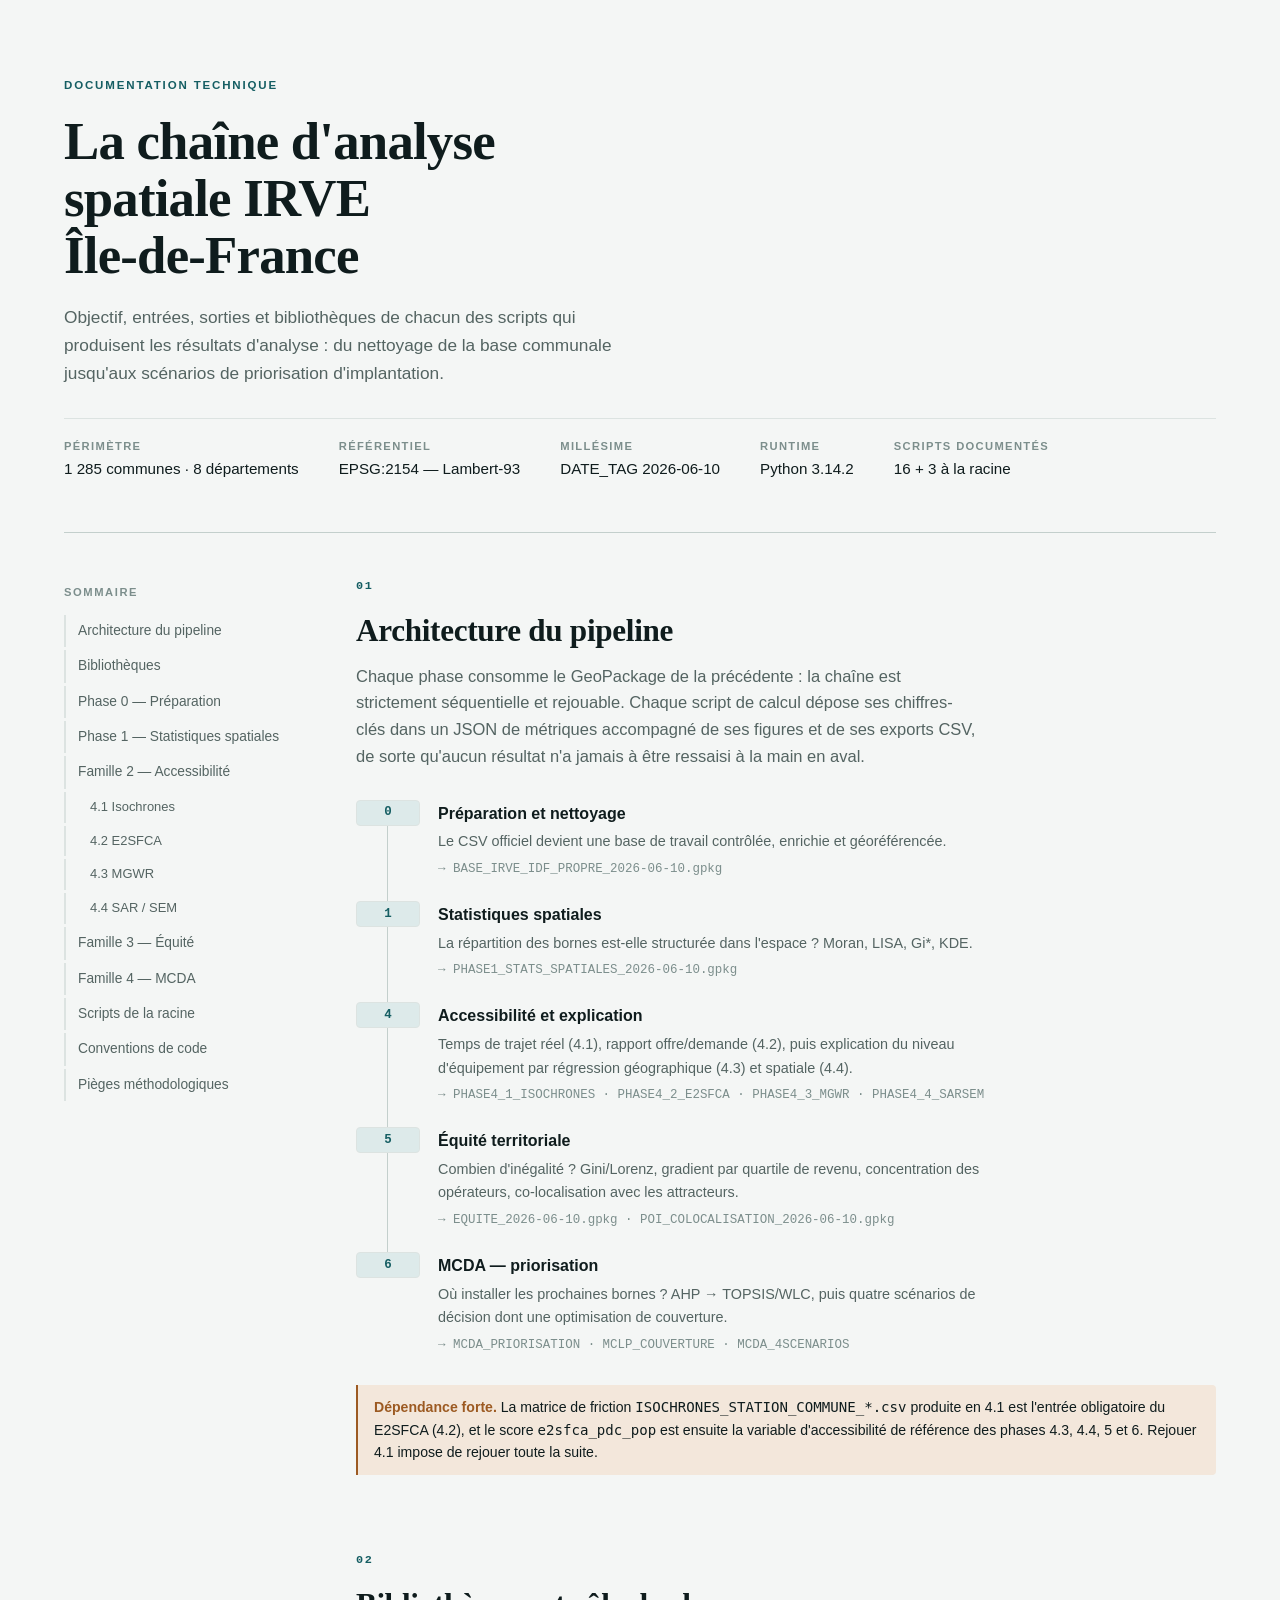
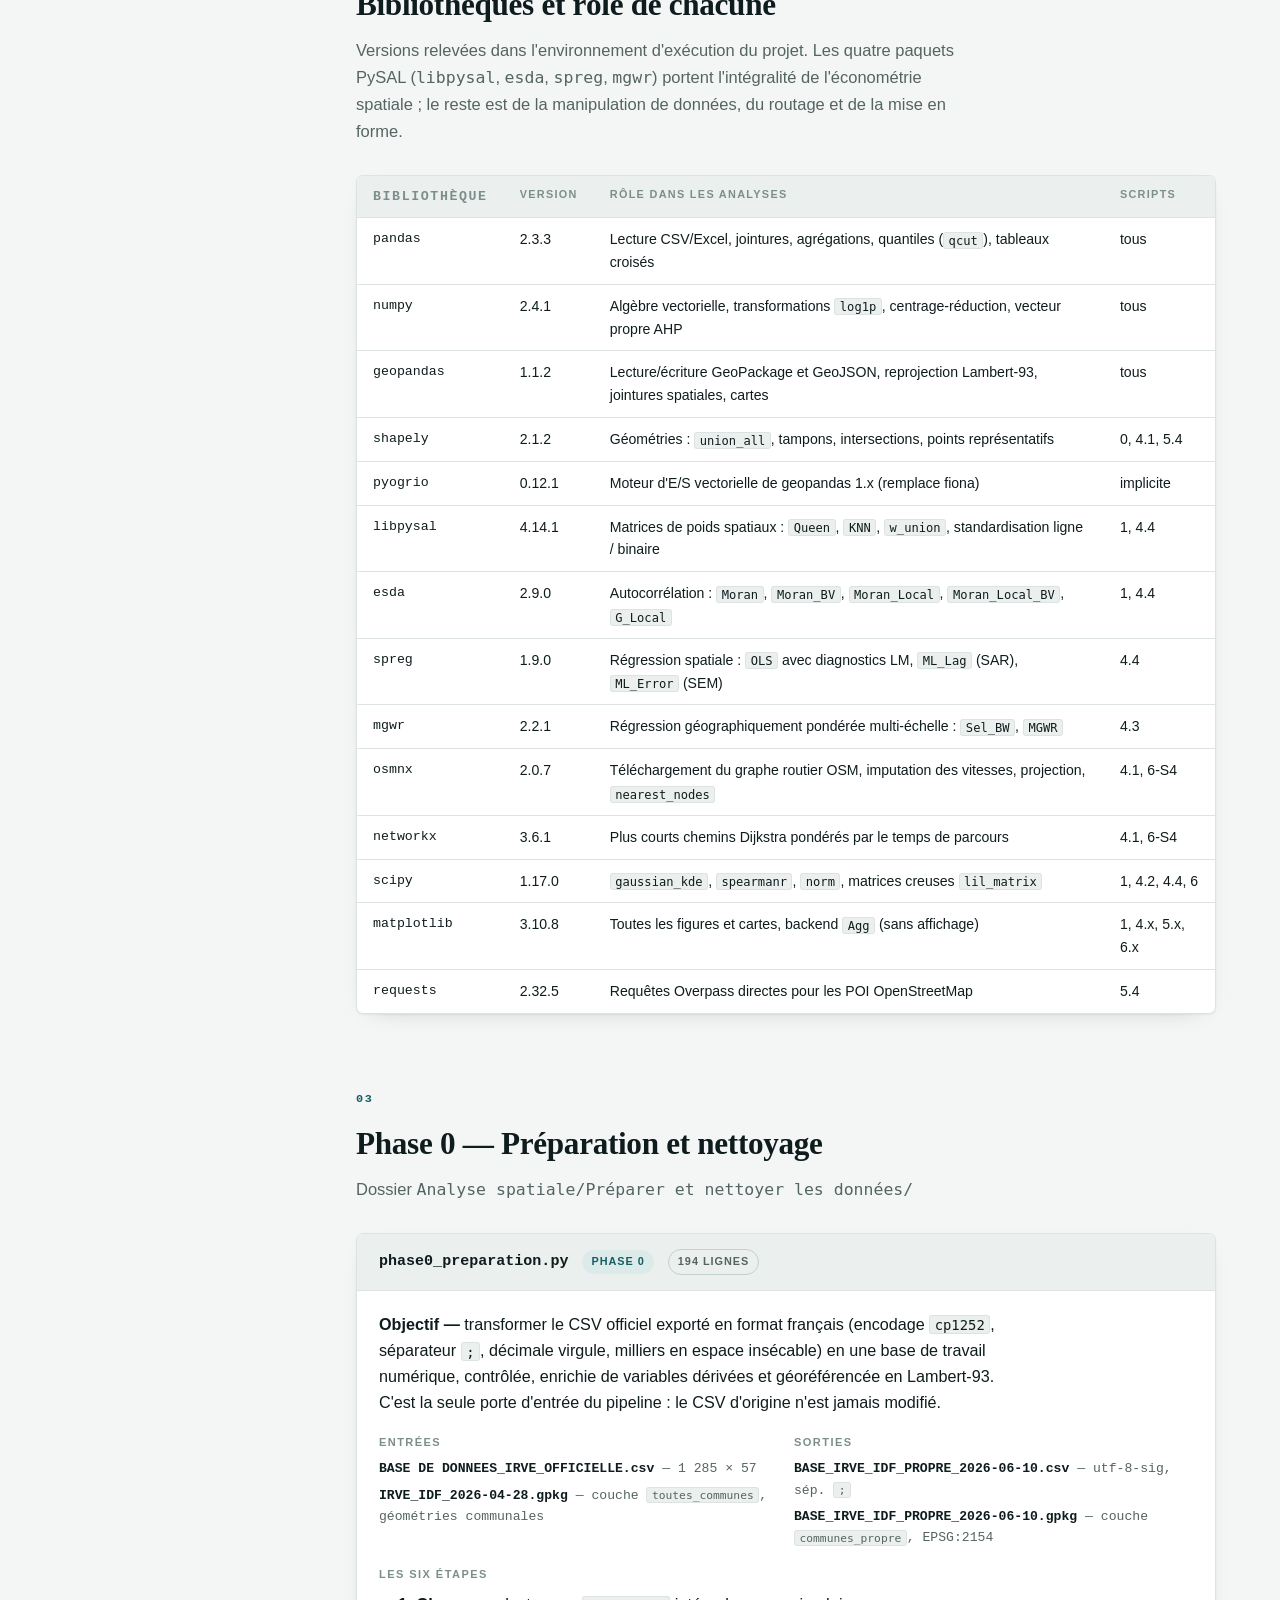
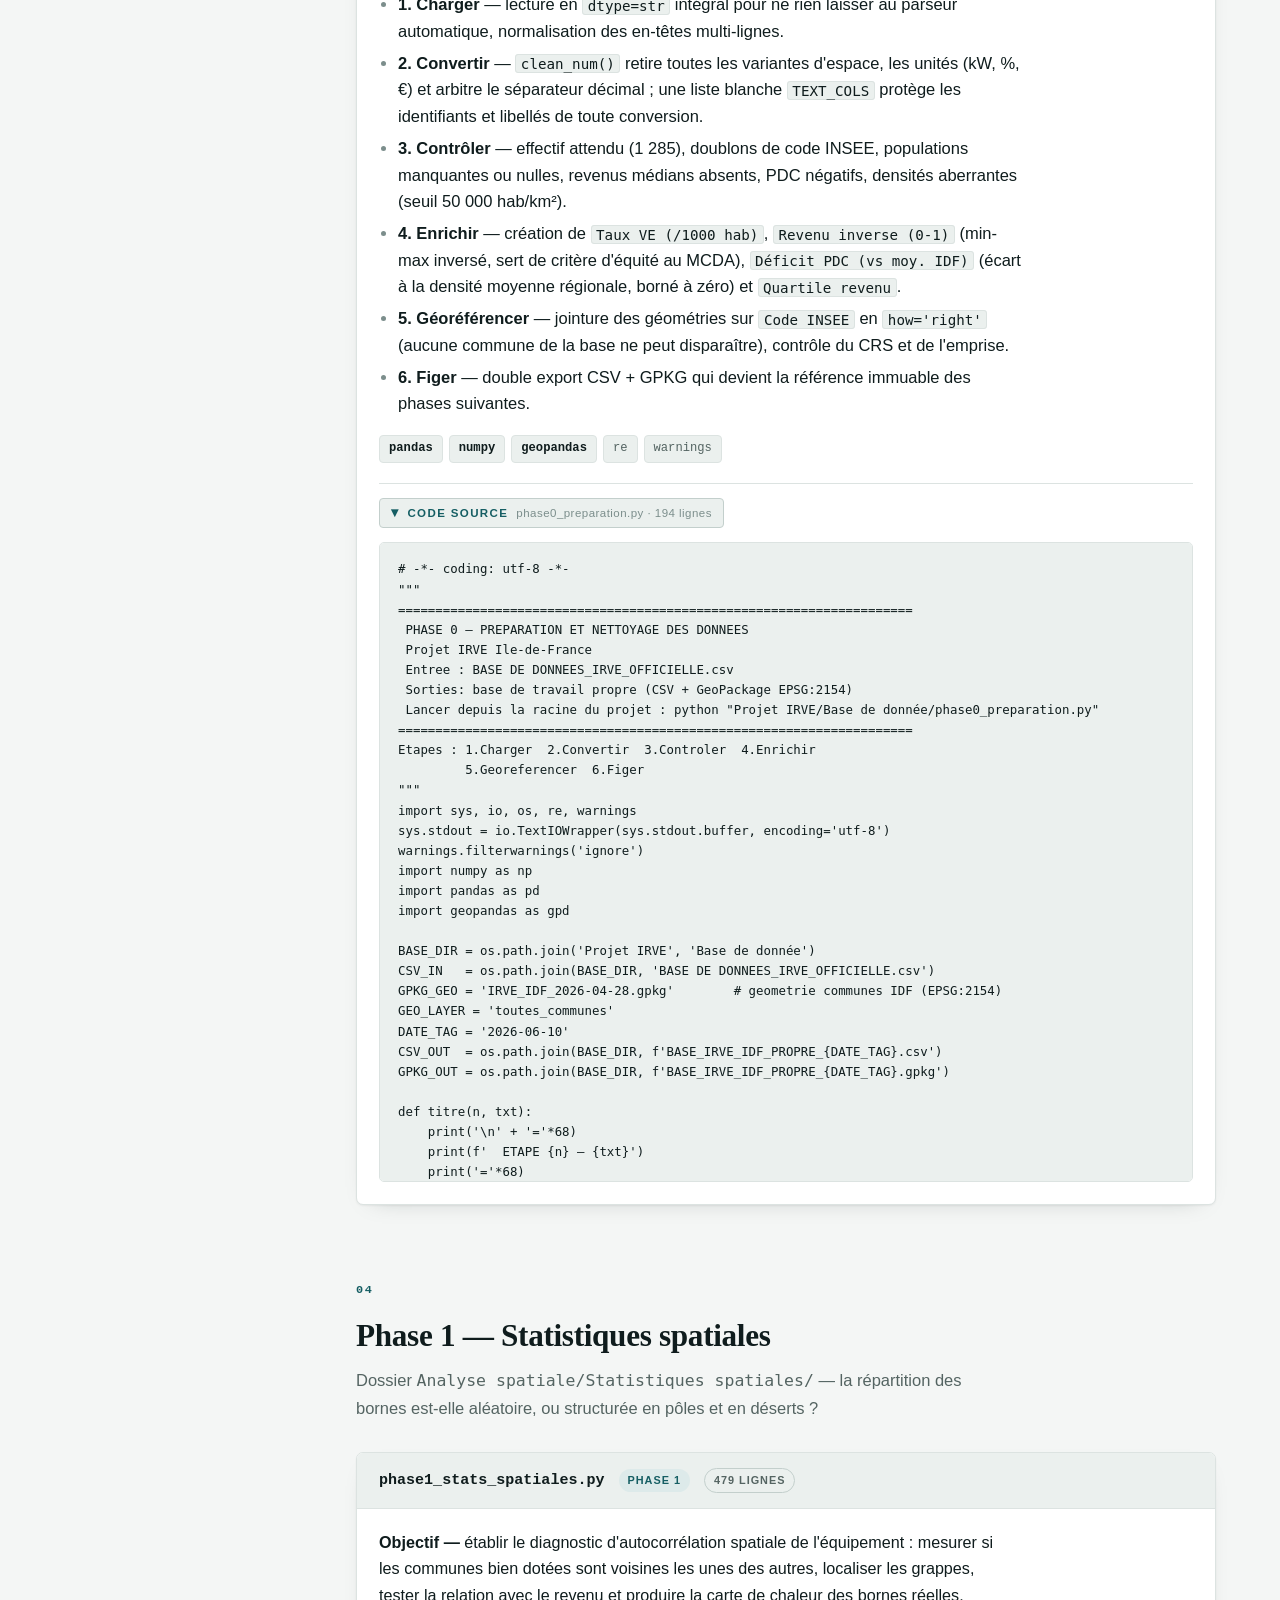
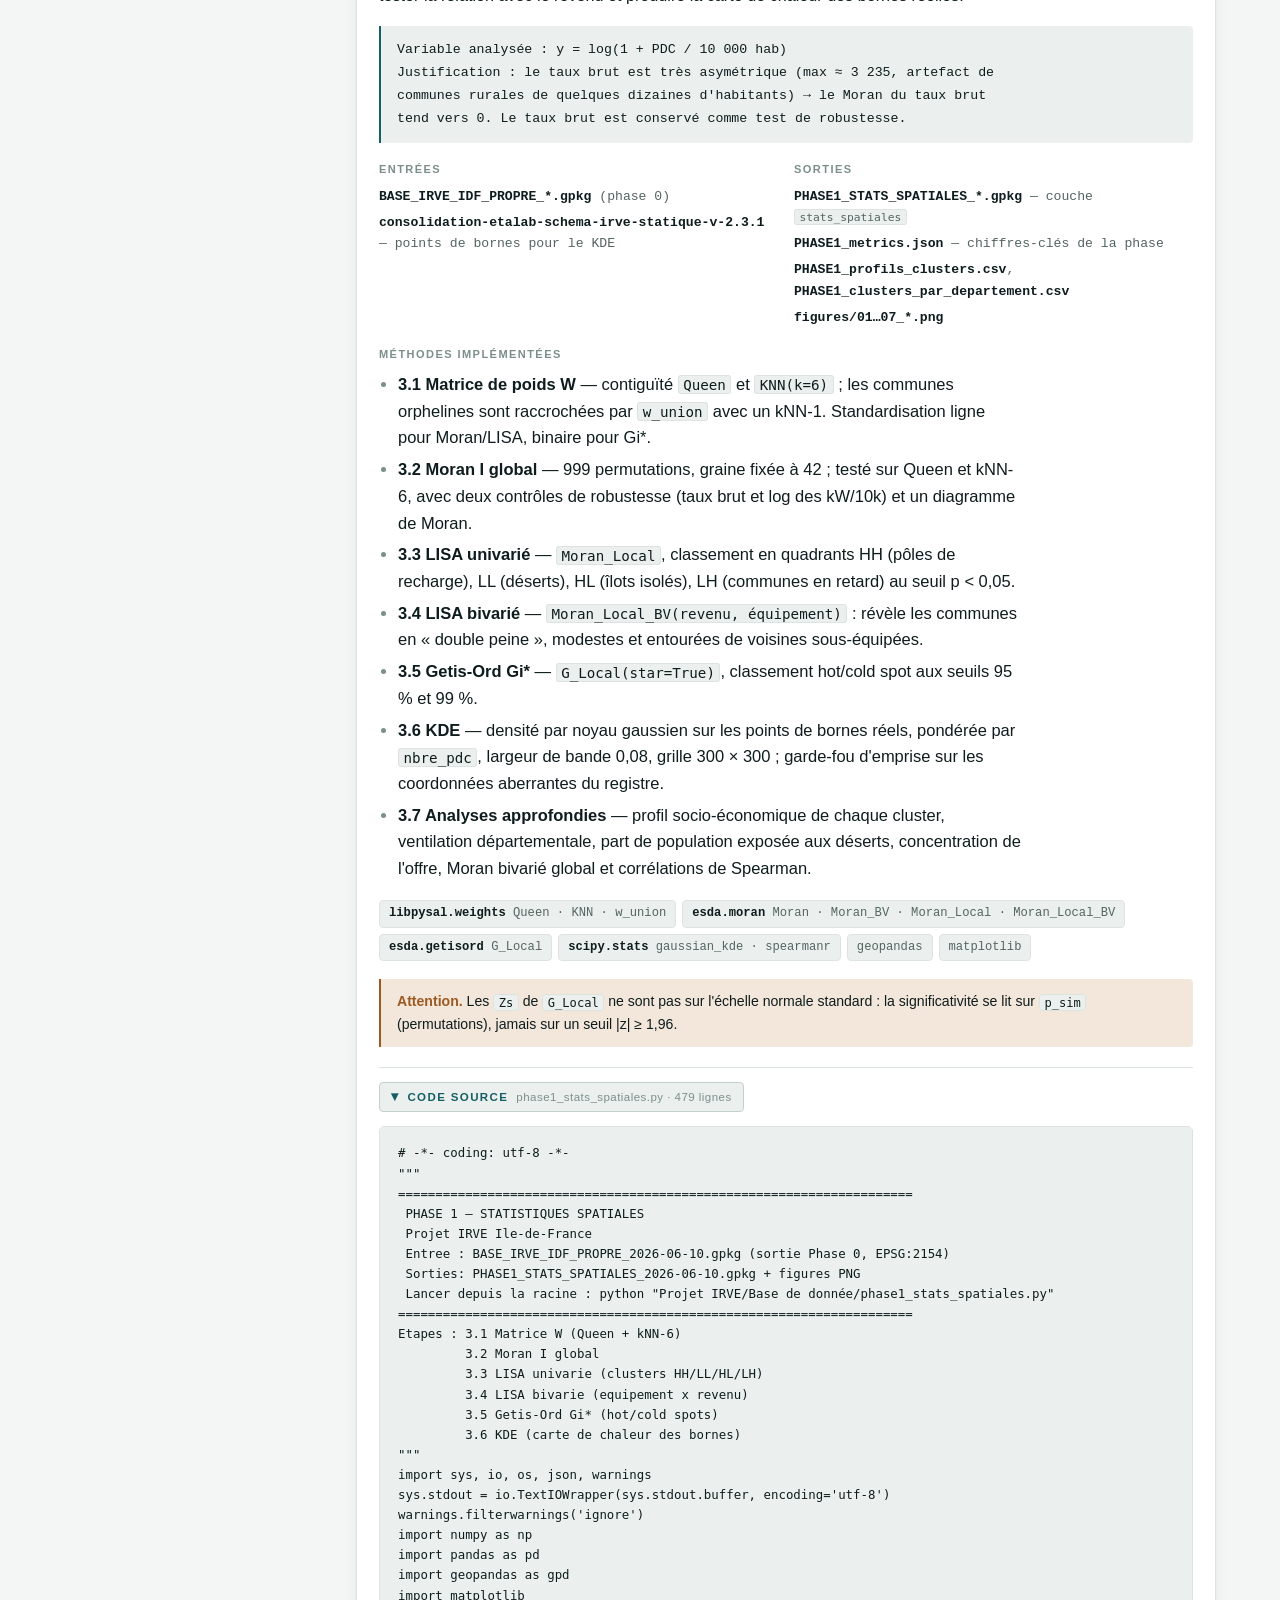
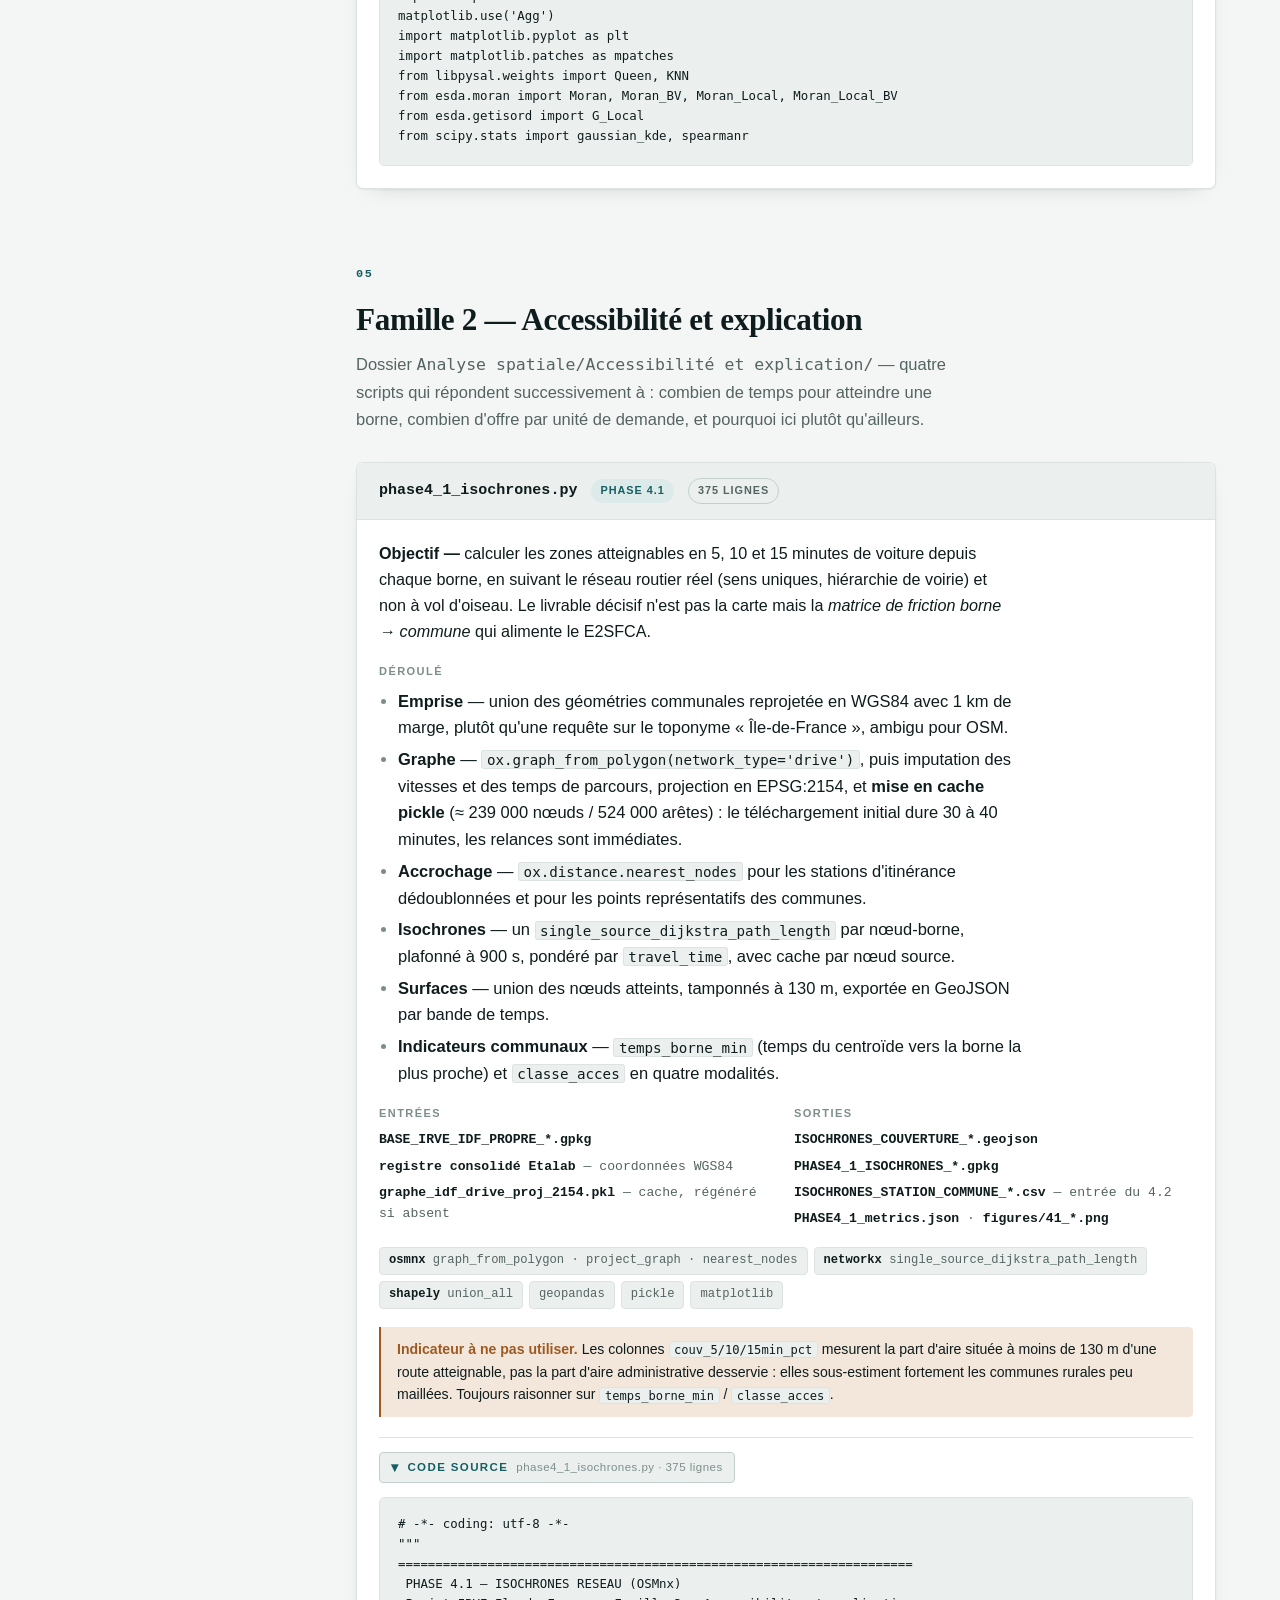
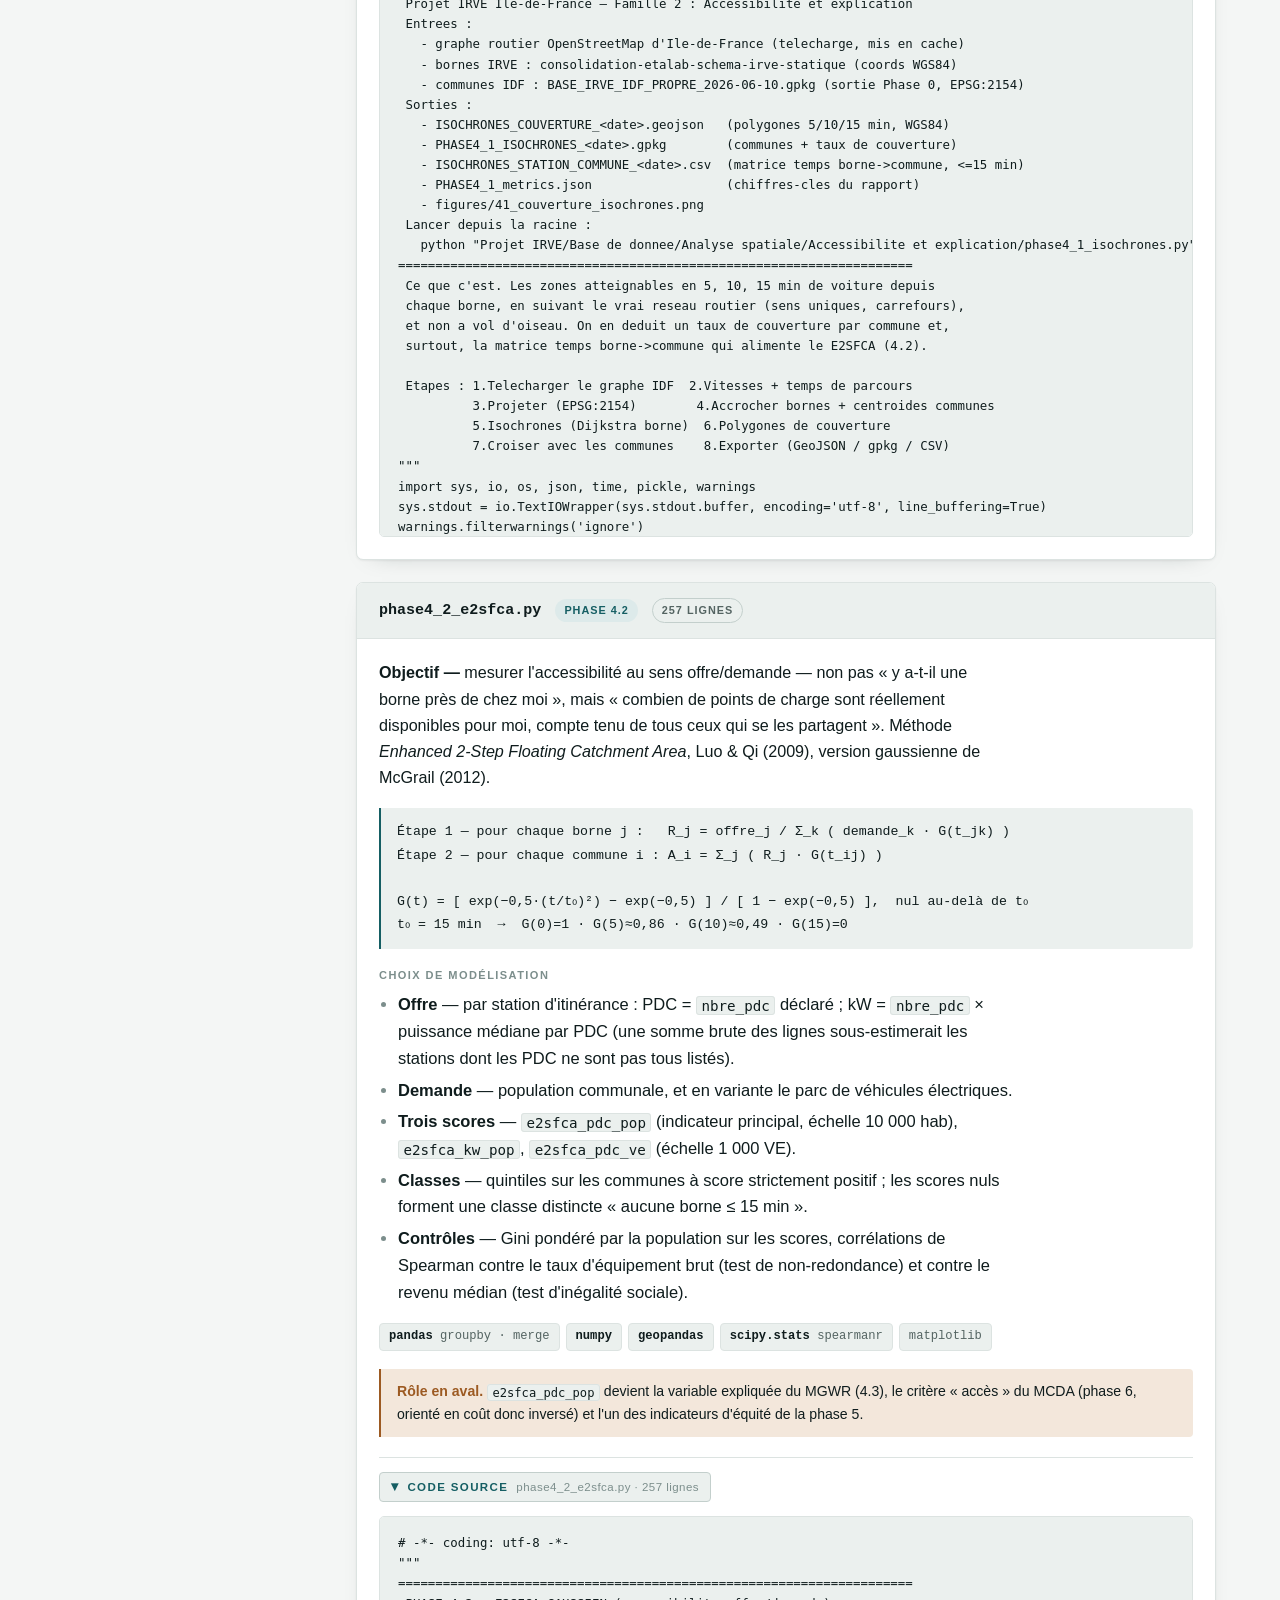
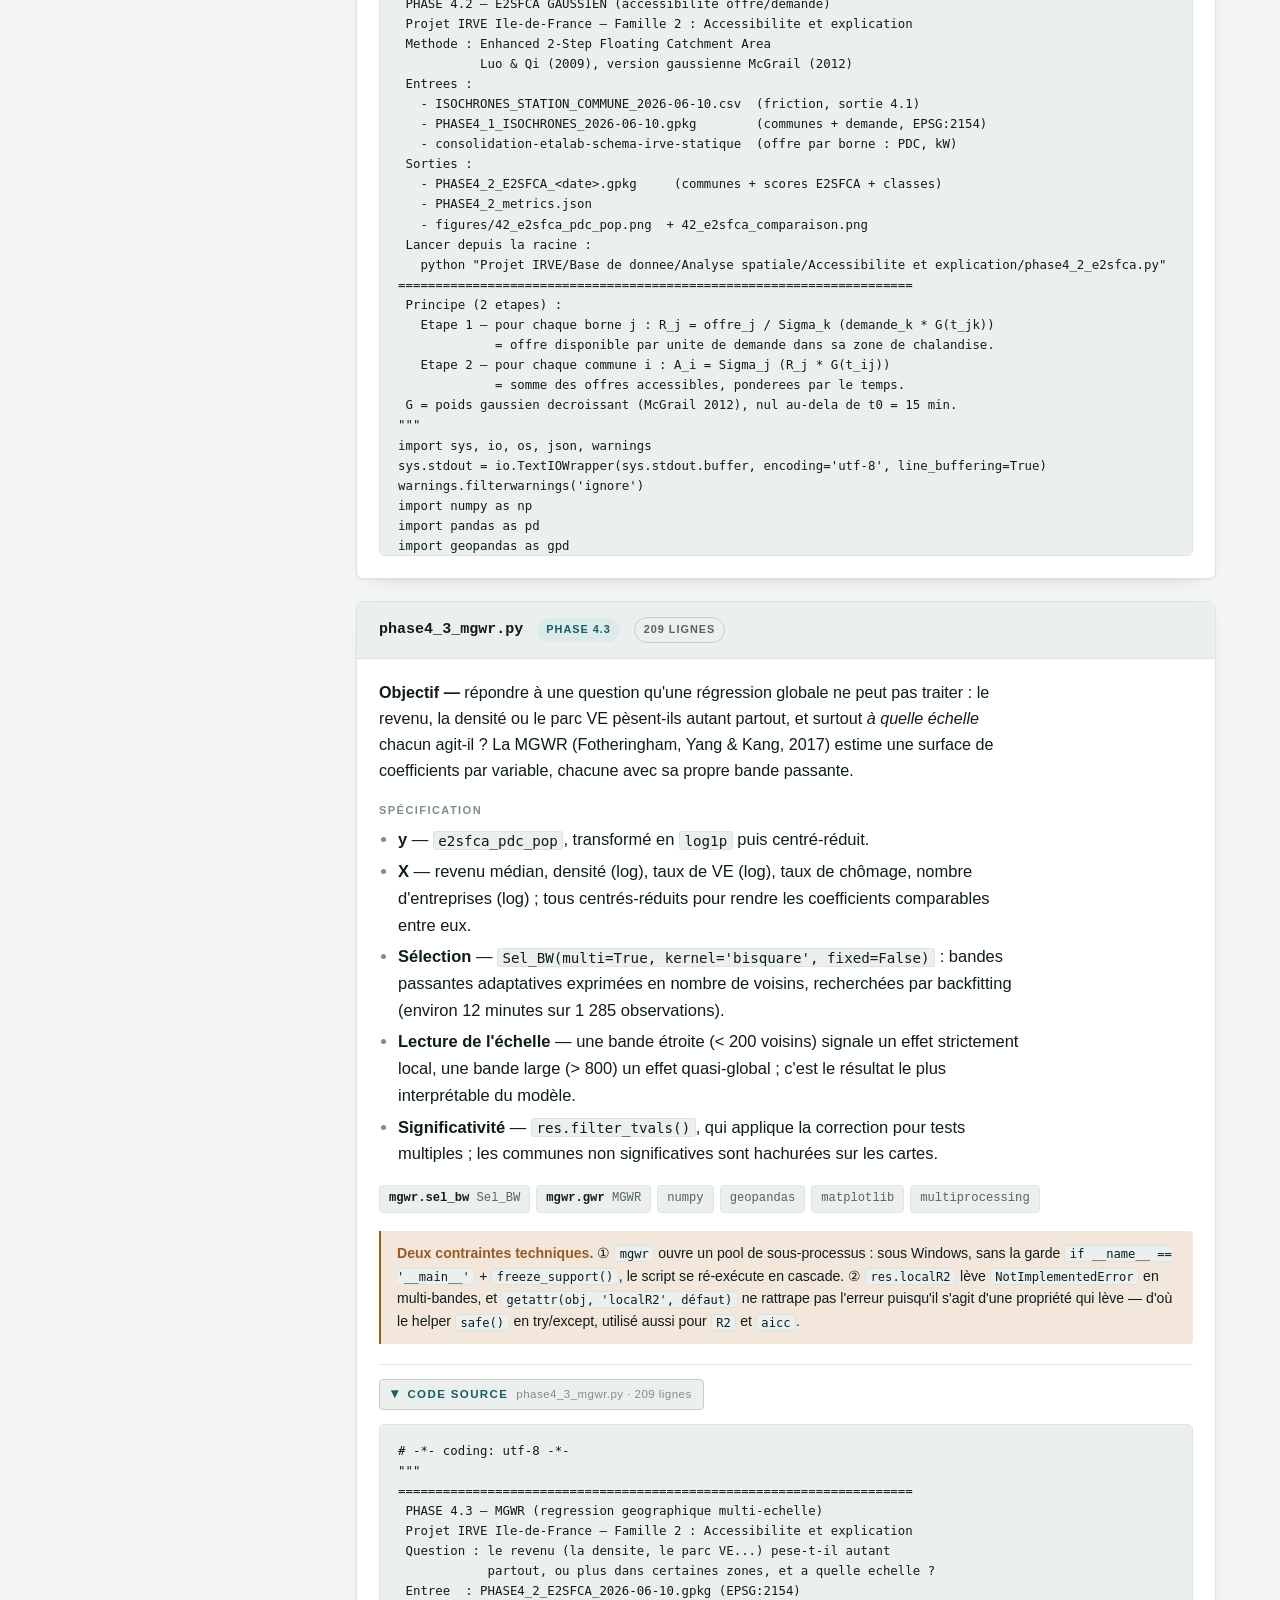
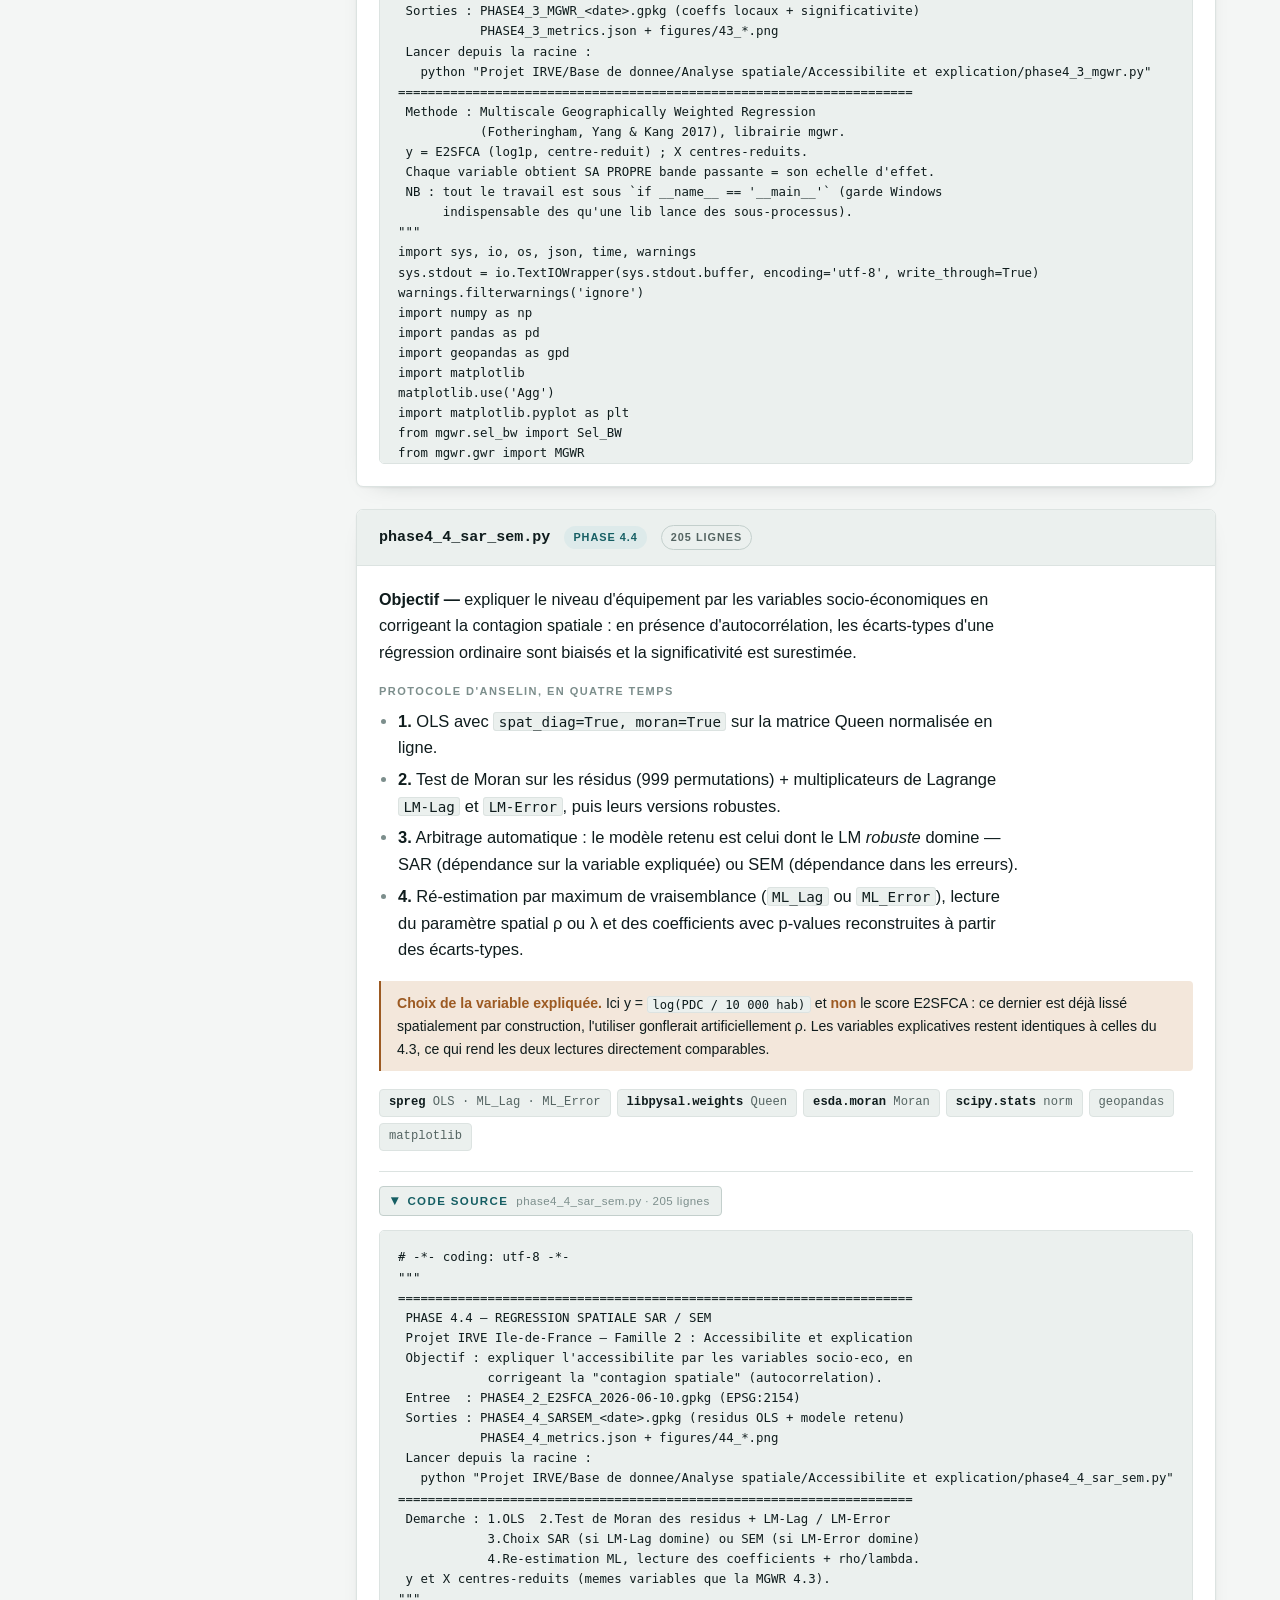
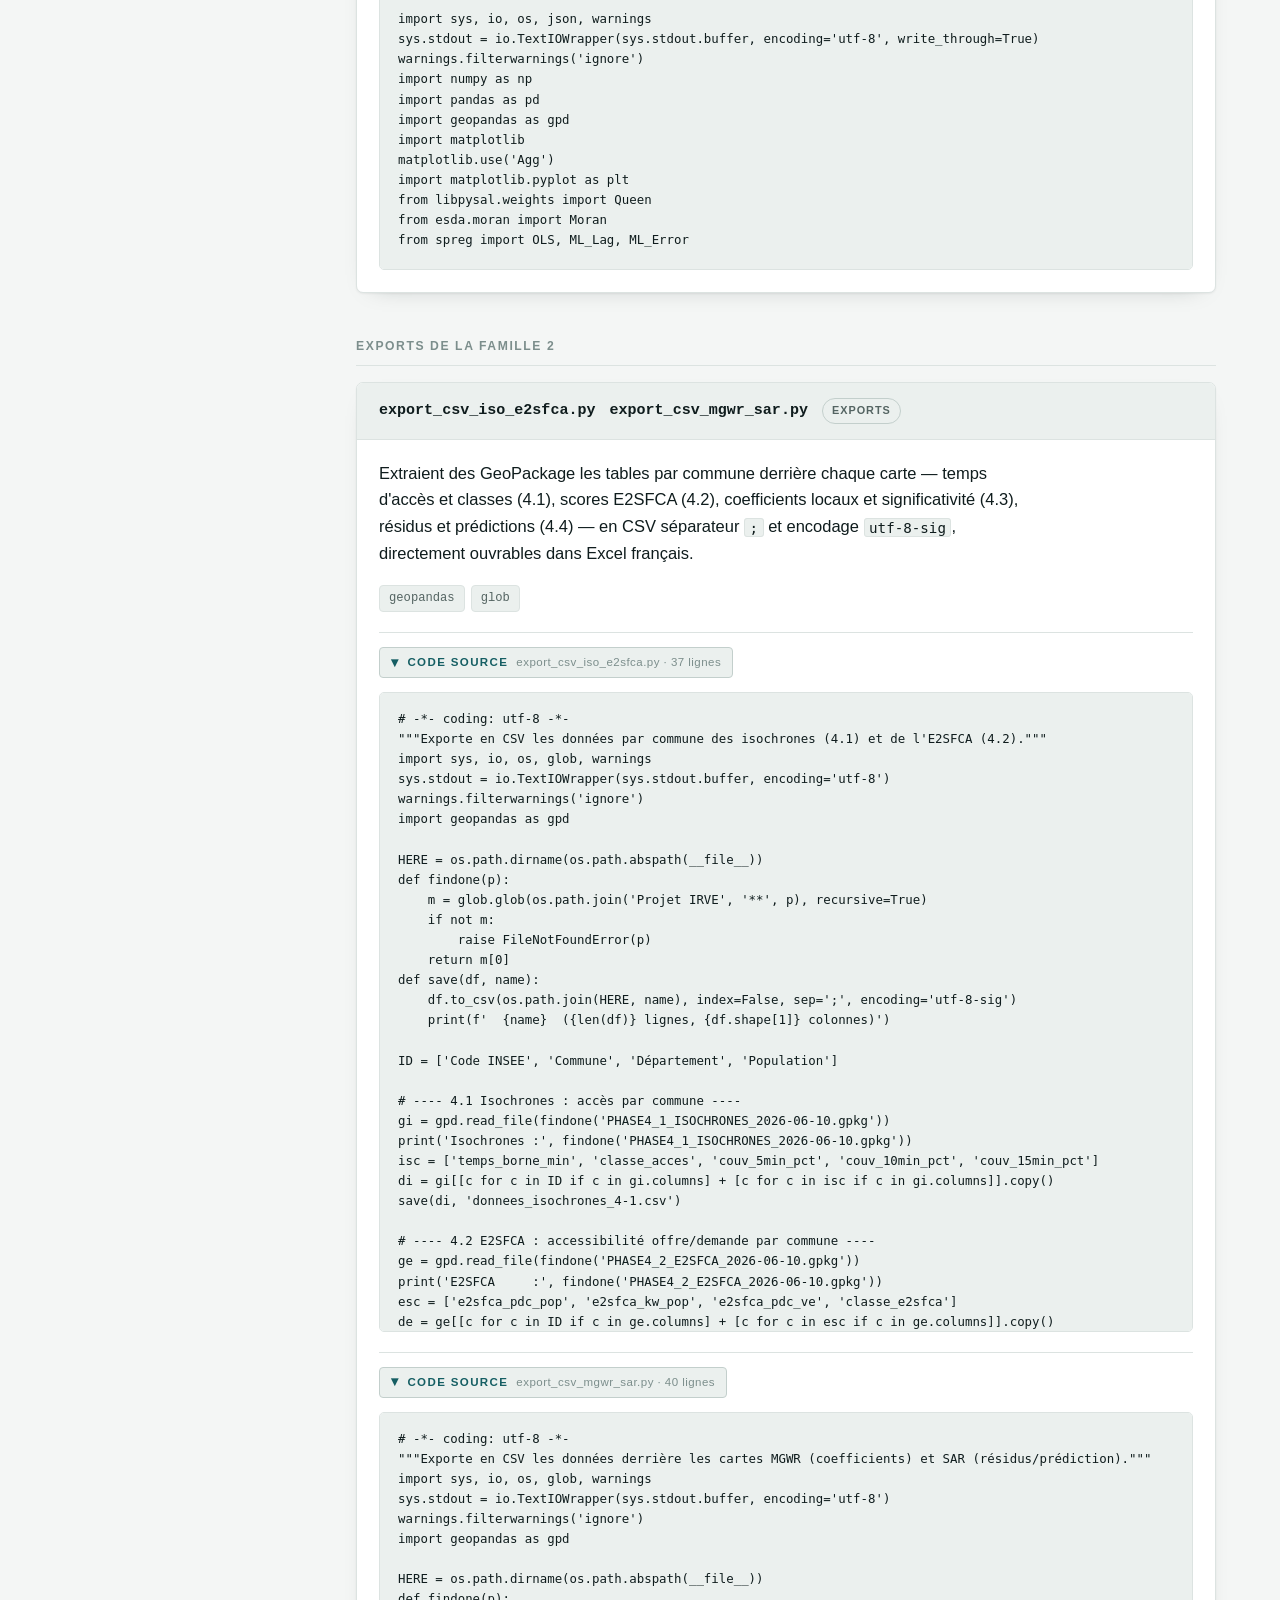
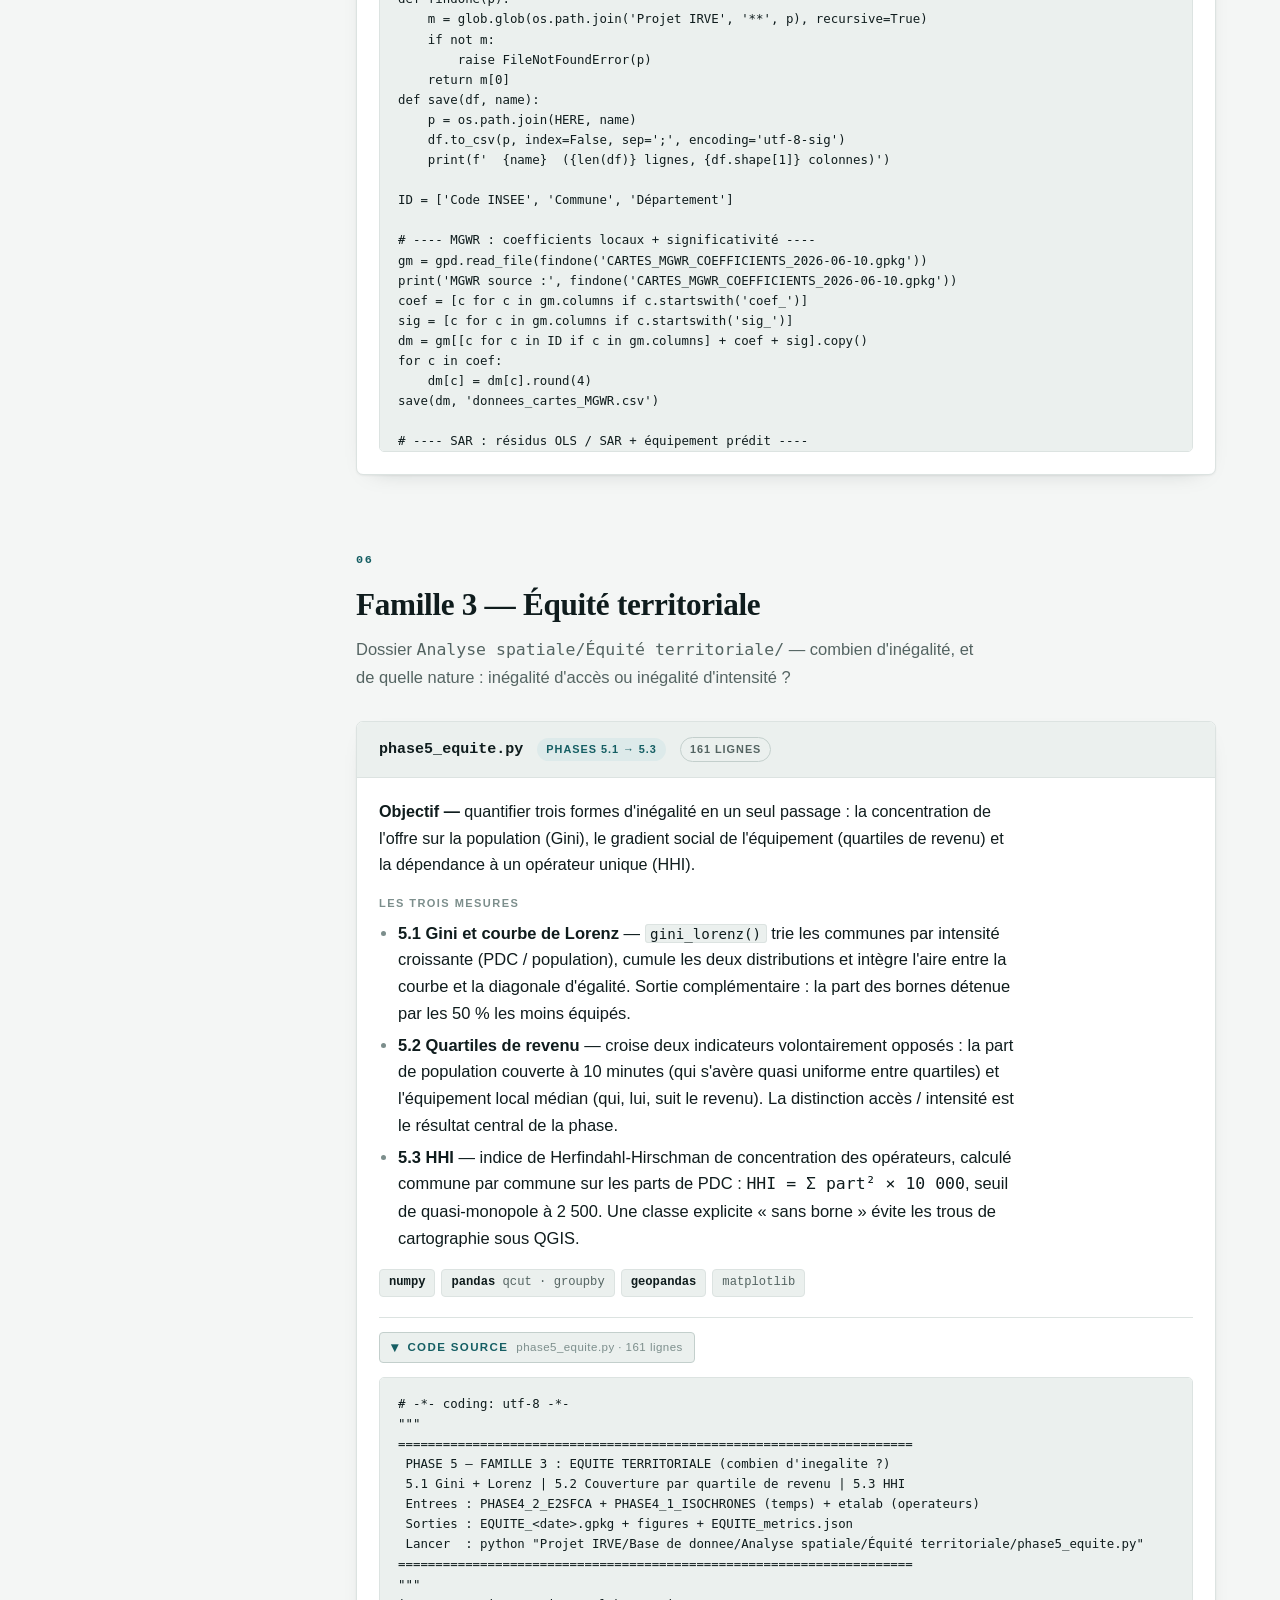
==== documentation.html @ 55702047 "Ajout de la documentation technique de la chaîne d'analyse spatiale Page autonome documentant les 16" ====
<!doctype html>
<html lang="fr">
<head>
<meta charset="utf-8">
<meta name="viewport" content="width=device-width, initial-scale=1">
<meta name="description" content="Documentation technique de la chaîne d'analyse spatiale IRVE Île-de-France : objectif, entrées/sorties, méthodes et code source de chaque script.">
<meta name="robots" content="noindex, nofollow">
<title>Chaîne d'analyse IRVE</title>
<link rel="icon" href="data:image/svg+xml,<svg xmlns=%22http://www.w3.org/2000/svg%22 viewBox=%220 0 100 100%22><text y=%22.9em%22 font-size=%2290%22>🗺️</text></svg>">
<style>
*,*::before,*::after{box-sizing:border-box}
html{-webkit-text-size-adjust:100%}
body{margin:0}
img,svg{display:block;max-width:100%}
</style>
<style>
:root{
  --ground:#F4F6F5;
  --surface:#FFFFFF;
  --surface-2:#EBF0EE;
  --ink:#0F1C1D;
  --ink-muted:#546462;
  --ink-faint:#7C8E8C;
  --accent:#155E63;
  --accent-soft:#DDEAEA;
  --signal:#9C5A22;
  --signal-soft:#F3E7DB;
  --rule:#DCE3E1;
  --rule-strong:#C3CFCC;
  --shadow:0 1px 2px rgba(15,28,29,.05), 0 8px 24px -18px rgba(15,28,29,.35);
}
@media (prefers-color-scheme: dark){
  :root:not([data-theme="light"]){
    --ground:#0D1415;
    --surface:#141E1F;
    --surface-2:#101A1B;
    --ink:#DCE6E4;
    --ink-muted:#93A8A6;
    --ink-faint:#718584;
    --accent:#63B8BD;
    --accent-soft:#13292B;
    --signal:#D69A55;
    --signal-soft:#2A2018;
    --rule:#22302F;
    --rule-strong:#2E3E3D;
    --shadow:0 1px 2px rgba(0,0,0,.4), 0 8px 24px -18px rgba(0,0,0,.8);
  }
}
:root[data-theme="dark"]{
  --ground:#0D1415;
  --surface:#141E1F;
  --surface-2:#101A1B;
  --ink:#DCE6E4;
  --ink-muted:#93A8A6;
  --ink-faint:#718584;
  --accent:#63B8BD;
  --accent-soft:#13292B;
  --signal:#D69A55;
  --signal-soft:#2A2018;
  --rule:#22302F;
  --rule-strong:#2E3E3D;
  --shadow:0 1px 2px rgba(0,0,0,.4), 0 8px 24px -18px rgba(0,0,0,.8);
}

*{box-sizing:border-box}

body{
  background:var(--ground);
  color:var(--ink);
  font-family:"Segoe UI","Inter","Helvetica Neue",Arial,sans-serif;
  font-size:16.5px;
  line-height:1.62;
  margin:0;
  -webkit-font-smoothing:antialiased;
}

.serif{font-family:"Iowan Old Style","Palatino Linotype",Palatino,"Book Antiqua",Georgia,serif}
code,kbd,.mono{font-family:ui-monospace,"Cascadia Mono","Consolas","DejaVu Sans Mono",monospace}

/* ---------- shell ---------- */
.shell{
  max-width:1240px;
  margin:0 auto;
  padding:0 clamp(18px,4vw,44px) 96px;
  display:grid;
  grid-template-columns:1fr;
  gap:0 56px;
}
@media (min-width:1120px){
  .shell{grid-template-columns:236px minmax(0,1fr)}
  .rail{grid-column:1;grid-row:2}
  .main{grid-column:2;grid-row:2}
  .masthead{grid-column:1 / -1}
}

/* ---------- masthead ---------- */
.masthead{
  border-bottom:1px solid var(--rule-strong);
  padding:clamp(40px,7vw,76px) 0 34px;
  margin-bottom:44px;
}
.eyebrow{
  font-size:.72rem;
  letter-spacing:.16em;
  text-transform:uppercase;
  color:var(--accent);
  font-weight:600;
  margin:0 0 18px;
}
h1{
  font-family:"Iowan Old Style","Palatino Linotype",Palatino,"Book Antiqua",Georgia,serif;
  font-size:clamp(2.1rem,5.2vw,3.3rem);
  line-height:1.08;
  font-weight:600;
  letter-spacing:-.015em;
  margin:0 0 20px;
  text-wrap:balance;
  max-width:20ch;
}
.standfirst{
  font-size:1.08rem;
  color:var(--ink-muted);
  max-width:62ch;
  margin:0 0 30px;
}
.facts{
  display:flex;
  flex-wrap:wrap;
  gap:10px 40px;
  padding-top:6px;
  border-top:1px solid var(--rule);
}
.fact{display:flex;flex-direction:column;gap:2px;padding-top:12px}
.fact dt{font-size:.7rem;letter-spacing:.12em;text-transform:uppercase;color:var(--ink-faint);font-weight:600}
.fact dd{margin:0;font-size:.95rem;font-variant-numeric:tabular-nums}

/* ---------- rail ---------- */
.rail{padding-top:6px}
@media (min-width:1120px){
  .rail nav{position:sticky;top:28px;max-height:calc(100vh - 56px);overflow-y:auto;padding-right:8px}
}
.rail h2{
  font-size:.7rem;letter-spacing:.14em;text-transform:uppercase;
  color:var(--ink-faint);font-weight:600;margin:0 0 14px;
}
.rail ol{list-style:none;margin:0;padding:0;display:flex;flex-direction:column;gap:3px}
.rail a{
  display:block;
  color:var(--ink-muted);
  text-decoration:none;
  font-size:.86rem;
  padding:5px 10px 5px 12px;
  border-left:2px solid var(--rule);
  border-radius:0 3px 3px 0;
}
.rail a:hover{color:var(--accent);border-left-color:var(--accent);background:var(--accent-soft)}
.rail a:focus-visible{outline:2px solid var(--accent);outline-offset:1px}
.rail .sub{padding-left:24px;font-size:.81rem}
@media (max-width:1119px){
  .rail{border:1px solid var(--rule);border-radius:6px;background:var(--surface);padding:20px 18px;margin-bottom:44px}
}

/* ---------- sections ---------- */
.main > section{margin-bottom:76px;scroll-margin-top:24px}
h2.sec{
  font-family:"Iowan Old Style","Palatino Linotype",Palatino,"Book Antiqua",Georgia,serif;
  font-size:clamp(1.5rem,3vw,1.95rem);
  font-weight:600;letter-spacing:-.01em;
  margin:0 0 6px;text-wrap:balance;
}
.sec-num{
  display:block;font-family:ui-monospace,"Cascadia Mono",Consolas,monospace;
  font-size:.74rem;letter-spacing:.14em;color:var(--accent);font-weight:600;margin-bottom:10px;
}
.sec-intro{color:var(--ink-muted);max-width:68ch;margin:0 0 30px}
h3.grp{
  font-size:.76rem;letter-spacing:.13em;text-transform:uppercase;color:var(--ink-faint);
  font-weight:600;margin:44px 0 16px;padding-bottom:8px;border-bottom:1px solid var(--rule);
}
p{max-width:70ch}

/* ---------- fiche ---------- */
.fiche{
  background:var(--surface);
  border:1px solid var(--rule);
  border-radius:7px;
  box-shadow:var(--shadow);
  margin-bottom:22px;
  overflow:hidden;
}
.fiche > header{
  display:flex;flex-wrap:wrap;align-items:baseline;gap:8px 14px;
  padding:15px 22px;
  background:var(--surface-2);
  border-bottom:1px solid var(--rule);
}
.fname{font-family:ui-monospace,"Cascadia Mono",Consolas,monospace;font-size:.94rem;font-weight:600;color:var(--ink)}
.tag{
  font-size:.68rem;letter-spacing:.09em;text-transform:uppercase;font-weight:600;
  color:var(--accent);background:var(--accent-soft);
  padding:3px 9px;border-radius:100px;white-space:nowrap;
}
.tag.util{color:var(--ink-muted);background:transparent;border:1px solid var(--rule-strong)}
.fiche > .body{padding:20px 22px 22px;display:flex;flex-direction:column;gap:18px}
.fiche p{margin:0}
.lead{font-size:1.01rem}

.block > .lbl{
  font-size:.69rem;letter-spacing:.13em;text-transform:uppercase;color:var(--ink-faint);
  font-weight:600;margin:0 0 7px;
}
.block ul{margin:0;padding-left:1.15em;display:flex;flex-direction:column;gap:5px}
.block li{max-width:68ch}
.block li::marker{color:var(--ink-faint)}

.io{display:grid;grid-template-columns:1fr;gap:16px}
@media (min-width:640px){.io{grid-template-columns:1fr 1fr}}
.io ul{list-style:none;padding:0}
.io li{font-family:ui-monospace,"Cascadia Mono",Consolas,monospace;font-size:.82rem;color:var(--ink-muted);word-break:break-word}
.io li strong{color:var(--ink);font-weight:600}

.chips{display:flex;flex-wrap:wrap;gap:6px}
.chip{
  font-family:ui-monospace,"Cascadia Mono",Consolas,monospace;
  font-size:.76rem;padding:3px 9px;border-radius:4px;
  background:var(--surface-2);border:1px solid var(--rule);color:var(--ink-muted);
}
.chip b{color:var(--ink);font-weight:600}

.formula{
  background:var(--surface-2);border-left:2px solid var(--accent);
  padding:12px 16px;border-radius:0 4px 4px 0;
  font-family:ui-monospace,"Cascadia Mono",Consolas,monospace;
  font-size:.83rem;line-height:1.75;color:var(--ink);
  overflow-x:auto;white-space:pre;
}
.note{
  background:var(--signal-soft);border-left:2px solid var(--signal);
  padding:11px 16px;border-radius:0 4px 4px 0;font-size:.88rem;color:var(--ink);
}
.note b{color:var(--signal)}

code{
  background:var(--surface-2);border:1px solid var(--rule);
  padding:.5px 4.5px;border-radius:3px;font-size:.86em;
}


/* ---------- code source ---------- */
.code-drop{order:99;border-top:1px solid var(--rule);margin-top:2px;padding-top:14px}
.code-drop > summary{
  cursor:pointer;list-style:none;display:inline-flex;align-items:center;gap:8px;
  font-size:.72rem;letter-spacing:.12em;text-transform:uppercase;font-weight:600;
  color:var(--accent);padding:5px 11px;border:1px solid var(--rule-strong);
  border-radius:4px;background:var(--surface-2);user-select:none;
}
.code-drop > summary::-webkit-details-marker{display:none}
.code-drop > summary::before{content:"▸";font-size:.85rem;line-height:1}
.code-drop[open] > summary::before{content:"▾"}
.code-drop > summary:hover{background:var(--accent-soft);border-color:var(--accent)}
.code-drop > summary:focus-visible{outline:2px solid var(--accent);outline-offset:2px}
.code-drop .meta{color:var(--ink-faint);font-weight:500;letter-spacing:.04em;text-transform:none}
.code-drop pre{
  margin:14px 0 0;padding:16px 18px;overflow-x:auto;
  background:var(--surface-2);border:1px solid var(--rule);border-radius:5px;
  font-family:ui-monospace,"Cascadia Mono",Consolas,"DejaVu Sans Mono",monospace;
  font-size:.775rem;line-height:1.62;color:var(--ink);
  tab-size:4;max-height:640px;overflow-y:auto;
}
.code-drop pre code{background:none;border:none;padding:0;font-size:inherit}

/* ---------- tables ---------- */
.tablewrap{overflow-x:auto;border:1px solid var(--rule);border-radius:7px;background:var(--surface);box-shadow:var(--shadow)}
table{border-collapse:collapse;width:100%;font-size:.88rem;min-width:560px}
th,td{text-align:left;padding:10px 16px;border-bottom:1px solid var(--rule);vertical-align:top}
thead th{
  font-size:.68rem;letter-spacing:.12em;text-transform:uppercase;color:var(--ink-faint);
  font-weight:600;background:var(--surface-2);white-space:nowrap;
}
tbody tr:last-child td{border-bottom:none}
td.mono,th.mono{font-family:ui-monospace,"Cascadia Mono",Consolas,monospace;font-size:.83rem;white-space:nowrap}
td .v{color:var(--ink-muted);font-variant-numeric:tabular-nums}

/* ---------- flow ---------- */
.flow{display:flex;flex-direction:column;gap:0;margin:0 0 8px}
.step{display:grid;grid-template-columns:64px minmax(0,1fr);gap:0 18px;padding-bottom:22px;position:relative}
.step:not(:last-child)::before{
  content:"";position:absolute;left:31px;top:26px;bottom:0;width:1px;background:var(--rule-strong);
}
.step .n{
  font-family:ui-monospace,"Cascadia Mono",Consolas,monospace;font-size:.78rem;font-weight:600;
  color:var(--accent);background:var(--accent-soft);border:1px solid var(--rule);
  height:26px;display:flex;align-items:center;justify-content:center;border-radius:4px;position:relative;z-index:1;
}
.step h4{margin:1px 0 4px;font-size:1rem;font-weight:600}
.step p{margin:0;font-size:.9rem;color:var(--ink-muted)}
.step .out{font-family:ui-monospace,"Cascadia Mono",Consolas,monospace;font-size:.78rem;color:var(--ink-faint);display:block;margin-top:5px}

footer.doc{
  border-top:1px solid var(--rule-strong);padding-top:22px;margin-top:12px;
  font-size:.83rem;color:var(--ink-faint);max-width:70ch;
}
a{color:var(--accent)}
</style>

<div class="shell">

<header class="masthead">
  <p class="eyebrow">Documentation technique</p>
  <h1 class="serif">La chaîne d'analyse spatiale IRVE Île-de-France</h1>
  <p class="standfirst">Objectif, entrées, sorties et bibliothèques de chacun des scripts qui produisent les résultats d'analyse : du nettoyage de la base communale jusqu'aux scénarios de priorisation d'implantation.</p>
  <dl class="facts">
    <div class="fact"><dt>Périmètre</dt><dd>1 285 communes · 8 départements</dd></div>
    <div class="fact"><dt>Référentiel</dt><dd>EPSG:2154 — Lambert-93</dd></div>
    <div class="fact"><dt>Millésime</dt><dd>DATE_TAG 2026-06-10</dd></div>
    <div class="fact"><dt>Runtime</dt><dd>Python 3.14.2</dd></div>
    <div class="fact"><dt>Scripts documentés</dt><dd>16 + 3 à la racine</dd></div>
  </dl>
</header>

<aside class="rail">
  <nav aria-label="Sommaire">
    <h2>Sommaire</h2>
    <ol>
      <li><a href="#pipeline">Architecture du pipeline</a></li>
      <li><a href="#libs">Bibliothèques</a></li>
      <li><a href="#p0">Phase 0 — Préparation</a></li>
      <li><a href="#p1">Phase 1 — Statistiques spatiales</a></li>
      <li><a href="#p4">Famille 2 — Accessibilité</a></li>
      <li><a href="#p4" class="sub">4.1 Isochrones</a></li>
      <li><a href="#p42" class="sub">4.2 E2SFCA</a></li>
      <li><a href="#p43" class="sub">4.3 MGWR</a></li>
      <li><a href="#p44" class="sub">4.4 SAR / SEM</a></li>
      <li><a href="#p5">Famille 3 — Équité</a></li>
      <li><a href="#p6">Famille 4 — MCDA</a></li>
      <li><a href="#racine">Scripts de la racine</a></li>
      <li><a href="#conventions">Conventions de code</a></li>
      <li><a href="#pieges">Pièges méthodologiques</a></li>
    </ol>
  </nav>
</aside>

<main class="main">

<!-- ============================================ -->
<section id="pipeline">
  <span class="sec-num">01</span>
  <h2 class="sec serif">Architecture du pipeline</h2>
  <p class="sec-intro">Chaque phase consomme le GeoPackage de la précédente : la chaîne est strictement séquentielle et rejouable. Chaque script de calcul dépose ses chiffres-clés dans un JSON de métriques accompagné de ses figures et de ses exports CSV, de sorte qu'aucun résultat n'a jamais à être ressaisi à la main en aval.</p>

  <div class="flow">
    <div class="step"><div class="n">0</div><div>
      <h4>Préparation et nettoyage</h4>
      <p>Le CSV officiel devient une base de travail contrôlée, enrichie et géoréférencée.</p>
      <span class="out">→ BASE_IRVE_IDF_PROPRE_2026-06-10.gpkg</span>
    </div></div>
    <div class="step"><div class="n">1</div><div>
      <h4>Statistiques spatiales</h4>
      <p>La répartition des bornes est-elle structurée dans l'espace ? Moran, LISA, Gi*, KDE.</p>
      <span class="out">→ PHASE1_STATS_SPATIALES_2026-06-10.gpkg</span>
    </div></div>
    <div class="step"><div class="n">4</div><div>
      <h4>Accessibilité et explication</h4>
      <p>Temps de trajet réel (4.1), rapport offre/demande (4.2), puis explication du niveau d'équipement par régression géographique (4.3) et spatiale (4.4).</p>
      <span class="out">→ PHASE4_1_ISOCHRONES · PHASE4_2_E2SFCA · PHASE4_3_MGWR · PHASE4_4_SARSEM</span>
    </div></div>
    <div class="step"><div class="n">5</div><div>
      <h4>Équité territoriale</h4>
      <p>Combien d'inégalité ? Gini/Lorenz, gradient par quartile de revenu, concentration des opérateurs, co-localisation avec les attracteurs.</p>
      <span class="out">→ EQUITE_2026-06-10.gpkg · POI_COLOCALISATION_2026-06-10.gpkg</span>
    </div></div>
    <div class="step"><div class="n">6</div><div>
      <h4>MCDA — priorisation</h4>
      <p>Où installer les prochaines bornes ? AHP → TOPSIS/WLC, puis quatre scénarios de décision dont une optimisation de couverture.</p>
      <span class="out">→ MCDA_PRIORISATION · MCLP_COUVERTURE · MCDA_4SCENARIOS</span>
    </div></div>
  </div>

  <div class="note"><b>Dépendance forte.</b> La matrice de friction <span class="mono">ISOCHRONES_STATION_COMMUNE_*.csv</span> produite en 4.1 est l'entrée obligatoire du E2SFCA (4.2), et le score <span class="mono">e2sfca_pdc_pop</span> est ensuite la variable d'accessibilité de référence des phases 4.3, 4.4, 5 et 6. Rejouer 4.1 impose de rejouer toute la suite.</div>
</section>

<!-- ============================================ -->
<section id="libs">
  <span class="sec-num">02</span>
  <h2 class="sec serif">Bibliothèques et rôle de chacune</h2>
  <p class="sec-intro">Versions relevées dans l'environnement d'exécution du projet. Les quatre paquets PySAL (<span class="mono">libpysal</span>, <span class="mono">esda</span>, <span class="mono">spreg</span>, <span class="mono">mgwr</span>) portent l'intégralité de l'économétrie spatiale ; le reste est de la manipulation de données, du routage et de la mise en forme.</p>

  <div class="tablewrap">
    <table>
      <thead><tr><th class="mono">Bibliothèque</th><th>Version</th><th>Rôle dans les analyses</th><th>Scripts</th></tr></thead>
      <tbody>
        <tr><td class="mono">pandas</td><td class="v">2.3.3</td><td>Lecture CSV/Excel, jointures, agrégations, quantiles (<code>qcut</code>), tableaux croisés</td><td>tous</td></tr>
        <tr><td class="mono">numpy</td><td class="v">2.4.1</td><td>Algèbre vectorielle, transformations <code>log1p</code>, centrage-réduction, vecteur propre AHP</td><td>tous</td></tr>
        <tr><td class="mono">geopandas</td><td class="v">1.1.2</td><td>Lecture/écriture GeoPackage et GeoJSON, reprojection Lambert-93, jointures spatiales, cartes</td><td>tous</td></tr>
        <tr><td class="mono">shapely</td><td class="v">2.1.2</td><td>Géométries : <code>union_all</code>, tampons, intersections, points représentatifs</td><td>0, 4.1, 5.4</td></tr>
        <tr><td class="mono">pyogrio</td><td class="v">0.12.1</td><td>Moteur d'E/S vectorielle de geopandas 1.x (remplace fiona)</td><td>implicite</td></tr>
        <tr><td class="mono">libpysal</td><td class="v">4.14.1</td><td>Matrices de poids spatiaux : <code>Queen</code>, <code>KNN</code>, <code>w_union</code>, standardisation ligne / binaire</td><td>1, 4.4</td></tr>
        <tr><td class="mono">esda</td><td class="v">2.9.0</td><td>Autocorrélation : <code>Moran</code>, <code>Moran_BV</code>, <code>Moran_Local</code>, <code>Moran_Local_BV</code>, <code>G_Local</code></td><td>1, 4.4</td></tr>
        <tr><td class="mono">spreg</td><td class="v">1.9.0</td><td>Régression spatiale : <code>OLS</code> avec diagnostics LM, <code>ML_Lag</code> (SAR), <code>ML_Error</code> (SEM)</td><td>4.4</td></tr>
        <tr><td class="mono">mgwr</td><td class="v">2.2.1</td><td>Régression géographiquement pondérée multi-échelle : <code>Sel_BW</code>, <code>MGWR</code></td><td>4.3</td></tr>
        <tr><td class="mono">osmnx</td><td class="v">2.0.7</td><td>Téléchargement du graphe routier OSM, imputation des vitesses, projection, <code>nearest_nodes</code></td><td>4.1, 6-S4</td></tr>
        <tr><td class="mono">networkx</td><td class="v">3.6.1</td><td>Plus courts chemins Dijkstra pondérés par le temps de parcours</td><td>4.1, 6-S4</td></tr>
        <tr><td class="mono">scipy</td><td class="v">1.17.0</td><td><code>gaussian_kde</code>, <code>spearmanr</code>, <code>norm</code>, matrices creuses <code>lil_matrix</code></td><td>1, 4.2, 4.4, 6</td></tr>
        <tr><td class="mono">matplotlib</td><td class="v">3.10.8</td><td>Toutes les figures et cartes, backend <code>Agg</code> (sans affichage)</td><td>1, 4.x, 5.x, 6.x</td></tr>
        <tr><td class="mono">requests</td><td class="v">2.32.5</td><td>Requêtes Overpass directes pour les POI OpenStreetMap</td><td>5.4</td></tr>
      </tbody>
    </table>
  </div>
</section>

<!-- ============================================ -->
<section id="p0">
  <span class="sec-num">03</span>
  <h2 class="sec serif">Phase 0 — Préparation et nettoyage</h2>
  <p class="sec-intro">Dossier <span class="mono">Analyse spatiale/Préparer et nettoyer les données/</span></p>

  <article class="fiche">
    <header><span class="fname">phase0_preparation.py</span><span class="tag">Phase 0</span><span class="tag util">194 lignes</span></header>
    <div class="body">
      <p class="lead"><strong>Objectif —</strong> transformer le CSV officiel exporté en format français (encodage <code>cp1252</code>, séparateur <code>;</code>, décimale virgule, milliers en espace insécable) en une base de travail numérique, contrôlée, enrichie de variables dérivées et géoréférencée en Lambert-93. C'est la seule porte d'entrée du pipeline : le CSV d'origine n'est jamais modifié.</p>

      <div class="io">
        <div class="block"><p class="lbl">Entrées</p><ul>
          <li><strong>BASE DE DONNEES_IRVE_OFFICIELLE.csv</strong> — 1 285 × 57</li>
          <li><strong>IRVE_IDF_2026-04-28.gpkg</strong> — couche <code>toutes_communes</code>, géométries communales</li>
        </ul></div>
        <div class="block"><p class="lbl">Sorties</p><ul>
          <li><strong>BASE_IRVE_IDF_PROPRE_2026-06-10.csv</strong> — utf-8-sig, sép. <code>;</code></li>
          <li><strong>BASE_IRVE_IDF_PROPRE_2026-06-10.gpkg</strong> — couche <code>communes_propre</code>, EPSG:2154</li>
        </ul></div>
      </div>

      <div class="block"><p class="lbl">Les six étapes</p><ul>
        <li><b>1. Charger</b> — lecture en <code>dtype=str</code> intégral pour ne rien laisser au parseur automatique, normalisation des en-têtes multi-lignes.</li>
        <li><b>2. Convertir</b> — <code>clean_num()</code> retire toutes les variantes d'espace, les unités (kW, %, €) et arbitre le séparateur décimal ; une liste blanche <code>TEXT_COLS</code> protège les identifiants et libellés de toute conversion.</li>
        <li><b>3. Contrôler</b> — effectif attendu (1 285), doublons de code INSEE, populations manquantes ou nulles, revenus médians absents, PDC négatifs, densités aberrantes (seuil 50 000 hab/km²).</li>
        <li><b>4. Enrichir</b> — création de <code>Taux VE (/1000 hab)</code>, <code>Revenu inverse (0-1)</code> (min-max inversé, sert de critère d'équité au MCDA), <code>Déficit PDC (vs moy. IDF)</code> (écart à la densité moyenne régionale, borné à zéro) et <code>Quartile revenu</code>.</li>
        <li><b>5. Géoréférencer</b> — jointure des géométries sur <code>Code INSEE</code> en <code>how='right'</code> (aucune commune de la base ne peut disparaître), contrôle du CRS et de l'emprise.</li>
        <li><b>6. Figer</b> — double export CSV + GPKG qui devient la référence immuable des phases suivantes.</li>
      </ul></div>

      <div class="chips"><span class="chip"><b>pandas</b></span><span class="chip"><b>numpy</b></span><span class="chip"><b>geopandas</b></span><span class="chip">re</span><span class="chip">warnings</span></div>
      <details class="code-drop" open>
        <summary>Code source <span class="meta">phase0_preparation.py · 194 lignes</span></summary>
        <pre><code># -*- coding: utf-8 -*-
"""
=====================================================================
 PHASE 0 — PREPARATION ET NETTOYAGE DES DONNEES
 Projet IRVE Ile-de-France
 Entree : BASE DE DONNEES_IRVE_OFFICIELLE.csv
 Sorties: base de travail propre (CSV + GeoPackage EPSG:2154)
 Lancer depuis la racine du projet : python "Projet IRVE/Base de donnée/phase0_preparation.py"
=====================================================================
Etapes : 1.Charger  2.Convertir  3.Controler  4.Enrichir
         5.Georeferencer  6.Figer
"""
import sys, io, os, re, warnings
sys.stdout = io.TextIOWrapper(sys.stdout.buffer, encoding='utf-8')
warnings.filterwarnings('ignore')
import numpy as np
import pandas as pd
import geopandas as gpd

BASE_DIR = os.path.join('Projet IRVE', 'Base de donnée')
CSV_IN   = os.path.join(BASE_DIR, 'BASE DE DONNEES_IRVE_OFFICIELLE.csv')
GPKG_GEO = 'IRVE_IDF_2026-04-28.gpkg'        # geometrie communes IDF (EPSG:2154)
GEO_LAYER = 'toutes_communes'
DATE_TAG = '2026-06-10'
CSV_OUT  = os.path.join(BASE_DIR, f'BASE_IRVE_IDF_PROPRE_{DATE_TAG}.csv')
GPKG_OUT = os.path.join(BASE_DIR, f'BASE_IRVE_IDF_PROPRE_{DATE_TAG}.gpkg')

def titre(n, txt):
    print('\n' + '='*68)
    print(f'  ETAPE {n} — {txt}')
    print('='*68)

# Colonnes a GARDER en texte (identifiants / libelles), jamais converties
TEXT_COLS = {
    'Code INSEE', 'Dép.', 'Département', 'Commune', 'CP',
    'IRVE présente', 'Statut vérification', 'Opérateurs',
    'Adresses principales', 'Monopole opérateur', 'Classe commune',
    'Niveau équipement', 'Source', 'Date vérification',
    'Étoiles', 'Catégorie satisfaction',
}

def clean_num(val):
    """Convertit une valeur texte FR ('9 818', '30,6 kW', '8,0 %', '35 030 €')
       en float. Retire espaces de milliers, unites et symboles."""
    if val is None:
        return np.nan
    s = str(val).strip()
    if s == '' or s.lower() in ('nan', 'n/a', 'na', '-', '—'):
        return np.nan
    # retirer toutes les variantes d'espace (insecable, fine, normale)
    s = re.sub(r'[\s   ]', '', s)
    # ne garder que chiffres, virgule, point, signe moins
    s = re.sub(r'[^\d,.\-]', '', s)
    if s in ('', '-', '.', ','):
        return np.nan
    # separateur decimal francais : la virgule
    if ',' in s and '.' in s:
        s = s.replace('.', '').replace(',', '.')   # point = milliers
    else:
        s = s.replace(',', '.')
    try:
        return float(s)
    except ValueError:
        return np.nan

# ---------------------------------------------------------------------
# 1. CHARGER
# ---------------------------------------------------------------------
titre(1, 'CHARGER')
df = pd.read_csv(CSV_IN, sep=';', encoding='cp1252', dtype=str, keep_default_na=False)
df.columns = [c.replace('\n', ' ').strip() for c in df.columns]
print(f'Fichier      : {CSV_IN}')
print(f'Encodage     : cp1252 | Séparateur : ";" | Décimale : ","')
print(f'Dimensions   : {df.shape[0]} lignes × {df.shape[1]} colonnes')

# ---------------------------------------------------------------------
# 2. CONVERTIR
# ---------------------------------------------------------------------
titre(2, 'CONVERTIR (nettoyage des colonnes numériques)')
num_cols = [c for c in df.columns if c not in TEXT_COLS]
converted = []
for c in num_cols:
    before_non_empty = (df[c].str.strip() != '').sum()
    df[c] = df[c].map(clean_num)
    ok = df[c].notna().sum()
    converted.append((c, before_non_empty, ok))
print(f'Colonnes converties en numérique : {len(num_cols)}')
print(f'Colonnes conservées en texte     : {len(TEXT_COLS &amp; set(df.columns))}')
pbm = [(c, b, o) for (c, b, o) in converted if o &lt; b]
if pbm:
    print('Valeurs non converties (texte résiduel) :')
    for c, b, o in pbm:
        print(f'   - {c}: {b-o} valeur(s) sur {b} non numérique(s)')
else:
    print('Toutes les valeurs non vides ont été converties proprement.')

for c in ('IRVE présente', 'Monopole opérateur'):
    if c in df.columns:
        df[c] = df[c].str.strip().str.capitalize()

# ---------------------------------------------------------------------
# 3. CONTROLER
# ---------------------------------------------------------------------
titre(3, 'CONTROLER (qualité des données)')
report = []
n = len(df)
report.append(('Nombre de communes', f'{n}', 'OK' if n == 1285 else 'ATTENTION'))
dup = df['Code INSEE'].duplicated().sum()
report.append(('Doublons Code INSEE', f'{dup}', 'OK' if dup == 0 else 'ATTENTION'))
pop_na = df['Population'].isna().sum()
pop_zero = (df['Population'] == 0).sum()
report.append(('Population manquante', f'{pop_na}', 'OK' if pop_na == 0 else 'ATTENTION'))
report.append(('Population = 0', f'{pop_zero}', 'OK' if pop_zero == 0 else 'ATTENTION'))
rev_na = df['Revenu médian (€/an)'].isna().sum()
report.append(('Revenu médian manquant', f'{rev_na}', 'OK' if rev_na == 0 else f'{rev_na} commune(s)'))
pdc_col = 'TOTAL PDC (toutes sources)'
neg_pdc = (df[pdc_col] &lt; 0).sum()
report.append(('PDC négatifs', f'{neg_pdc}', 'OK' if neg_pdc == 0 else 'ATTENTION'))
dens_max = df['Densité (hab/km²)'].max()
report.append(('Densité max (hab/km²)', f'{dens_max:,.0f}'.replace(',', ' '),
               'à vérifier' if dens_max &gt; 50000 else 'plausible'))
print(f'{"Contrôle":&lt;32}{"Valeur":&gt;14}   Statut')
print('-'*64)
for label, val, stat in report:
    print(f'{label:&lt;32}{val:&gt;14}   {stat}')
if rev_na &gt; 0:
    miss = df.loc[df['Revenu médian (€/an)'].isna(), ['Code INSEE', 'Commune']]
    print(f'\nCommunes sans revenu médian ({rev_na}) :')
    for _, r in miss.head(20).iterrows():
        print(f'   - {r["Code INSEE"]}  {r["Commune"]}')
print('\nTop 5 densités (contrôle d\'aberration) :')
for _, r in df.nlargest(5, 'Densité (hab/km²)')[['Commune', 'Densité (hab/km²)']].iterrows():
    print(f'   - {r["Commune"]:&lt;25}{r["Densité (hab/km²)"]:&gt;12,.0f}'.replace(',', ' '))

# ---------------------------------------------------------------------
# 4. ENRICHIR
# ---------------------------------------------------------------------
titre(4, 'ENRICHIR (création des variables dérivées)')
df['Taux VE (/1000 hab)'] = np.where(
    df['Population'] &gt; 0, df['Nb VE Total'] / df['Population'] * 1000, np.nan).round(2)
rev = df['Revenu médian (€/an)']
rmin, rmax = rev.min(), rev.max()
df['Revenu inverse (0-1)'] = ((rmax - rev) / (rmax - rmin)).round(4)
pdc10k = df['PDC / 10 000 hab']
cible_densite = pdc10k.mean()
cible_pdc = cible_densite * df['Population'] / 10000
df['Déficit PDC (vs moy. IDF)'] = (cible_pdc - df[pdc_col]).clip(lower=0).round(0)
print(f'Cible de densité (moyenne IDF) : {cible_densite:.2f} PDC / 10 000 hab')
df['Quartile revenu'] = pd.qcut(rev, 4, labels=['Q1', 'Q2', 'Q3', 'Q4'])
print('\nVariables dérivées créées :')
for c in ['Taux VE (/1000 hab)', 'Revenu inverse (0-1)', 'Déficit PDC (vs moy. IDF)', 'Quartile revenu']:
    print(f'   + {c}')
print('\nAperçu (5 premières communes) :')
print(df[['Commune', 'Taux VE (/1000 hab)', 'Revenu inverse (0-1)',
          'Déficit PDC (vs moy. IDF)', 'Quartile revenu']].head(5).to_string(index=False))
print('\nRépartition par quartile de revenu :')
print(df['Quartile revenu'].value_counts().sort_index().to_string())

# ---------------------------------------------------------------------
# 5. GEOREFERENCER
# ---------------------------------------------------------------------
titre(5, 'GEOREFERENCER (jointure géométrie + Lambert-93)')
geo = gpd.read_file(GPKG_GEO, layer=GEO_LAYER)[['code_insee', 'geometry']]
geo = geo.rename(columns={'code_insee': 'Code INSEE'})
print(f'Fond de carte : {GPKG_GEO} (couche "{GEO_LAYER}")')
print(f'CRS source    : {geo.crs}')
gdf = geo.merge(df, on='Code INSEE', how='right')
gdf = gpd.GeoDataFrame(gdf, geometry='geometry', crs=geo.crs)
manque_geo = gdf['geometry'].isna().sum()
print(f'Communes appariées à une géométrie : {len(gdf) - manque_geo} / {len(gdf)}')
if manque_geo:
    print(f'   ATTENTION : {manque_geo} commune(s) sans géométrie')
    for _, r in gdf[gdf['geometry'].isna()][['Code INSEE', 'Commune']].head(10).iterrows():
        print(f'      - {r["Code INSEE"]}  {r["Commune"]}')
if gdf.crs is None or gdf.crs.to_epsg() != 2154:
    gdf = gdf.to_crs(epsg=2154)
print(f'CRS final     : {gdf.crs}  (vérifié = EPSG:2154 Lambert-93)')
b = gdf.total_bounds
print(f'Emprise (m)   : X[{b[0]:,.0f} ; {b[2]:,.0f}]  Y[{b[1]:,.0f} ; {b[3]:,.0f}]'.replace(',', ' '))

# ---------------------------------------------------------------------
# 6. FIGER
# ---------------------------------------------------------------------
titre(6, 'FIGER (sauvegarde de la base de travail propre)')
df_out = gdf.drop(columns='geometry')
df_out.to_csv(CSV_OUT, sep=';', encoding='utf-8-sig', index=False)
print(f'CSV propre    : {CSV_OUT}')
gdf.to_file(GPKG_OUT, layer='communes_propre', driver='GPKG')
print(f'GeoPackage    : {GPKG_OUT} (couche "communes_propre", EPSG:2154)')
print(f'\nColonnes finales : {len(gdf.columns)} (dont géométrie)')
print('Le CSV original n\'a PAS été modifié — ces fichiers sont la base de travail.')
print('\n' + '='*68)
print('  PHASE 0 TERMINEE — base prête pour les analyses spatiales')
print('='*68)</code></pre>
      </details>

    </div>
  </article>
</section>

<!-- ============================================ -->
<section id="p1">
  <span class="sec-num">04</span>
  <h2 class="sec serif">Phase 1 — Statistiques spatiales</h2>
  <p class="sec-intro">Dossier <span class="mono">Analyse spatiale/Statistiques spatiales/</span> — la répartition des bornes est-elle aléatoire, ou structurée en pôles et en déserts ?</p>

  <article class="fiche">
    <header><span class="fname">phase1_stats_spatiales.py</span><span class="tag">Phase 1</span><span class="tag util">479 lignes</span></header>
    <div class="body">
      <p class="lead"><strong>Objectif —</strong> établir le diagnostic d'autocorrélation spatiale de l'équipement : mesurer si les communes bien dotées sont voisines les unes des autres, localiser les grappes, tester la relation avec le revenu et produire la carte de chaleur des bornes réelles.</p>

      <div class="formula">Variable analysée : y = log(1 + PDC / 10 000 hab)
Justification : le taux brut est très asymétrique (max ≈ 3 235, artefact de
communes rurales de quelques dizaines d'habitants) → le Moran du taux brut
tend vers 0. Le taux brut est conservé comme test de robustesse.</div>

      <div class="io">
        <div class="block"><p class="lbl">Entrées</p><ul>
          <li><strong>BASE_IRVE_IDF_PROPRE_*.gpkg</strong> (phase 0)</li>
          <li><strong>consolidation-etalab-schema-irve-statique-v-2.3.1</strong> — points de bornes pour le KDE</li>
        </ul></div>
        <div class="block"><p class="lbl">Sorties</p><ul>
          <li><strong>PHASE1_STATS_SPATIALES_*.gpkg</strong> — couche <code>stats_spatiales</code></li>
          <li><strong>PHASE1_metrics.json</strong> — chiffres-clés de la phase</li>
          <li><strong>PHASE1_profils_clusters.csv</strong>, <strong>PHASE1_clusters_par_departement.csv</strong></li>
          <li><strong>figures/01…07_*.png</strong></li>
        </ul></div>
      </div>

      <div class="block"><p class="lbl">Méthodes implémentées</p><ul>
        <li><b>3.1 Matrice de poids W</b> — contiguïté <code>Queen</code> et <code>KNN(k=6)</code> ; les communes orphelines sont raccrochées par <code>w_union</code> avec un kNN-1. Standardisation ligne pour Moran/LISA, binaire pour Gi*.</li>
        <li><b>3.2 Moran I global</b> — 999 permutations, graine fixée à 42 ; testé sur Queen et kNN-6, avec deux contrôles de robustesse (taux brut et log des kW/10k) et un diagramme de Moran.</li>
        <li><b>3.3 LISA univarié</b> — <code>Moran_Local</code>, classement en quadrants HH (pôles de recharge), LL (déserts), HL (îlots isolés), LH (communes en retard) au seuil p &lt; 0,05.</li>
        <li><b>3.4 LISA bivarié</b> — <code>Moran_Local_BV(revenu, équipement)</code> : révèle les communes en « double peine », modestes et entourées de voisines sous-équipées.</li>
        <li><b>3.5 Getis-Ord Gi*</b> — <code>G_Local(star=True)</code>, classement hot/cold spot aux seuils 95 % et 99 %.</li>
        <li><b>3.6 KDE</b> — densité par noyau gaussien sur les points de bornes réels, pondérée par <code>nbre_pdc</code>, largeur de bande 0,08, grille 300 × 300 ; garde-fou d'emprise sur les coordonnées aberrantes du registre.</li>
        <li><b>3.7 Analyses approfondies</b> — profil socio-économique de chaque cluster, ventilation départementale, part de population exposée aux déserts, concentration de l'offre, Moran bivarié global et corrélations de Spearman.</li>
      </ul></div>

      <div class="chips"><span class="chip"><b>libpysal.weights</b> Queen · KNN · w_union</span><span class="chip"><b>esda.moran</b> Moran · Moran_BV · Moran_Local · Moran_Local_BV</span><span class="chip"><b>esda.getisord</b> G_Local</span><span class="chip"><b>scipy.stats</b> gaussian_kde · spearmanr</span><span class="chip">geopandas</span><span class="chip">matplotlib</span></div>

      <div class="note"><b>Attention.</b> Les <code>Zs</code> de <code>G_Local</code> ne sont pas sur l'échelle normale standard : la significativité se lit sur <code>p_sim</code> (permutations), jamais sur un seuil |z| ≥ 1,96.</div>
      <details class="code-drop" open>
        <summary>Code source <span class="meta">phase1_stats_spatiales.py · 479 lignes</span></summary>
        <pre><code># -*- coding: utf-8 -*-
"""
=====================================================================
 PHASE 1 — STATISTIQUES SPATIALES
 Projet IRVE Ile-de-France
 Entree : BASE_IRVE_IDF_PROPRE_2026-06-10.gpkg (sortie Phase 0, EPSG:2154)
 Sorties: PHASE1_STATS_SPATIALES_2026-06-10.gpkg + figures PNG
 Lancer depuis la racine : python "Projet IRVE/Base de donnée/phase1_stats_spatiales.py"
=====================================================================
Etapes : 3.1 Matrice W (Queen + kNN-6)
         3.2 Moran I global
         3.3 LISA univarie (clusters HH/LL/HL/LH)
         3.4 LISA bivarie (equipement x revenu)
         3.5 Getis-Ord Gi* (hot/cold spots)
         3.6 KDE (carte de chaleur des bornes)
"""
import sys, io, os, json, warnings
sys.stdout = io.TextIOWrapper(sys.stdout.buffer, encoding='utf-8')
warnings.filterwarnings('ignore')
import numpy as np
import pandas as pd
import geopandas as gpd
import matplotlib
matplotlib.use('Agg')
import matplotlib.pyplot as plt
import matplotlib.patches as mpatches
from libpysal.weights import Queen, KNN
from esda.moran import Moran, Moran_BV, Moran_Local, Moran_Local_BV
from esda.getisord import G_Local
from scipy.stats import gaussian_kde, spearmanr

# ---- chemins ----
DATE_TAG    = '2026-06-10'
ANALYSE_DIR = os.path.join('Projet IRVE', 'Base de donnée', 'Analyse spatiale')
PHASE0_DIR  = os.path.join(ANALYSE_DIR, 'Préparer et nettoyer les données')
OUT_DIR     = os.path.join(ANALYSE_DIR, 'Statistiques spatiales')
GPKG_IN  = os.path.join(PHASE0_DIR, f'BASE_IRVE_IDF_PROPRE_{DATE_TAG}.gpkg')
GPKG_OUT = os.path.join(OUT_DIR, f'PHASE1_STATS_SPATIALES_{DATE_TAG}.gpkg')
PTS_CSV  = 'Projet IRVE/consolidation-etalab-schema-irve-statique-v-2.3.1-20260609.csv'
FIG_DIR  = os.path.join(OUT_DIR, 'figures')
os.makedirs(OUT_DIR, exist_ok=True)
os.makedirs(FIG_DIR, exist_ok=True)
PERM = 999
SEED = 42
np.random.seed(SEED)

# ---- couleurs LISA / Gi* ----
LISA_COLORS = {'HH': '#d7191c', 'LL': '#2c7bb6', 'HL': '#fdae61',
               'LH': '#abd9e9', 'ns': '#e8e8e8'}
GI_COLORS = {'Hot spot (99%)': '#b2182b', 'Hot spot (95%)': '#ef8a62',
             'Cold spot (95%)': '#67a9cf', 'Cold spot (99%)': '#2166ac',
             'Non significatif': '#e8e8e8'}

def titre(n, txt):
    print('\n' + '=' * 70)
    print(f'  {n} — {txt}')
    print('=' * 70)

# =====================================================================
# CHARGEMENT
# =====================================================================
titre('0', 'CHARGEMENT DE LA BASE PROPRE')
gdf = gpd.read_file(GPKG_IN)
if gdf.crs is None or gdf.crs.to_epsg() != 2154:
    gdf = gdf.to_crs(epsg=2154)
gdf = gdf.reset_index(drop=True)
print(f'Communes : {len(gdf)} | CRS : {gdf.crs}')

# variable principale : densite de bornes par habitant
# NB : le taux brut PDC/10k est tres asymetrique (max ~3235 du fait de communes
# rurales minuscules : 68 hab + 22 PDC). On analyse donc le LOG du taux, standard
# pour une variable de taux a queue lourde (Cliff &amp; Ord 1981 ; Anselin &amp; Rey 2014).
# Le taux brut est conserve comme test de robustesse.
VAR = 'PDC / 10 000 hab'
y_raw = gdf[VAR].fillna(0).values.astype(float)
y = np.log1p(y_raw)                       # variable d'analyse (log)
rev = gdf['Revenu médian (€/an)'].fillna(gdf['Revenu médian (€/an)'].median()).values.astype(float)
print(f'Variable analysée : log(1 + "{VAR}")  (taux brut : moy={y_raw.mean():.2f}, '
      f'médiane={np.median(y_raw):.1f}, max={y_raw.max():.1f})')
print('Justification : le taux brut est très asymétrique → transformation log requise.')

# =====================================================================
# 3.1 MATRICE DE POIDS SPATIAUX W
# =====================================================================
titre('3.1', 'MATRICE DE POIDS SPATIAUX W (Queen + kNN-6)')
w_queen = Queen.from_dataframe(gdf, use_index=False)
n_island = len(w_queen.islands)
print(f'Queen : {w_queen.n} communes | voisins moy = {w_queen.mean_neighbors:.2f} '
      f'| min={min(w_queen.cardinalities.values())} max={max(w_queen.cardinalities.values())}')
print(f'        communes orphelines (sans voisin) : {n_island}')
if n_island:
    # raccrocher les orphelines a leurs plus proches voisines
    from libpysal.weights import w_union
    w_knn1 = KNN.from_dataframe(gdf, k=1)
    w_queen = w_union(w_queen, w_knn1)
    print(f'        -&gt; orphelines raccrochées via kNN-1 (nouvelles orphelines : {len(w_queen.islands)})')

w_knn6 = KNN.from_dataframe(gdf, k=6)
print(f'kNN-6 : {w_knn6.n} communes | voisins = 6 (fixe)')

# binaire pour Gi*, row-standardise pour Moran/LISA
w_gi = Queen.from_dataframe(gdf, use_index=False)
if w_gi.islands:
    w_gi = w_union(w_gi, KNN.from_dataframe(gdf, k=1))
w_gi.transform = 'B'
w_queen.transform = 'r'
w_knn6.transform = 'r'
print('Transformations : Moran/LISA = row-standardisée (r) ; Gi* = binaire (B)')

# =====================================================================
# 3.2 INDICE DE MORAN I GLOBAL
# =====================================================================
titre('3.2', 'INDICE DE MORAN I GLOBAL')
def moran_report(label, w):
    m = Moran(y, w, permutations=PERM)
    sig = 'significatif' if m.p_sim &lt; 0.05 else 'NON significatif'
    print(f'  {label:&lt;10} I = {m.I:+.4f} | E[I] = {m.EI:+.4f} | z = {m.z_sim:+.3f} '
          f'| p = {m.p_sim:.4f}  ({sig})')
    return m
print(f'Test sur log(PDC/10k), {PERM} permutations :')
m_queen = moran_report('Queen', w_queen)
m_knn   = moran_report('kNN-6', w_knn6)
# tests de robustesse
m_raw = Moran(y_raw, w_queen, permutations=PERM)
y_kw = np.log1p(gdf['kW / 10 000 hab'].fillna(0).values.astype(float))
m_kw = Moran(y_kw, w_queen, permutations=PERM)
print('Robustesse :')
print(f'  taux BRUT (non transformé) : I = {m_raw.I:+.4f} | p = {m_raw.p_sim:.4f}  '
      f'(non significatif = artefact des communes rurales minuscules)')
print(f'  log(kW/10k), Queen         : I = {m_kw.I:+.4f} | p = {m_kw.p_sim:.4f}')
interp = ('Distribution spatialement STRUCTUREE (regroupement non aléatoire).'
          if m_queen.I &gt; 0 and m_queen.p_sim &lt; 0.05 else 'Pas de structure spatiale nette.')
print(f'  =&gt; {interp}')

# Moran scatterplot
zy = (y - y.mean()) / y.std()
lag = w_queen.sparse @ zy
fig, ax = plt.subplots(figsize=(6, 6))
ax.scatter(zy, lag, s=10, color='#1f4e79', alpha=0.5)
b1 = np.polyfit(zy, lag, 1)[0]
xs = np.linspace(zy.min(), zy.max(), 50)
ax.plot(xs, b1 * xs, color='#d7191c', lw=2, label=f'pente (Moran I) = {m_queen.I:.3f}')
ax.axhline(0, color='grey', lw=0.6); ax.axvline(0, color='grey', lw=0.6)
ax.set_xlabel('log(PDC/10k) standardisé'); ax.set_ylabel('Moyenne des voisins (lag)')
ax.set_title(f"Diagramme de Moran — log(PDC/10 000 hab)\nI = {m_queen.I:.3f} (p = {m_queen.p_sim:.3f})")
ax.legend()
fig.tight_layout(); fig.savefig(os.path.join(FIG_DIR, '01_moran_scatter.png'), dpi=150)
plt.close(fig)

# =====================================================================
# 3.3 LISA UNIVARIE
# =====================================================================
titre('3.3', 'LISA UNIVARIE (clusters locaux)')
lisa = Moran_Local(y, w_queen, permutations=PERM, seed=SEED)
quad = {1: 'HH', 2: 'LH', 3: 'LL', 4: 'HL'}
sig = lisa.p_sim &lt; 0.05
gdf['lisa_I'] = lisa.Is
gdf['lisa_p'] = lisa.p_sim
gdf['lisa_label'] = [quad[q] if s else 'ns' for q, s in zip(lisa.q, sig)]
counts = gdf['lisa_label'].value_counts()
print(f'Communes significatives (p&lt;0.05) : {sig.sum()} / {len(gdf)}')
for k in ['HH', 'LL', 'HL', 'LH', 'ns']:
    print(f'   {k:&lt;3} : {counts.get(k, 0):&gt;4}')
print('Lecture : HH = pôles de recharge groupés ; LL = déserts groupés (priorité).')

# contours departementaux (contexte cartographique)
deps = gdf.dissolve(by='Département')

def map_categ(col, color_map, desc_map, titre_txt, subtitle, fname, legend_title, source):
    """Carte choroplèthe catégorielle avec légende descriptive complète."""
    fig, ax = plt.subplots(figsize=(11.5, 8.6))
    total = len(gdf)
    for cat, color in color_map.items():
        sub = gdf[gdf[col] == cat]
        if len(sub):
            sub.plot(ax=ax, color=color, edgecolor='white', linewidth=0.12)
    # limites communales legeres + departementales marquees
    gdf.boundary.plot(ax=ax, color='#BBBBBB', linewidth=0.12)
    deps.boundary.plot(ax=ax, color='#222222', linewidth=0.7)
    ax.set_title(titre_txt, fontsize=15, fontweight='bold', color='#1F4E79', loc='left', pad=18)
    ax.annotate(subtitle, xy=(0, 1.005), xycoords='axes fraction',
                fontsize=10, color='#555555', va='bottom')
    ax.axis('off')
    # legende descriptive (description + nb + %)
    handles = []
    for cat, color in color_map.items():
        nb = int((gdf[col] == cat).sum())
        pct = 100 * nb / total
        lbl = f'{desc_map[cat]}\n({nb} communes · {pct:.0f}%)'
        handles.append(mpatches.Patch(facecolor=color, edgecolor='#777777', label=lbl))
    leg = ax.legend(handles=handles, title=legend_title, loc='upper left',
                    bbox_to_anchor=(1.01, 1.0), fontsize=8.5, title_fontsize=10,
                    frameon=True, framealpha=0.95, borderpad=1, labelspacing=1.1,
                    handlelength=1.6, handleheight=1.6)
    leg.get_title().set_fontweight('bold')
    ax.annotate(source, xy=(1.01, 0.0), xycoords='axes fraction',
                fontsize=7, color='#888888', va='bottom')
    fig.savefig(os.path.join(FIG_DIR, fname), dpi=160, bbox_inches='tight')
    plt.close(fig)

LISA_DESC = {'HH': 'Pôle de recharge\n(bien équipé, voisins équipés)',
             'LL': 'Désert de recharge\n(sous-équipé, voisins sous-équipés)',
             'HL': 'Îlot isolé\n(équipé en zone sous-dotée)',
             'LH': 'Commune en retard\n(sous-équipée dans un pôle)',
             'ns': 'Non significatif (p ≥ 0,05)'}
SRC = 'Sources : base IRVE IDF (data.gouv.fr + GIREVE), INSEE · Géométrie ADMIN-EXPRESS · EPSG:2154'

map_categ('lisa_label', LISA_COLORS, LISA_DESC,
          'LISA univarié — clusters de densité de bornes',
          'Autocorrélation spatiale locale de log(PDC / 10 000 hab) · Île-de-France · 1 285 communes · 999 permutations',
          '02_lisa_univarie.png', 'Type de cluster (p &lt; 0,05)', SRC)

# =====================================================================
# 3.4 LISA BIVARIE (equipement x revenu)
# =====================================================================
titre('3.4', 'LISA BIVARIE (équipement × revenu)')
# x = revenu local ; y = equipement des voisins  -&gt; revele "pauvre entoure de sous-equipe"
lisa_bv = Moran_Local_BV(rev, y, w_queen, permutations=PERM, seed=SEED)
sig_bv = lisa_bv.p_sim &lt; 0.05
# quadrants : 1 HH (riche-bien equipe voisins), 2 LH, 3 LL (pauvre-sous equipe voisins), 4 HL
quad_bv = {1: 'Riche / voisins +équipés', 2: 'Pauvre / voisins +équipés',
           3: 'Pauvre / voisins -équipés', 4: 'Riche / voisins -équipés'}
gdf['bv_I'] = lisa_bv.Is
gdf['bv_p'] = lisa_bv.p_sim
gdf['bv_label'] = [quad_bv[q] if s else 'ns' for q, s in zip(lisa_bv.q, sig_bv)]
m_bv = Moran_BV_global = None
cbv = gdf['bv_label'].value_counts()
print(f'Communes significatives : {sig_bv.sum()} / {len(gdf)}')
for k, v in cbv.items():
    print(f'   {k:&lt;28}: {v}')
n_double = cbv.get('Pauvre / voisins -équipés', 0)
print(f'=&gt; {n_double} communes "double peine" (faible revenu ET voisinage sous-équipé).')

BV_COLORS = {'Riche / voisins +équipés': '#1a9641', 'Pauvre / voisins +équipés': '#a6d96a',
             'Pauvre / voisins -équipés': '#d7191c', 'Riche / voisins -équipés': '#fdae61',
             'ns': '#e8e8e8'}
BV_DESC = {'Riche / voisins +équipés': 'Aisée, voisinage bien équipé\n(privilège cumulé)',
           'Pauvre / voisins +équipés': 'Modeste, voisinage bien équipé',
           'Pauvre / voisins -équipés': '« DOUBLE PEINE »\nmodeste + voisinage sous-équipé',
           'Riche / voisins -équipés': 'Aisée, voisinage sous-équipé',
           'ns': 'Non significatif (p ≥ 0,05)'}
map_categ('bv_label', BV_COLORS, BV_DESC,
          'LISA bivarié — Revenu médian × Équipement du voisinage',
          'Association spatiale revenu local × densité de bornes des communes voisines · Île-de-France',
          '03_lisa_bivarie.png', 'Association (p &lt; 0,05)', SRC)

# =====================================================================
# 3.5 GETIS-ORD Gi*
# =====================================================================
titre('3.5', 'GETIS-ORD Gi* (hot spots / cold spots)')
gi = G_Local(y, w_gi, star=True, permutations=PERM, seed=SEED)
z = gi.Zs
p = gi.p_sim
def gi_cat(zi, pi):
    if pi &gt;= 0.05: return 'Non significatif'
    if zi &gt; 0:  return 'Hot spot (99%)' if pi &lt; 0.01 else 'Hot spot (95%)'
    else:       return 'Cold spot (99%)' if pi &lt; 0.01 else 'Cold spot (95%)'
gdf['gistar_z'] = z
gdf['gistar_p'] = p
gdf['gistar_cat'] = [gi_cat(zi, pi) for zi, pi in zip(z, p)]
cg = gdf['gistar_cat'].value_counts()
for k in ['Hot spot (99%)', 'Hot spot (95%)', 'Cold spot (95%)', 'Cold spot (99%)', 'Non significatif']:
    print(f'   {k:&lt;20}: {cg.get(k, 0)}')
print('Lecture : hot spots = concentration de bornes ; cold spots = pénurie confirmée.')
GI_DESC = {'Hot spot (99%)': 'Hot spot — forte concentration\n(confiance 99 %)',
           'Hot spot (95%)': 'Hot spot — concentration\n(confiance 95 %)',
           'Cold spot (95%)': 'Cold spot — pénurie\n(confiance 95 %)',
           'Cold spot (99%)': 'Cold spot — forte pénurie\n(confiance 99 %)',
           'Non significatif': 'Non significatif (p ≥ 0,05)'}
map_categ('gistar_cat', GI_COLORS, GI_DESC,
          'Getis-Ord Gi* — intensité locale de l’équipement',
          'Concentration (hot spots) vs pénurie (cold spots) de bornes · Île-de-France · z-scores testés par permutation',
          '04_getis_gistar.png', 'Catégorie (p &lt; 0,05)', SRC)

# =====================================================================
# 3.6 KDE — CARTE DE CHALEUR DES BORNES
# =====================================================================
titre('3.6', 'KDE — DENSITÉ PAR NOYAU (points de bornes réels)')
codes_idf = set(gdf['Code INSEE'].astype(str))
usecols = ['code_insee_commune', 'consolidated_longitude', 'consolidated_latitude', 'nbre_pdc']
pts = pd.read_csv(PTS_CSV, sep=',', usecols=usecols, dtype=str, low_memory=False)
pts = pts[pts['code_insee_commune'].astype(str).isin(codes_idf)].copy()
pts['lon'] = pd.to_numeric(pts['consolidated_longitude'], errors='coerce')
pts['lat'] = pd.to_numeric(pts['consolidated_latitude'], errors='coerce')
pts['nbre_pdc'] = pd.to_numeric(pts['nbre_pdc'], errors='coerce').fillna(1).clip(lower=1)
pts = pts.dropna(subset=['lon', 'lat'])
pts = pts[(pts['lon'].between(1.4, 3.6)) &amp; (pts['lat'].between(48.0, 49.3))]  # garde-fou IDF
gpts = gpd.GeoDataFrame(pts, geometry=gpd.points_from_xy(pts['lon'], pts['lat']),
                        crs='EPSG:4326').to_crs(epsg=2154)
# dedoublonnage approximatif par coordonnees
gpts = gpts.drop_duplicates(subset=['lon', 'lat'])
print(f'Points de bornes IDF retenus : {len(gpts)} stations '
      f'(somme PDC ≈ {int(gpts["nbre_pdc"].sum())})')

xy = np.vstack([gpts.geometry.x.values, gpts.geometry.y.values])
wgt = gpts['nbre_pdc'].values.astype(float)
kde = gaussian_kde(xy, weights=wgt, bw_method=0.08)
xmin, ymin, xmax, ymax = gdf.total_bounds
gx, gy = np.mgrid[xmin:xmax:300j, ymin:ymax:300j]
dens = kde(np.vstack([gx.ravel(), gy.ravel()])).reshape(gx.shape)

fig, ax = plt.subplots(figsize=(11, 8.6))
im = ax.imshow(np.rot90(dens), extent=[xmin, xmax, ymin, ymax],
               cmap='inferno', aspect='auto', alpha=0.92)
gdf.boundary.plot(ax=ax, color='white', linewidth=0.12, alpha=0.35)
deps.boundary.plot(ax=ax, color='white', linewidth=0.8, alpha=0.85)
# etiquette des departements
for dep_name, geom in deps.geometry.items():
    c = geom.representative_point()
    ax.annotate(str(dep_name), xy=(c.x, c.y), ha='center', va='center',
                fontsize=7.5, color='white', alpha=0.9, fontweight='bold')
ax.set_title('KDE — carte de chaleur des bornes de recharge',
             fontsize=15, fontweight='bold', color='#1F4E79', loc='left', pad=18)
ax.annotate('Densité lissée des points de charge (pondérée par le nb de PDC) · '
            f'{len(gpts)} stations réelles · Île-de-France',
            xy=(0, 1.005), xycoords='axes fraction', fontsize=10, color='#555555', va='bottom')
ax.axis('off')
cb = fig.colorbar(im, ax=ax, shrink=0.55, pad=0.02)
cb.set_label('Densité relative de points de charge', fontsize=9)
cb.set_ticks([dens.min(), dens.max()])
cb.set_ticklabels(['faible', 'élevée'])
ax.annotate(SRC, xy=(0, -0.02), xycoords='axes fraction', fontsize=7, color='#888888', va='top')
fig.savefig(os.path.join(FIG_DIR, '05_kde_heatmap.png'), dpi=160, bbox_inches='tight')
plt.close(fig)
print('Carte de chaleur enregistrée (bandwidth ~ urbain dense).')

# =====================================================================
# 3.7 ANALYSES APPROFONDIES
# =====================================================================
titre('3.7', 'ANALYSES APPROFONDIES (profils, territoires, exposition)')
POP = gdf['Population'].astype(float)
PDC = gdf['TOTAL PDC (toutes sources)'].astype(float)
REVc = gdf['Revenu médian (€/an)'].astype(float)
pop_tot = POP.sum(); pdc_tot = PDC.sum()

# --- (a) profils des clusters LISA -----------------------------------
print('\n(a) Profil socio-équipement des clusters LISA :')
order = ['HH', 'LL', 'HL', 'LH', 'ns']
prof_rows = []
for lab in order:
    m = gdf['lisa_label'] == lab
    if m.sum() == 0:
        continue
    prof_rows.append({
        'cluster': lab,
        'communes': int(m.sum()),
        'population': int(POP[m].sum()),
        'pop_%': round(100 * POP[m].sum() / pop_tot, 1),
        'revenu_moy': int(REVc[m].mean()),
        'pdc10k_median': round(gdf.loc[m, 'PDC / 10 000 hab'].median(), 1),
        'pdc_total': int(PDC[m].sum()),
        'pdc_%': round(100 * PDC[m].sum() / pdc_tot, 1),
    })
prof = pd.DataFrame(prof_rows)
print(prof.to_string(index=False))
prof.to_csv(os.path.join(OUT_DIR, 'PHASE1_profils_clusters.csv'),
            sep=';', encoding='utf-8-sig', index=False)

# --- (b) ventilation par departement ---------------------------------
print('\n(b) Déserts (LL) et pôles (HH) par département :')
ct = pd.crosstab(gdf['Département'], gdf['lisa_label'])
for c in ['HH', 'LL']:
    if c not in ct.columns:
        ct[c] = 0
dept_tab = ct[['LL', 'HH']].copy()
dept_tab['total_communes'] = gdf.groupby('Département').size()
dept_tab = dept_tab.sort_values('LL', ascending=False)
print(dept_tab.to_string())
dept_tab.to_csv(os.path.join(OUT_DIR, 'PHASE1_clusters_par_departement.csv'),
                sep=';', encoding='utf-8-sig')

# --- (c) exposition de population aux deserts ------------------------
mLL = gdf['lisa_label'] == 'LL'
mHH = gdf['lisa_label'] == 'HH'
pop_deserts = POP[mLL].sum()
pop_poles = POP[mHH].sum()
print(f'\n(c) Exposition : {int(pop_deserts):,} hab. en désert LL '
      f'({100*pop_deserts/pop_tot:.1f}% de l\'IDF) ; '
      f'{int(pop_poles):,} hab. en pôle HH ({100*pop_poles/pop_tot:.1f}%).'.replace(',', ' '))

# --- (d) concentration de l'offre ------------------------------------
share_pdc_HH = 100 * PDC[mHH].sum() / pdc_tot
share_pop_HH = 100 * POP[mHH].sum() / pop_tot
print(f'(d) Concentration : les pôles HH détiennent {share_pdc_HH:.1f}% des PDC '
      f'pour {share_pop_HH:.1f}% de la population.')

# --- (e) Moran bivarie GLOBAL + correlations -------------------------
m_bv_g = Moran_BV(rev, y, w_queen, permutations=PERM)
rho_raw, p_raw = spearmanr(REVc, gdf['PDC / 10 000 hab'])
rho_log, p_log = spearmanr(REVc, y)
print(f'(e) Moran bivarié global (revenu × équipement) : I = {m_bv_g.I:+.3f} '
      f'(p = {m_bv_g.p_z_sim:.3f})')
print(f'    Corrélation Spearman revenu↔PDC/10k : ρ = {rho_raw:+.3f} (p = {p_raw:.3f}) ; '
      f'revenu↔log : ρ = {rho_log:+.3f}')

# --- figure 06 : profil revenu / equipement par cluster --------------
fig, ax1 = plt.subplots(figsize=(9, 5.5))
labs = prof['cluster'].tolist()
xpos = np.arange(len(labs))
bar_colors = [LISA_COLORS[l] for l in labs]
ax1.bar(xpos - 0.2, prof['revenu_moy'], width=0.38, color=bar_colors, edgecolor='#333', label='Revenu médian moyen (€)')
ax1.set_ylabel('Revenu médian moyen (€/an)', color='#1F4E79')
ax1.set_xticks(xpos); ax1.set_xticklabels(labs)
ax2 = ax1.twinx()
ax2.plot(xpos, prof['pdc10k_median'], 'o-', color='#B56A00', lw=2, label='Médiane PDC/10k')
ax2.set_ylabel('Médiane PDC / 10 000 hab', color='#B56A00')
ax1.set_title('Profil des clusters : revenu vs équipement', fontweight='bold', color='#1F4E79')
ax1.set_xlabel('Cluster LISA')
fig.tight_layout(); fig.savefig(os.path.join(FIG_DIR, '06_profils_clusters.png'), dpi=160)
plt.close(fig)

# --- figure 07 : clusters par departement ----------------------------
fig, ax = plt.subplots(figsize=(10, 5.5))
d2 = dept_tab.sort_index()
xp = np.arange(len(d2))
ax.bar(xp - 0.2, d2['LL'], width=0.38, color='#2c7bb6', label='Déserts LL')
ax.bar(xp + 0.2, d2['HH'], width=0.38, color='#d7191c', label='Pôles HH')
ax.set_xticks(xp); ax.set_xticklabels(d2.index, rotation=35, ha='right', fontsize=8)
ax.set_ylabel('Nombre de communes')
ax.set_title('Déserts (LL) et pôles (HH) par département', fontweight='bold', color='#1F4E79')
ax.legend()
fig.tight_layout(); fig.savefig(os.path.join(FIG_DIR, '07_clusters_par_departement.png'), dpi=160)
plt.close(fig)

# =====================================================================
# SAUVEGARDE DES RESULTATS
# =====================================================================
titre('FIN', 'SAUVEGARDE DES RÉSULTATS')
gdf['log_PDC_10k'] = y
res_cols = ['Code INSEE', 'Commune', 'Département', VAR, 'log_PDC_10k', 'Revenu médian (€/an)',
            'lisa_I', 'lisa_p', 'lisa_label',
            'bv_I', 'bv_p', 'bv_label',
            'gistar_z', 'gistar_p', 'gistar_cat', 'geometry']
gdf[res_cols].to_file(GPKG_OUT, layer='stats_spatiales', driver='GPKG')
print(f'GeoPackage résultats : {GPKG_OUT} (couche "stats_spatiales")')

# --- metriques (source unique pour le rapport PDF) -------------------
metrics = {
    'n_communes': int(len(gdf)),
    'var': VAR,
    'pdc10k_brut': {'moy': float(y_raw.mean()), 'med': float(np.median(y_raw)), 'max': float(y_raw.max())},
    'moran': {
        'log_queen':  {'I': float(m_queen.I), 'z': float(m_queen.z_sim), 'p': float(m_queen.p_sim)},
        'log_knn6':   {'I': float(m_knn.I),   'z': float(m_knn.z_sim),   'p': float(m_knn.p_sim)},
        'log_kw':     {'I': float(m_kw.I),    'z': float(m_kw.z_sim),    'p': float(m_kw.p_sim)},
        'brut_queen': {'I': float(m_raw.I),   'z': float(m_raw.z_sim),   'p': float(m_raw.p_sim)},
    },
    'w': {'mean_neighbors': float(w_queen.mean_neighbors),
          'min': int(min(w_queen.cardinalities.values())),
          'max': int(max(w_queen.cardinalities.values()))},
    'lisa': {k: int(counts.get(k, 0)) for k in ['HH', 'LL', 'HL', 'LH', 'ns']},
    'bv': {k: int(cbv.get(k, 0)) for k in cbv.index.tolist()},
    'bv_global': {'I': float(m_bv_g.I), 'p': float(m_bv_g.p_z_sim)},
    'gistar': {k: int(cg.get(k, 0)) for k in
               ['Hot spot (99%)', 'Hot spot (95%)', 'Cold spot (95%)', 'Cold spot (99%)', 'Non significatif']},
    'exposition': {'pop_deserts': int(pop_deserts), 'pct_pop_deserts': round(100*pop_deserts/pop_tot, 1),
                   'pop_poles': int(pop_poles), 'pct_pop_poles': round(100*pop_poles/pop_tot, 1)},
    'concentration': {'share_pdc_HH': round(share_pdc_HH, 1), 'share_pop_HH': round(share_pop_HH, 1)},
    'spearman': {'rho_raw': float(rho_raw), 'p_raw': float(p_raw), 'rho_log': float(rho_log)},
    'kde': {'n_stations': int(len(gpts)), 'n_pdc': int(gpts['nbre_pdc'].sum())},
}
with open(os.path.join(OUT_DIR, 'PHASE1_metrics.json'), 'w', encoding='utf-8') as fjson:
    json.dump(metrics, fjson, ensure_ascii=False, indent=2)
print(f'Métriques JSON      : PHASE1_metrics.json')
print(f'Tables CSV          : PHASE1_profils_clusters.csv, PHASE1_clusters_par_departement.csv')
print(f'Figures ({FIG_DIR}) :')
for f in sorted(os.listdir(FIG_DIR)):
    print(f'   - {f}')

print('\n' + '=' * 70)
print('  SYNTHÈSE PHASE 1')
print('=' * 70)
print(f'  Moran I (Queen)        : {m_queen.I:+.3f}  (p={m_queen.p_sim:.3f})')
print(f'  Clusters LL (déserts)  : {counts.get("LL", 0)} communes')
print(f'  Clusters HH (pôles)    : {counts.get("HH", 0)} communes')
print(f'  Cold spots Gi*         : {cg.get("Cold spot (95%)",0)+cg.get("Cold spot (99%)",0)} communes')
print(f'  Communes "double peine": {n_double} communes')
print('  Diagnostic spatial terminé — prêt pour la Phase 2 (accessibilité).')
print('=' * 70)</code></pre>
      </details>

    </div>
  </article>

</section>

<!-- ============================================ -->
<section id="p4">
  <span class="sec-num">05</span>
  <h2 class="sec serif">Famille 2 — Accessibilité et explication</h2>
  <p class="sec-intro">Dossier <span class="mono">Analyse spatiale/Accessibilité et explication/</span> — quatre scripts qui répondent successivement à : combien de temps pour atteindre une borne, combien d'offre par unité de demande, et pourquoi ici plutôt qu'ailleurs.</p>

  <article class="fiche">
    <header><span class="fname">phase4_1_isochrones.py</span><span class="tag">Phase 4.1</span><span class="tag util">375 lignes</span></header>
    <div class="body">
      <p class="lead"><strong>Objectif —</strong> calculer les zones atteignables en 5, 10 et 15 minutes de voiture depuis chaque borne, en suivant le réseau routier réel (sens uniques, hiérarchie de voirie) et non à vol d'oiseau. Le livrable décisif n'est pas la carte mais la <em>matrice de friction borne → commune</em> qui alimente le E2SFCA.</p>

      <div class="block"><p class="lbl">Déroulé</p><ul>
        <li><b>Emprise</b> — union des géométries communales reprojetée en WGS84 avec 1 km de marge, plutôt qu'une requête sur le toponyme « Île-de-France », ambigu pour OSM.</li>
        <li><b>Graphe</b> — <code>ox.graph_from_polygon(network_type='drive')</code>, puis imputation des vitesses et des temps de parcours, projection en EPSG:2154, et <b>mise en cache pickle</b> (≈ 239 000 nœuds / 524 000 arêtes) : le téléchargement initial dure 30 à 40 minutes, les relances sont immédiates.</li>
        <li><b>Accrochage</b> — <code>ox.distance.nearest_nodes</code> pour les stations d'itinérance dédoublonnées et pour les points représentatifs des communes.</li>
        <li><b>Isochrones</b> — un <code>single_source_dijkstra_path_length</code> par nœud-borne, plafonné à 900 s, pondéré par <code>travel_time</code>, avec cache par nœud source.</li>
        <li><b>Surfaces</b> — union des nœuds atteints, tamponnés à 130 m, exportée en GeoJSON par bande de temps.</li>
        <li><b>Indicateurs communaux</b> — <code>temps_borne_min</code> (temps du centroïde vers la borne la plus proche) et <code>classe_acces</code> en quatre modalités.</li>
      </ul></div>

      <div class="io">
        <div class="block"><p class="lbl">Entrées</p><ul>
          <li><strong>BASE_IRVE_IDF_PROPRE_*.gpkg</strong></li>
          <li><strong>registre consolidé Etalab</strong> — coordonnées WGS84</li>
          <li><strong>graphe_idf_drive_proj_2154.pkl</strong> — cache, régénéré si absent</li>
        </ul></div>
        <div class="block"><p class="lbl">Sorties</p><ul>
          <li><strong>ISOCHRONES_COUVERTURE_*.geojson</strong></li>
          <li><strong>PHASE4_1_ISOCHRONES_*.gpkg</strong></li>
          <li><strong>ISOCHRONES_STATION_COMMUNE_*.csv</strong> — entrée du 4.2</li>
          <li><strong>PHASE4_1_metrics.json</strong> · <strong>figures/41_*.png</strong></li>
        </ul></div>
      </div>

      <div class="chips"><span class="chip"><b>osmnx</b> graph_from_polygon · project_graph · nearest_nodes</span><span class="chip"><b>networkx</b> single_source_dijkstra_path_length</span><span class="chip"><b>shapely</b> union_all</span><span class="chip">geopandas</span><span class="chip">pickle</span><span class="chip">matplotlib</span></div>

      <div class="note"><b>Indicateur à ne pas utiliser.</b> Les colonnes <code>couv_5/10/15min_pct</code> mesurent la part d'aire située à moins de 130 m d'une route atteignable, pas la part d'aire administrative desservie : elles sous-estiment fortement les communes rurales peu maillées. Toujours raisonner sur <code>temps_borne_min</code> / <code>classe_acces</code>.</div>
      <details class="code-drop" open>
        <summary>Code source <span class="meta">phase4_1_isochrones.py · 375 lignes</span></summary>
        <pre><code># -*- coding: utf-8 -*-
"""
=====================================================================
 PHASE 4.1 — ISOCHRONES RESEAU (OSMnx)
 Projet IRVE Ile-de-France — Famille 2 : Accessibilite et explication
 Entrees :
   - graphe routier OpenStreetMap d'Ile-de-France (telecharge, mis en cache)
   - bornes IRVE : consolidation-etalab-schema-irve-statique (coords WGS84)
   - communes IDF : BASE_IRVE_IDF_PROPRE_2026-06-10.gpkg (sortie Phase 0, EPSG:2154)
 Sorties :
   - ISOCHRONES_COUVERTURE_&lt;date&gt;.geojson   (polygones 5/10/15 min, WGS84)
   - PHASE4_1_ISOCHRONES_&lt;date&gt;.gpkg        (communes + taux de couverture)
   - ISOCHRONES_STATION_COMMUNE_&lt;date&gt;.csv  (matrice temps borne-&gt;commune, &lt;=15 min)
   - PHASE4_1_metrics.json                  (chiffres-cles du rapport)
   - figures/41_couverture_isochrones.png
 Lancer depuis la racine :
   python "Projet IRVE/Base de donnee/Analyse spatiale/Accessibilite et explication/phase4_1_isochrones.py"
=====================================================================
 Ce que c'est. Les zones atteignables en 5, 10, 15 min de voiture depuis
 chaque borne, en suivant le vrai reseau routier (sens uniques, carrefours),
 et non a vol d'oiseau. On en deduit un taux de couverture par commune et,
 surtout, la matrice temps borne-&gt;commune qui alimente le E2SFCA (4.2).

 Etapes : 1.Telecharger le graphe IDF  2.Vitesses + temps de parcours
          3.Projeter (EPSG:2154)        4.Accrocher bornes + centroides communes
          5.Isochrones (Dijkstra borne)  6.Polygones de couverture
          7.Croiser avec les communes    8.Exporter (GeoJSON / gpkg / CSV)
"""
import sys, io, os, json, time, pickle, warnings
sys.stdout = io.TextIOWrapper(sys.stdout.buffer, encoding='utf-8', line_buffering=True)
warnings.filterwarnings('ignore')
import numpy as np
import pandas as pd
import geopandas as gpd
import networkx as nx
import osmnx as ox
from shapely.geometry import Point
from shapely import union_all
import matplotlib
matplotlib.use('Agg')
import matplotlib.pyplot as plt
import matplotlib.patches as mpatches

# --------------------------------------------------------------------- #
# CHEMINS &amp; PARAMETRES
# --------------------------------------------------------------------- #
DATE_TAG    = '2026-06-10'
ANALYSE_DIR = os.path.join('Projet IRVE', 'Base de donnée', 'Analyse spatiale')
PHASE0_DIR  = os.path.join(ANALYSE_DIR, 'Préparer et nettoyer les données')
OUT_DIR     = os.path.join(ANALYSE_DIR, 'Accessibilité et explication')
FIG_DIR     = os.path.join(OUT_DIR, 'figures')
os.makedirs(OUT_DIR, exist_ok=True)
os.makedirs(FIG_DIR, exist_ok=True)

GPKG_IN  = os.path.join(PHASE0_DIR, f'BASE_IRVE_IDF_PROPRE_{DATE_TAG}.gpkg')
PTS_CSV  = os.path.join('Projet IRVE',
                        'consolidation-etalab-schema-irve-statique-v-2.3.1-20260609.csv')
GRAPH_CACHE = os.path.join(OUT_DIR, 'graphe_idf_drive_proj_2154.pkl')

GEOJSON_OUT = os.path.join(OUT_DIR, f'ISOCHRONES_COUVERTURE_{DATE_TAG}.geojson')
GPKG_OUT    = os.path.join(OUT_DIR, f'PHASE4_1_ISOCHRONES_{DATE_TAG}.gpkg')
MATRIX_OUT  = os.path.join(OUT_DIR, f'ISOCHRONES_STATION_COMMUNE_{DATE_TAG}.csv')
METRICS_OUT = os.path.join(OUT_DIR, 'PHASE4_1_metrics.json')
FIG_OUT     = os.path.join(FIG_DIR, '41_couverture_isochrones.png')

# --- rendre les ENTREES localisables même si rangées ailleurs (glob, copie la + récente) ---
import glob as _glob
def _find(name, fallback):
    m = _glob.glob(os.path.join('Projet IRVE', '**', name), recursive=True)
    return max(m, key=os.path.getmtime) if m else fallback
GPKG_IN     = _find(os.path.basename(GPKG_IN), GPKG_IN)
PTS_CSV     = _find(os.path.basename(PTS_CSV), PTS_CSV)
GRAPH_CACHE = _find(os.path.basename(GRAPH_CACHE), GRAPH_CACHE)

# seuils isochrones (minutes -&gt; secondes)
BANDS = [5, 10, 15]
BAND_S = {b: b * 60 for b in BANDS}
MAX_S  = max(BAND_S.values())
# rayon de tampon (m) autour des noeuds atteints pour reconstituer la surface
NODE_BUFF = 130
DEPS_IDF = ['75', '77', '78', '91', '92', '93', '94', '95']
BAND_COLORS = {5: '#1a9850', 10: '#fee08b', 15: '#d73027'}

ox.settings.use_cache = True
ox.settings.log_console = False
ox.settings.requests_timeout = 600


def titre(n, txt):
    print('\n' + '=' * 70)
    print(f'  {n} — {txt}')
    print('=' * 70)


def _add_speeds_times(G):
    """Vitesses + temps de parcours, compatible OSMnx 1.x et 2.x."""
    spd = getattr(ox, 'add_edge_speeds', None) or ox.routing.add_edge_speeds
    tt  = getattr(ox, 'add_edge_travel_times', None) or ox.routing.add_edge_travel_times
    G = spd(G)
    G = tt(G)
    return G


# ===================================================================== #
# 1. COMMUNES + EMPRISE IDF
# ===================================================================== #
titre(1, 'CHARGER LES COMMUNES ET CONSTRUIRE L\'EMPRISE IDF')
communes = gpd.read_file(GPKG_IN)
if communes.crs is None or communes.crs.to_epsg() != 2154:
    communes = communes.to_crs(2154)
INSEE_COL = 'Code INSEE'
communes[INSEE_COL] = communes[INSEE_COL].astype(str).str.zfill(5)
print(f'Communes      : {len(communes)} (EPSG:2154)')

# emprise = enveloppe des communes, en WGS84 + petit tampon pour OSMnx
emprise_2154 = communes.geometry.union_all()
emprise_wgs  = gpd.GeoSeries([emprise_2154], crs=2154).to_crs(4326).iloc[0]
emprise_wgs  = emprise_wgs.buffer(0.01)  # ~1 km de marge
print('Emprise IDF construite (union des communes, +1 km de marge).')


# ===================================================================== #
# 2. GRAPHE ROUTIER IDF (telechargement + cache)
# ===================================================================== #
titre(2, 'GRAPHE ROUTIER IDF — VITESSES, TEMPS, PROJECTION')
if os.path.exists(GRAPH_CACHE):
    print(f'Cache trouve  : {GRAPH_CACHE} -&gt; rechargement (pas de telechargement).')
    with open(GRAPH_CACHE, 'rb') as f:
        G = pickle.load(f)
else:
    t0 = time.time()
    print('Telechargement du reseau "drive" sur l\'emprise IDF (peut prendre 10-30 min)...')
    G = ox.graph_from_polygon(emprise_wgs, network_type='drive')
    print(f'  Graphe brut : {G.number_of_nodes()} noeuds, {G.number_of_edges()} aretes '
          f'({time.time()-t0:.0f}s).')
    print('  Imputation des vitesses + temps de parcours...')
    G = _add_speeds_times(G)
    print('  Projection en EPSG:2154 (metres)...')
    G = ox.project_graph(G, to_crs='EPSG:2154')
    with open(GRAPH_CACHE, 'wb') as f:
        pickle.dump(G, f)
    print(f'  Graphe projete mis en cache -&gt; {GRAPH_CACHE} ({time.time()-t0:.0f}s au total).')

print(f'Graphe pret   : {G.number_of_nodes()} noeuds, {G.number_of_edges()} aretes.')
# coordonnees projetees des noeuds (pour tampons + figures)
node_x = np.array([d['x'] for _, d in G.nodes(data=True)])
node_y = np.array([d['y'] for _, d in G.nodes(data=True)])
node_ids = np.array(list(G.nodes()))
nid_to_idx = {n: i for i, n in enumerate(node_ids)}


# ===================================================================== #
# 3. BORNES IRVE (coords -&gt; noeuds du graphe)
# ===================================================================== #
titre(3, 'ACCROCHER LES BORNES AU RESEAU')
pts = pd.read_csv(PTS_CSV, sep=',', dtype=str, low_memory=False)
pts['insee'] = pts['code_insee_commune'].astype(str).str.zfill(5)
pts = pts[pts['insee'].str[:2].isin(DEPS_IDF)].copy()
pts['lon'] = pd.to_numeric(pts['consolidated_longitude'], errors='coerce')
pts['lat'] = pd.to_numeric(pts['consolidated_latitude'], errors='coerce')
pts = pts.dropna(subset=['lon', 'lat'])
# garde-fou : la base etalab contient des coords aberrantes (lat 0, lon -43...).
# On ne conserve que les bornes reellement dans l'emprise IDF.
n_av = len(pts)
pgeo = gpd.GeoSeries(gpd.points_from_xy(pts['lon'], pts['lat']), crs=4326)
pts = pts[pgeo.within(emprise_wgs).values].copy()
print(f'Coords aberrantes ecartees (hors emprise IDF) : {n_av - len(pts)}')
# une borne = une station d'itinerance (eviter de compter chaque PDC)
stations = (pts.sort_values('id_station_itinerance')
               .drop_duplicates('id_station_itinerance')
               .reset_index(drop=True))
print(f'Stations IDF  : {len(stations)} (lignes PDC : {len(pts)})')

st_pts = gpd.GeoSeries(gpd.points_from_xy(stations['lon'], stations['lat']),
                       crs=4326).to_crs(2154)
st_x, st_y = st_pts.x.values, st_pts.y.values
station_nodes = ox.distance.nearest_nodes(G, X=st_x, Y=st_y)
stations['node'] = station_nodes
print(f'Noeuds-bornes uniques : {len(set(station_nodes))}')


# ===================================================================== #
# 4. COMMUNES -&gt; NOEUDS (centroides accroches au reseau)
# ===================================================================== #
titre(4, 'ACCROCHER LES CENTROIDES DE COMMUNE AU RESEAU')
cent = communes.geometry.representative_point()
com_nodes = ox.distance.nearest_nodes(G, X=cent.x.values, Y=cent.y.values)
communes['node'] = com_nodes
node_to_communes = {}
for insee, nd in zip(communes[INSEE_COL], com_nodes):
    node_to_communes.setdefault(nd, []).append(insee)
print(f'Communes accrochees a {len(set(com_nodes))} noeuds distincts.')


# ===================================================================== #
# 5. ISOCHRONES — Dijkstra borne par borne (avec cache par noeud)
# ===================================================================== #
titre(5, 'CALCUL DES ISOCHRONES (Dijkstra &lt;= 15 min par borne)')
print('Pour chaque borne : aire atteignable (noeuds) + temps vers chaque commune.')
unique_nodes = sorted(set(station_nodes))
print(f'{len(unique_nodes)} sources uniques a traiter...')

# union (sur toutes les bornes) des noeuds atteints par seuil -&gt; surface couverte
reached_any = {b: set() for b in BANDS}
# cache : noeud-source -&gt; dict {commune_node_atteint: temps_s}
src_cache = {}
t0 = time.time()
for i, src in enumerate(unique_nodes, 1):
    lengths = nx.single_source_dijkstra_path_length(G, src, cutoff=MAX_S,
                                                    weight='travel_time')
    # aire couverte par seuil
    for nd, t in lengths.items():
        for b in BANDS:
            if t &lt;= BAND_S[b]:
                reached_any[b].add(nd)
    # temps vers les centroides de commune (pour la matrice E2SFCA)
    com_times = {}
    for nd, t in lengths.items():
        if nd in node_to_communes:
            com_times[nd] = t
    src_cache[src] = com_times
    if i % 250 == 0 or i == len(unique_nodes):
        print(f'  {i}/{len(unique_nodes)} sources — {time.time()-t0:.0f}s — '
              f'noeuds couverts 15 min : {len(reached_any[15])}')
print(f'Isochrones calculees en {time.time()-t0:.0f}s.')


# ===================================================================== #
# 6. POLYGONES DE COUVERTURE (union des noeuds atteints, tamponnes)
# ===================================================================== #
titre(6, 'POLYGONES DE COUVERTURE (GeoJSON)')
cov_polys = {}
for b in BANDS:
    idx = [nid_to_idx[n] for n in reached_any[b]]
    pts_b = gpd.points_from_xy(node_x[idx], node_y[idx])
    poly = union_all(gpd.GeoSeries(pts_b, crs=2154).buffer(NODE_BUFF).values)
    cov_polys[b] = poly
    print(f'  {b:2d} min : {len(idx)} noeuds -&gt; {poly.area/1e6:,.0f} km^2 couverts')

cov_gdf = gpd.GeoDataFrame(
    {'minutes': BANDS,
     'libelle': [f'{b} min en voiture' for b in BANDS],
     'aire_km2': [round(cov_polys[b].area / 1e6, 1) for b in BANDS]},
    geometry=[cov_polys[b] for b in BANDS], crs=2154)
cov_gdf.to_crs(4326).to_file(GEOJSON_OUT, driver='GeoJSON')
print(f'GeoJSON       -&gt; {GEOJSON_OUT}')


# ===================================================================== #
# 7. CROISER AVEC LES COMMUNES — taux de couverture
# ===================================================================== #
titre(7, 'TAUX DE COUVERTURE PAR COMMUNE')
com_area = communes.geometry.area
for b in BANDS:
    inter = communes.geometry.intersection(cov_polys[b]).area
    communes[f'couv_{b}min_pct'] = (inter / com_area * 100).round(1)
# temps mediane d'acces a la borne la plus proche (depuis le noeud-centroide)
# = pour chaque commune, min sur toutes les bornes du temps borne-&gt;commune
best_time = {insee: np.nan for insee in communes[INSEE_COL]}
for src, com_times in src_cache.items():
    for nd, t in com_times.items():
        for insee in node_to_communes.get(nd, []):
            if np.isnan(best_time[insee]) or t &lt; best_time[insee]:
                best_time[insee] = t
communes['temps_borne_min'] = [
    round(best_time[insee] / 60, 1) if not np.isnan(best_time[insee]) else np.nan
    for insee in communes[INSEE_COL]]

# classe d'acces (INDICATEUR RECOMMANDE) : temps reseau centroide -&gt; borne
# la plus proche. Bien plus fiable que le % d'aire couverte (biaise par la
# densite du reseau routier en zone rurale).
def _classe(t):
    if np.isnan(t):
        return '&gt;15 min / non atteinte'
    if t &lt;= 5:
        return '&lt;=5 min'
    if t &lt;= 10:
        return '5-10 min'
    if t &lt;= 15:
        return '10-15 min'
    return '&gt;15 min / non atteinte'
communes['classe_acces'] = communes['temps_borne_min'].apply(_classe)

communes.to_file(GPKG_OUT, driver='GPKG')
print(f'GeoPackage    -&gt; {GPKG_OUT}')
for b in BANDS:
    c = communes[f'couv_{b}min_pct']
    print(f'  Couverture {b:2d} min : moy commune {c.mean():.1f}%  '
          f'| communes &gt;=90% : {(c&gt;=90).sum()}  | communes &lt;10% : {(c&lt;10).sum()}')


# ===================================================================== #
# 8. MATRICE TEMPS BORNE -&gt; COMMUNE (entree du E2SFCA 4.2)
# ===================================================================== #
titre(8, 'MATRICE BORNE -&gt; COMMUNE (&lt;= 15 min) — entree E2SFCA')
rows = []
for _, s in stations.iterrows():
    com_times = src_cache.get(s['node'], {})
    for nd, t in com_times.items():
        for insee in node_to_communes.get(nd, []):
            b = next((bb for bb in BANDS if t &lt;= BAND_S[bb]), None)
            if b is not None:
                rows.append((s['id_station_itinerance'], s['insee'], insee,
                             round(t, 1), round(t / 60, 2), b))
mat = pd.DataFrame(rows, columns=['id_station', 'insee_borne', 'insee_commune',
                                  'temps_s', 'temps_min', 'bande_min'])
mat = mat.sort_values(['id_station', 'temps_s']).reset_index(drop=True)
mat.to_csv(MATRIX_OUT, index=False, encoding='utf-8')
print(f'Matrice       -&gt; {MATRIX_OUT}  ({len(mat):,} couples borne-commune &lt;=15 min)')
print(f'  Communes atteintes par &gt;=1 borne en 15 min : {mat["insee_commune"].nunique()}')


# ===================================================================== #
# 9. FIGURE + METRIQUES
# ===================================================================== #
titre(9, 'FIGURE ET METRIQUES')
fig, ax = plt.subplots(figsize=(10, 9))
communes.boundary.plot(ax=ax, color='#cccccc', linewidth=0.2, zorder=1)
for b in reversed(BANDS):  # 15 dessous, 5 dessus
    gpd.GeoSeries([cov_polys[b]], crs=2154).plot(
        ax=ax, color=BAND_COLORS[b], alpha=0.55, zorder=2)
ax.scatter(st_x, st_y, s=2, color='black', alpha=0.4, zorder=3, label='Bornes')
ax.set_title('Isochrones reseau IRVE — zones atteignables en voiture (Ile-de-France)',
             fontsize=12)
handles = [mpatches.Patch(color=BAND_COLORS[b], label=f'{b} min') for b in BANDS]
handles.append(mpatches.Patch(color='black', label='Bornes'))
ax.legend(handles=handles, loc='upper left', fontsize=9, title='Temps de trajet')
ax.set_axis_off()
plt.tight_layout()
plt.savefig(FIG_OUT, dpi=160, bbox_inches='tight')
plt.close()
print(f'Figure        -&gt; {FIG_OUT}')

pop_col = 'Population' if 'Population' in communes.columns else None
metrics = {
    'date': DATE_TAG,
    'graphe': {'noeuds': G.number_of_nodes(), 'aretes': G.number_of_edges()},
    'n_stations': int(len(stations)),
    'n_communes': int(len(communes)),
    'seuils_min': BANDS,
    'aire_couverte_km2': {str(b): round(cov_polys[b].area / 1e6, 1) for b in BANDS},
    'couverture_commune_moy_pct': {
        str(b): round(float(communes[f'couv_{b}min_pct'].mean()), 1) for b in BANDS},
    'communes_couvertes_90pct': {
        str(b): int((communes[f'couv_{b}min_pct'] &gt;= 90).sum()) for b in BANDS},
    'communes_desert_10pct': {
        str(b): int((communes[f'couv_{b}min_pct'] &lt; 10).sum()) for b in BANDS},
    'communes_atteintes_15min': int(mat['insee_commune'].nunique()),
    'temps_borne_min_median': round(float(communes['temps_borne_min'].median()), 1),
    'couples_borne_commune': int(len(mat)),
}
# --- indicateur recommande : classe d'acces par temps-centroide ---
_ordre = ['&lt;=5 min', '5-10 min', '10-15 min', '&gt;15 min / non atteinte']
acc = {'communes': {}, 'pct_communes': {}, 'population': {}, 'pct_population': {}}
_poptot = communes[pop_col].sum() if pop_col else None
for lab in _ordre:
    sel = communes['classe_acces'] == lab
    acc['communes'][lab] = int(sel.sum())
    acc['pct_communes'][lab] = round(100 * sel.sum() / len(communes), 1)
    if pop_col:
        acc['population'][lab] = int(communes.loc[sel, pop_col].sum())
        acc['pct_population'][lab] = round(100 * communes.loc[sel, pop_col].sum() / _poptot, 1)
metrics['acces_temps_centroide'] = acc
metrics['temps_borne_min_p90'] = round(float(communes['temps_borne_min'].quantile(0.90)), 1)
metrics['temps_borne_min_max'] = round(float(communes['temps_borne_min'].max()), 1)
if pop_col:
    for b in BANDS:
        w = communes.loc[communes[f'couv_{b}min_pct'] &gt;= 50, pop_col].sum()
        metrics.setdefault('pop_couverte_50pct', {})[str(b)] = int(w)
        metrics.setdefault('pct_pop_couverte_50pct', {})[str(b)] = round(
            100 * w / communes[pop_col].sum(), 1)
with open(METRICS_OUT, 'w', encoding='utf-8') as f:
    json.dump(metrics, f, ensure_ascii=False, indent=2)
print(f'Metriques     -&gt; {METRICS_OUT}')
print('\nTERMINE — Phase 4.1 Isochrones reseau.')</code></pre>
      </details>

    </div>
  </article>

  <article class="fiche" id="p42">
    <header><span class="fname">phase4_2_e2sfca.py</span><span class="tag">Phase 4.2</span><span class="tag util">257 lignes</span></header>
    <div class="body">
      <p class="lead"><strong>Objectif —</strong> mesurer l'accessibilité au sens offre/demande — non pas « y a-t-il une borne près de chez moi », mais « combien de points de charge sont réellement disponibles pour moi, compte tenu de tous ceux qui se les partagent ». Méthode <em>Enhanced 2-Step Floating Catchment Area</em>, Luo &amp; Qi (2009), version gaussienne de McGrail (2012).</p>

      <div class="formula">Étape 1 — pour chaque borne j :   R_j = offre_j / Σ_k ( demande_k · G(t_jk) )
Étape 2 — pour chaque commune i : A_i = Σ_j ( R_j · G(t_ij) )

G(t) = [ exp(−0,5·(t/t₀)²) − exp(−0,5) ] / [ 1 − exp(−0,5) ],  nul au-delà de t₀
t₀ = 15 min  →  G(0)=1 · G(5)≈0,86 · G(10)≈0,49 · G(15)=0</div>

      <div class="block"><p class="lbl">Choix de modélisation</p><ul>
        <li><b>Offre</b> — par station d'itinérance : PDC = <code>nbre_pdc</code> déclaré ; kW = <code>nbre_pdc</code> × puissance médiane par PDC (une somme brute des lignes sous-estimerait les stations dont les PDC ne sont pas tous listés).</li>
        <li><b>Demande</b> — population communale, et en variante le parc de véhicules électriques.</li>
        <li><b>Trois scores</b> — <code>e2sfca_pdc_pop</code> (indicateur principal, échelle 10 000 hab), <code>e2sfca_kw_pop</code>, <code>e2sfca_pdc_ve</code> (échelle 1 000 VE).</li>
        <li><b>Classes</b> — quintiles sur les communes à score strictement positif ; les scores nuls forment une classe distincte « aucune borne ≤ 15 min ».</li>
        <li><b>Contrôles</b> — Gini pondéré par la population sur les scores, corrélations de Spearman contre le taux d'équipement brut (test de non-redondance) et contre le revenu médian (test d'inégalité sociale).</li>
      </ul></div>

      <div class="chips"><span class="chip"><b>pandas</b> groupby · merge</span><span class="chip"><b>numpy</b></span><span class="chip"><b>geopandas</b></span><span class="chip"><b>scipy.stats</b> spearmanr</span><span class="chip">matplotlib</span></div>

      <div class="note"><b>Rôle en aval.</b> <code>e2sfca_pdc_pop</code> devient la variable expliquée du MGWR (4.3), le critère « accès » du MCDA (phase 6, orienté en coût donc inversé) et l'un des indicateurs d'équité de la phase 5.</div>
      <details class="code-drop" open>
        <summary>Code source <span class="meta">phase4_2_e2sfca.py · 257 lignes</span></summary>
        <pre><code># -*- coding: utf-8 -*-
"""
=====================================================================
 PHASE 4.2 — E2SFCA GAUSSIEN (accessibilite offre/demande)
 Projet IRVE Ile-de-France — Famille 2 : Accessibilite et explication
 Methode : Enhanced 2-Step Floating Catchment Area
           Luo &amp; Qi (2009), version gaussienne McGrail (2012)
 Entrees :
   - ISOCHRONES_STATION_COMMUNE_2026-06-10.csv  (friction, sortie 4.1)
   - PHASE4_1_ISOCHRONES_2026-06-10.gpkg        (communes + demande, EPSG:2154)
   - consolidation-etalab-schema-irve-statique  (offre par borne : PDC, kW)
 Sorties :
   - PHASE4_2_E2SFCA_&lt;date&gt;.gpkg     (communes + scores E2SFCA + classes)
   - PHASE4_2_metrics.json
   - figures/42_e2sfca_pdc_pop.png  + 42_e2sfca_comparaison.png
 Lancer depuis la racine :
   python "Projet IRVE/Base de donnee/Analyse spatiale/Accessibilite et explication/phase4_2_e2sfca.py"
=====================================================================
 Principe (2 etapes) :
   Etape 1 — pour chaque borne j : R_j = offre_j / Sigma_k (demande_k * G(t_jk))
             = offre disponible par unite de demande dans sa zone de chalandise.
   Etape 2 — pour chaque commune i : A_i = Sigma_j (R_j * G(t_ij))
             = somme des offres accessibles, ponderees par le temps.
 G = poids gaussien decroissant (McGrail 2012), nul au-dela de t0 = 15 min.
"""
import sys, io, os, json, warnings
sys.stdout = io.TextIOWrapper(sys.stdout.buffer, encoding='utf-8', line_buffering=True)
warnings.filterwarnings('ignore')
import numpy as np
import pandas as pd
import geopandas as gpd
import matplotlib
matplotlib.use('Agg')
import matplotlib.pyplot as plt
import matplotlib.patches as mpatches

# ---------------------------------------------------------------- chemins
DATE_TAG = '2026-06-10'
HERE   = os.path.join('Projet IRVE', 'Base de donnée', 'Analyse spatiale', 'Accessibilité et explication')
GPKG_IN  = os.path.join(HERE, f'PHASE4_1_ISOCHRONES_{DATE_TAG}.gpkg')
MATRIX   = os.path.join(HERE, f'ISOCHRONES_STATION_COMMUNE_{DATE_TAG}.csv')
PTS_CSV  = os.path.join('Projet IRVE',
                        'consolidation-etalab-schema-irve-statique-v-2.3.1-20260609.csv')
GPKG_OUT = os.path.join(HERE, f'PHASE4_2_E2SFCA_{DATE_TAG}.gpkg')
METRICS  = os.path.join(HERE, 'PHASE4_2_metrics.json')
FIG_DIR  = os.path.join(HERE, 'figures')

# --- entrées localisables même si rangées ailleurs (glob, copie la + récente) ---
import glob as _glob
def _find(name, fallback):
    m = _glob.glob(os.path.join('Projet IRVE', '**', name), recursive=True)
    return max(m, key=os.path.getmtime) if m else fallback
GPKG_IN = _find(os.path.basename(GPKG_IN), GPKG_IN)
MATRIX  = _find(os.path.basename(MATRIX), MATRIX)
PTS_CSV = _find(os.path.basename(PTS_CSV), PTS_CSV)
os.makedirs(FIG_DIR, exist_ok=True)

T0 = 15.0           # taille de la zone de chalandise (minutes)
DEPS_IDF = ['75', '77', '78', '91', '92', '93', '94', '95']


def titre(n, txt):
    print('\n' + '=' * 70)
    print(f'  {n} — {txt}')
    print('=' * 70)


def gauss(t, t0=T0):
    """Poids gaussien McGrail (2012) : 1 a t=0, 0 a t=t0, nul au-dela."""
    t = np.asarray(t, dtype=float)
    e0 = np.exp(-0.5)
    w = (np.exp(-0.5 * (t / t0) ** 2) - e0) / (1.0 - e0)
    return np.where(t &lt;= t0, np.clip(w, 0, None), 0.0)


# ===================================================================== #
# 1. CHARGER FRICTION, DEMANDE, OFFRE
# ===================================================================== #
titre(1, 'CHARGER FRICTION (4.1), DEMANDE (communes), OFFRE (bornes)')
mat = pd.read_csv(MATRIX, dtype={'insee_borne': str, 'insee_commune': str})
mat['id_station'] = mat['id_station'].astype(str)
print(f'Matrice friction : {len(mat):,} couples borne-commune (&lt;= {T0:.0f} min)')

com = gpd.read_file(GPKG_IN)
com['Code INSEE'] = com['Code INSEE'].astype(str).str.zfill(5)
com['demande_pop'] = com['Population'].fillna(0).clip(lower=0)
com['demande_ve']  = com['Nb VE Total'].fillna(0).clip(lower=0)
print(f'Communes (demande) : {len(com)}  | pop totale {com["demande_pop"].sum():,.0f}'
      f'  | VE total {com["demande_ve"].sum():,.0f}')

# offre par borne (station d'itinerance) depuis l'export Etalab
pts = pd.read_csv(PTS_CSV, sep=',', dtype=str, low_memory=False)
pts['ins'] = pts['code_insee_commune'].astype(str).str.zfill(5)
pts = pts[pts['ins'].str[:2].isin(DEPS_IDF)].copy()
pts['pn'] = pd.to_numeric(pts['puissance_nominale'].str.replace(',', '.'), errors='coerce')
pts['nb'] = pd.to_numeric(pts['nbre_pdc'], errors='coerce')
gb = pts.groupby('id_station_itinerance')
# offre PDC = nombre declare de points de charge ; offre kW = nb_pdc x puissance mediane par PDC
sup = pd.DataFrame({
    'offre_pdc': gb['nb'].first().fillna(gb.size()),
    'kw_med':    gb['pn'].median(),
})
sup['offre_kw'] = (sup['offre_pdc'] * sup['kw_med']).fillna(0)
sup = sup.reset_index().rename(columns={'id_station_itinerance': 'id_station'})
sup['id_station'] = sup['id_station'].astype(str)
print(f'Offre par borne  : {len(sup)} stations  | PDC total {sup["offre_pdc"].sum():,.0f}'
      f'  | kW total {sup["offre_kw"].sum():,.0f}')

# ===================================================================== #
# 2. PONDERATION GAUSSIENNE + FUSION OFFRE/DEMANDE SUR LA MATRICE
# ===================================================================== #
titre(2, 'PONDERATION GAUSSIENNE + FUSION')
mat['W'] = gauss(mat['temps_min'])
mat = mat.merge(sup[['id_station', 'offre_pdc', 'offre_kw']], on='id_station', how='left')
mat = mat.merge(com[['Code INSEE', 'demande_pop', 'demande_ve']],
                left_on='insee_commune', right_on='Code INSEE', how='left')
mat[['offre_pdc', 'offre_kw', 'demande_pop', 'demande_ve']] = \
    mat[['offre_pdc', 'offre_kw', 'demande_pop', 'demande_ve']].fillna(0)
n_no_sup = mat['id_station'].isin(sup['id_station']).eq(False).sum()
print(f'Couples sans offre appariee : {n_no_sup} (bornes hors export ou id manquant)')
print(f'Poids gaussien : W(0)=1, W(5)={gauss(5):.3f}, W(10)={gauss(10):.3f}, W(15)={gauss(15):.3f}')


# ===================================================================== #
# 3. E2SFCA — 2 ETAPES, POUR CHAQUE COUPLE (OFFRE, DEMANDE)
# ===================================================================== #
titre(3, 'CALCUL E2SFCA (2 etapes)')

def e2sfca(offre_col, demande_col, scale, nom):
    """Retourne une Series indexee par Code INSEE : score d'accessibilite."""
    # Etape 1 : R_j = offre_j / somme_k (demande_k * W)
    mat['_dw'] = mat[demande_col] * mat['W']
    denom = mat.groupby('id_station')['_dw'].sum()
    offre_j = mat.groupby('id_station')[offre_col].first()
    Rj = (offre_j / denom.replace(0, np.nan)).fillna(0)
    # Etape 2 : A_i = somme_j (R_j * W)
    mat['_RjW'] = mat['id_station'].map(Rj) * mat['W']
    Ai = mat.groupby('insee_commune')['_RjW'].sum() * scale
    Ai = Ai.reindex(com.index).fillna(0)
    print(f'  {nom:18s}: med={Ai.median():.2f}  moy={Ai.mean():.2f}  '
          f'max={Ai.max():.1f}  communes 0={int((Ai&lt;=0).sum())}')
    return Ai

# variantes : echelle pour lisibilite (PDC/10k hab, kW/10k hab, PDC/1000 VE)
com = com.set_index('Code INSEE')
com['e2sfca_pdc_pop'] = e2sfca('offre_pdc', 'demande_pop', 1e4, 'PDC / 10k hab')
com['e2sfca_kw_pop']  = e2sfca('offre_kw',  'demande_pop', 1e4, 'kW / 10k hab')
com['e2sfca_pdc_ve']  = e2sfca('offre_pdc', 'demande_ve',  1e3, 'PDC / 1000 VE')
com = com.reset_index()


# ===================================================================== #
# 4. CLASSES (quintiles) + EXPORT GPKG
# ===================================================================== #
titre(4, 'CLASSES D\'ACCESSIBILITE + EXPORT')
SCORE = 'e2sfca_pdc_pop'   # indicateur principal
labels5 = ['Très faible', 'Faible', 'Moyen', 'Bon', 'Très bon']
# quintiles sur les communes a score &gt; 0 ; les 0 -&gt; "Nul (aucune borne &lt;=15 min)"
pos = com[com[SCORE] &gt; 0]
try:
    qbins = pd.qcut(pos[SCORE], 5, labels=labels5)
except ValueError:
    qbins = pd.cut(pos[SCORE], 5, labels=labels5)
com['classe_e2sfca'] = 'Nul (aucune borne ≤15 min)'
com.loc[pos.index, 'classe_e2sfca'] = qbins.astype(str)

# indice de Gini de l'accessibilite (concentration des scores, pondere population)
def gini_weighted(x, w):
    x = np.asarray(x, float); w = np.asarray(w, float)
    idx = np.argsort(x); x, w = x[idx], w[idx]
    cw = np.cumsum(w); cxw = np.cumsum(x * w)
    if cxw[-1] == 0:
        return np.nan
    return 1 - 2 * np.sum(w * (cxw - 0.5 * x * w)) / (cw[-1] * cxw[-1])

gini = gini_weighted(com[SCORE], com['demande_pop'])

keep_geo = com.copy()
keep_geo.to_file(GPKG_OUT, driver='GPKG')
print(f'GeoPackage -&gt; {GPKG_OUT}')
print(f'Gini accessibilite E2SFCA (pondere pop) : {gini:.3f}')


# ===================================================================== #
# 5. FIGURES
# ===================================================================== #
titre(5, 'FIGURES')
CLASSE_COL = {'Nul (aucune borne ≤15 min)': '#7a7a7a', 'Très faible': '#d73027',
              'Faible': '#fc8d59', 'Moyen': '#fee08b', 'Bon': '#91cf60', 'Très bon': '#1a9850'}
ordre_cl = ['Nul (aucune borne ≤15 min)', 'Très faible', 'Faible', 'Moyen', 'Bon', 'Très bon']
fig, ax = plt.subplots(figsize=(9, 8))
for lab in ordre_cl:
    sub = com[com['classe_e2sfca'] == lab]
    if len(sub):
        gpd.GeoDataFrame(sub, geometry='geometry', crs=com.crs).plot(
            ax=ax, color=CLASSE_COL[lab], edgecolor='white', linewidth=0.1)
ax.set_title('Accessibilité E2SFCA aux bornes (PDC / population) — Île-de-France', fontsize=12)
ax.legend(handles=[mpatches.Patch(color=CLASSE_COL[l], label=l) for l in ordre_cl],
          loc='upper left', fontsize=8.5, title='Accessibilité offre/demande')
ax.set_axis_off()
plt.tight_layout()
F1 = os.path.join(FIG_DIR, '42_e2sfca_pdc_pop.png')
plt.savefig(F1, dpi=160, bbox_inches='tight'); plt.close()
print(f'  -&gt; {F1}')

# comparaison E2SFCA vs PDC/10k brut (montre l'apport de l'accessibilite)
fig, ax = plt.subplots(figsize=(7.2, 6))
x = com['PDC / 10 000 hab'].clip(upper=com['PDC / 10 000 hab'].quantile(0.97))
y = com[SCORE].clip(upper=com[SCORE].quantile(0.97))
ax.scatter(x, y, s=8, alpha=0.4, color='#2F5B9E')
ax.set_xlabel('PDC / 10 000 hab (offre locale brute)')
ax.set_ylabel('E2SFCA PDC/pop (accessibilité pondérée)')
ax.set_title('Apport du E2SFCA : offre locale vs accessibilité réelle', fontsize=11)
ax.spines[['top', 'right']].set_visible(False)
plt.tight_layout()
F2 = os.path.join(FIG_DIR, '42_e2sfca_comparaison.png')
plt.savefig(F2, dpi=160, bbox_inches='tight'); plt.close()
print(f'  -&gt; {F2}')


# ===================================================================== #
# 6. METRIQUES
# ===================================================================== #
titre(6, 'METRIQUES')
from scipy.stats import spearmanr
rho_pdc = spearmanr(com[SCORE], com['PDC / 10 000 hab'], nan_policy='omit')[0]
rho_rev = spearmanr(com[SCORE], com['Revenu médian (€/an)'], nan_policy='omit')[0]
metrics = {
    'date': DATE_TAG,
    'methode': 'E2SFCA gaussien (Luo &amp; Qi 2009 ; McGrail 2012)',
    't0_min': T0,
    'poids_gaussien': {'5min': round(float(gauss(5)), 3), '10min': round(float(gauss(10)), 3),
                       '15min': round(float(gauss(15)), 3)},
    'offre': {'pdc_total': int(sup['offre_pdc'].sum()), 'kw_total': int(sup['offre_kw'].sum()),
              'n_bornes': int(len(sup))},
    'demande': {'pop_totale': int(com['demande_pop'].sum()), 've_total': int(com['demande_ve'].sum())},
    'scores': {},
    'classes_pdc_pop': {k: int((com['classe_e2sfca'] == k).sum()) for k in ordre_cl},
    'gini_e2sfca_pop': round(float(gini), 3),
    'spearman_e2sfca_vs_pdc10k': round(float(rho_pdc), 3),
    'spearman_e2sfca_vs_revenu': round(float(rho_rev), 3),
    'communes_acces_nul': int((com[SCORE] &lt;= 0).sum()),
}
for col, nom in [('e2sfca_pdc_pop', 'pdc_pop'), ('e2sfca_kw_pop', 'kw_pop'),
                 ('e2sfca_pdc_ve', 'pdc_ve')]:
    s = com[col]
    metrics['scores'][nom] = {'med': round(float(s.median()), 2), 'moy': round(float(s.mean()), 2),
                              'p10': round(float(s.quantile(.10)), 2),
                              'p90': round(float(s.quantile(.90)), 2),
                              'max': round(float(s.max()), 1)}
with open(METRICS, 'w', encoding='utf-8') as f:
    json.dump(metrics, f, ensure_ascii=False, indent=2)
print(f'Metriques -&gt; {METRICS}')
print(f'  Spearman E2SFCA vs PDC/10k brut : {rho_pdc:+.3f}')
print(f'  Spearman E2SFCA vs revenu median: {rho_rev:+.3f}')
print(f'  Communes acces nul (aucune borne &lt;=15 min) : {metrics["communes_acces_nul"]}')
print('\nTERMINE — Phase 4.2 E2SFCA.')</code></pre>
      </details>

    </div>
  </article>

  <article class="fiche" id="p43">
    <header><span class="fname">phase4_3_mgwr.py</span><span class="tag">Phase 4.3</span><span class="tag util">209 lignes</span></header>
    <div class="body">
      <p class="lead"><strong>Objectif —</strong> répondre à une question qu'une régression globale ne peut pas traiter : le revenu, la densité ou le parc VE pèsent-ils autant partout, et surtout <em>à quelle échelle</em> chacun agit-il ? La MGWR (Fotheringham, Yang &amp; Kang, 2017) estime une surface de coefficients par variable, chacune avec sa propre bande passante.</p>

      <div class="block"><p class="lbl">Spécification</p><ul>
        <li><b>y</b> — <code>e2sfca_pdc_pop</code>, transformé en <code>log1p</code> puis centré-réduit.</li>
        <li><b>X</b> — revenu médian, densité (log), taux de VE (log), taux de chômage, nombre d'entreprises (log) ; tous centrés-réduits pour rendre les coefficients comparables entre eux.</li>
        <li><b>Sélection</b> — <code>Sel_BW(multi=True, kernel='bisquare', fixed=False)</code> : bandes passantes adaptatives exprimées en nombre de voisins, recherchées par backfitting (environ 12 minutes sur 1 285 observations).</li>
        <li><b>Lecture de l'échelle</b> — une bande étroite (&lt; 200 voisins) signale un effet strictement local, une bande large (&gt; 800) un effet quasi-global ; c'est le résultat le plus interprétable du modèle.</li>
        <li><b>Significativité</b> — <code>res.filter_tvals()</code>, qui applique la correction pour tests multiples ; les communes non significatives sont hachurées sur les cartes.</li>
      </ul></div>

      <div class="chips"><span class="chip"><b>mgwr.sel_bw</b> Sel_BW</span><span class="chip"><b>mgwr.gwr</b> MGWR</span><span class="chip">numpy</span><span class="chip">geopandas</span><span class="chip">matplotlib</span><span class="chip">multiprocessing</span></div>

      <div class="note"><b>Deux contraintes techniques.</b> ① <code>mgwr</code> ouvre un pool de sous-processus : sous Windows, sans la garde <code>if __name__ == '__main__'</code> + <code>freeze_support()</code>, le script se ré-exécute en cascade. ② <code>res.localR2</code> lève <code>NotImplementedError</code> en multi-bandes, et <code>getattr(obj, 'localR2', défaut)</code> ne rattrape pas l'erreur puisqu'il s'agit d'une propriété qui lève — d'où le helper <code>safe()</code> en try/except, utilisé aussi pour <code>R2</code> et <code>aicc</code>.</div>
      <details class="code-drop" open>
        <summary>Code source <span class="meta">phase4_3_mgwr.py · 209 lignes</span></summary>
        <pre><code># -*- coding: utf-8 -*-
"""
=====================================================================
 PHASE 4.3 — MGWR (regression geographique multi-echelle)
 Projet IRVE Ile-de-France — Famille 2 : Accessibilite et explication
 Question : le revenu (la densite, le parc VE...) pese-t-il autant
            partout, ou plus dans certaines zones, et a quelle echelle ?
 Entree  : PHASE4_2_E2SFCA_2026-06-10.gpkg (EPSG:2154)
 Sorties : PHASE4_3_MGWR_&lt;date&gt;.gpkg (coeffs locaux + significativite)
           PHASE4_3_metrics.json + figures/43_*.png
 Lancer depuis la racine :
   python "Projet IRVE/Base de donnee/Analyse spatiale/Accessibilite et explication/phase4_3_mgwr.py"
=====================================================================
 Methode : Multiscale Geographically Weighted Regression
           (Fotheringham, Yang &amp; Kang 2017), librairie mgwr.
 y = E2SFCA (log1p, centre-reduit) ; X centres-reduits.
 Chaque variable obtient SA PROPRE bande passante = son echelle d'effet.
 NB : tout le travail est sous `if __name__ == '__main__'` (garde Windows
      indispensable des qu'une lib lance des sous-processus).
"""
import sys, io, os, json, time, warnings
sys.stdout = io.TextIOWrapper(sys.stdout.buffer, encoding='utf-8', write_through=True)
warnings.filterwarnings('ignore')
import numpy as np
import pandas as pd
import geopandas as gpd
import matplotlib
matplotlib.use('Agg')
import matplotlib.pyplot as plt
from mgwr.sel_bw import Sel_BW
from mgwr.gwr import MGWR

DATE_TAG = '2026-06-10'
HERE = os.path.join('Projet IRVE', 'Base de donnée', 'Analyse spatiale', 'Accessibilité et explication')
GPKG_IN  = os.path.join(HERE, f'PHASE4_2_E2SFCA_{DATE_TAG}.gpkg')
GPKG_OUT = os.path.join(HERE, f'PHASE4_3_MGWR_{DATE_TAG}.gpkg')
METRICS  = os.path.join(HERE, 'PHASE4_3_metrics.json')
FIG_DIR  = os.path.join(HERE, 'figures')

# --- entrée localisable même si rangée ailleurs (glob, copie la + récente) ---
import glob as _glob
def _find(name, fallback):
    m = _glob.glob(os.path.join('Projet IRVE', '**', name), recursive=True)
    return max(m, key=os.path.getmtime) if m else fallback
GPKG_IN = _find(os.path.basename(GPKG_IN), GPKG_IN)

Y_COL, Y_LOG = 'e2sfca_pdc_pop', True
XVARS = [
    ('Revenu médian (€/an)', 'Revenu médian',   'revenu',      False),
    ('Densité (hab/km²)',    'Densité (log)',    'densite',     True),
    ('Taux VE (/1000 hab)',  'Taux VE (log)',    'taux_ve',     True),
    ('Taux chômage (%)',     'Taux chômage',     'chomage',     False),
    ('Nb entreprises',       'Nb entreprises (log)', 'entreprises', True),
]


def titre(n, txt):
    print('\n' + '=' * 70)
    print(f'  {n} — {txt}')
    print('=' * 70)


def zscore(a):
    a = np.asarray(a, float)
    return (a - a.mean()) / a.std()


def safe(fn, default=np.nan):
    """Acces defensif : certaines proprietes mgwr levent NotImplementedError
    (non capturee par getattr) pour les modeles multi-bandes."""
    try:
        return fn()
    except Exception:
        return default


def main():
    os.makedirs(FIG_DIR, exist_ok=True)

    # 1. PREPARATION
    titre(1, 'PREPARATION DES VARIABLES (log1p + centrage-reduction)')
    g = gpd.read_file(GPKG_IN)
    g = g[g.geometry.notna()].reset_index(drop=True)

    yv = g[Y_COL].astype(float).values
    if Y_LOG:
        yv = np.log1p(yv)
    y = zscore(yv).reshape(-1, 1)

    Xcols, labels, slugs = [], [], []
    for col, lab, slug, logT in XVARS:
        v = g[col].astype(float).values
        if logT:
            v = np.log1p(np.clip(v, 0, None))
        Xcols.append(zscore(v)); labels.append(lab); slugs.append(slug)
    X = np.column_stack(Xcols)
    print(f'Observations : {len(g)}  | y = {Y_COL}{" (log1p)" if Y_LOG else ""}')
    print(f'X ({X.shape[1]}) : ' + ', '.join(labels))

    cent = g.geometry.representative_point()
    coords = np.column_stack([cent.x.values, cent.y.values])

    # 2. BANDES PASSANTES MULTI-ECHELLE
    titre(2, 'SELECTION DES BANDES PASSANTES (backfitting multi-echelle)')
    print('Recherche de la bande passante optimale de CHAQUE variable…')
    t0 = time.time()
    selector = Sel_BW(coords, y, X, multi=True, kernel='bisquare', fixed=False)
    bws = selector.search(multi_bw_min=[45], multi_bw_max=[len(g)])
    print(f'Bandes passantes (nb de voisins) : {list(np.asarray(bws, int))}')
    print(f'Recherche terminee en {time.time()-t0:.0f}s.')

    # 3. AJUSTEMENT MGWR
    titre(3, 'AJUSTEMENT DU MODELE MGWR')
    t0 = time.time()
    model = MGWR(coords, y, X, selector, kernel='bisquare', fixed=False, sigma2_v1=True)
    res = model.fit()
    print(f'Modele ajuste en {time.time()-t0:.0f}s.')
    params = res.params
    tvals = res.filter_tvals()
    labels_all = ['Constante'] + labels
    slugs_all = ['const'] + slugs
    R2 = safe(lambda: float(res.R2))
    aicc = safe(lambda: float(res.aicc))
    print(f'R2 global = {R2:.3f}  | AICc = {aicc:.1f}')

    # 4. ECRITURE DES COEFFICIENTS
    titre(4, 'ECRITURE DES COEFFICIENTS LOCAUX')
    bw_list = list(np.asarray(bws, float))
    for j, slug in enumerate(slugs_all):
        g[f'coef_{slug}'] = params[:, j]
        g[f'sig_{slug}'] = (tvals[:, j] != 0).astype(int)
    # NB : le R2 local n'est pas implemente dans mgwr pour des bandes
    # passantes multiples -&gt; on ne l'ecrit pas.
    g.to_file(GPKG_OUT, driver='GPKG')
    print(f'GeoPackage -&gt; {GPKG_OUT}')

    # 5. FIGURES
    titre(5, 'CARTES DES COEFFICIENTS')
    nmaps = len(labels)
    ncol = 3; nrow = int(np.ceil((nmaps + 1) / ncol))
    fig, axes = plt.subplots(nrow, ncol, figsize=(5.2 * ncol, 4.6 * nrow))
    axes = axes.flatten()
    for i, (lab, slug) in enumerate(zip(labels, slugs)):
        ax = axes[i]; col = f'coef_{slug}'
        vmax = np.nanpercentile(np.abs(g[col]), 98)
        g.plot(column=col, ax=ax, cmap='RdBu_r', vmin=-vmax, vmax=vmax,
               edgecolor='none', legend=True,
               legend_kwds={'shrink': 0.6, 'label': 'coef. (z)'})
        nonsig = g[g[f'sig_{slug}'] == 0]
        if len(nonsig):
            nonsig.plot(ax=ax, color='none', edgecolor='#999999', linewidth=0.05, alpha=0.3)
        bw_j = int(bw_list[1 + i])
        echelle = 'locale' if bw_j &lt; 200 else ('régionale' if bw_j &lt; 800 else 'quasi-globale')
        ax.set_title(f'{lab}\nbande = {bw_j} voisins ({echelle})', fontsize=10)
        ax.set_axis_off()
    axC = axes[nmaps]
    vmaxc = np.nanpercentile(np.abs(g['coef_const']), 98)
    g.plot(column='coef_const', ax=axC, cmap='PRGn', vmin=-vmaxc, vmax=vmaxc,
           legend=True, legend_kwds={'shrink': 0.6, 'label': 'coef. (z)'})
    bw_c = int(bw_list[0])
    axC.set_title(f'Constante (niveau de base local)\nbande = {bw_c} voisins', fontsize=10)
    axC.set_axis_off()
    for k in range(nmaps + 1, len(axes)):
        axes[k].set_axis_off()
    fig.suptitle("MGWR — surfaces de coefficients : où chaque facteur pèse sur l’accessibilité E2SFCA",
                 fontsize=13, y=1.005)
    plt.tight_layout()
    F1 = os.path.join(FIG_DIR, '43_mgwr_coefficients.png')
    plt.savefig(F1, dpi=150, bbox_inches='tight'); plt.close()
    print(f'  -&gt; {F1}')

    # 6. METRIQUES
    titre(6, 'METRIQUES')
    metrics = {
        'date': DATE_TAG,
        'methode': 'MGWR (Fotheringham, Yang &amp; Kang 2017) — mgwr',
        'n': int(len(g)),
        'y': Y_COL + (' (log1p, z)' if Y_LOG else ' (z)'),
        'R2_global': round(R2, 3),
        'aicc': round(aicc, 1),
        'variables': {},
    }
    for i, (lab, slug) in enumerate(zip(labels, slugs)):
        j = 1 + i
        coefs = params[:, j]
        sig = (tvals[:, j] != 0)
        bw_j = int(bw_list[j])
        metrics['variables'][slug] = {
            'libelle': lab,
            'bande_passante_voisins': bw_j,
            'echelle': 'locale' if bw_j &lt; 200 else ('régionale' if bw_j &lt; 800 else 'quasi-globale'),
            'coef_median': round(float(np.median(coefs)), 3),
            'coef_min': round(float(coefs.min()), 3),
            'coef_max': round(float(coefs.max()), 3),
            'pct_communes_significatif': round(100 * sig.mean(), 1),
            'pct_effet_positif': round(100 * (coefs &gt; 0).mean(), 1),
        }
        print(f'  {lab:22s} bande={bw_j:4d}  coef med={np.median(coefs):+.2f}  '
              f'signif={100*sig.mean():4.0f}%  positif={100*(coefs&gt;0).mean():3.0f}%')
    with open(METRICS, 'w', encoding='utf-8') as f:
        json.dump(metrics, f, ensure_ascii=False, indent=2)
    print(f'Metriques -&gt; {METRICS}')
    print('\nTERMINE — Phase 4.3 MGWR.')


if __name__ == '__main__':
    import multiprocessing as mp
    mp.freeze_support()
    main()</code></pre>
      </details>

    </div>
  </article>

  <article class="fiche" id="p44">
    <header><span class="fname">phase4_4_sar_sem.py</span><span class="tag">Phase 4.4</span><span class="tag util">205 lignes</span></header>
    <div class="body">
      <p class="lead"><strong>Objectif —</strong> expliquer le niveau d'équipement par les variables socio-économiques en corrigeant la contagion spatiale : en présence d'autocorrélation, les écarts-types d'une régression ordinaire sont biaisés et la significativité est surestimée.</p>

      <div class="block"><p class="lbl">Protocole d'Anselin, en quatre temps</p><ul>
        <li><b>1.</b> OLS avec <code>spat_diag=True, moran=True</code> sur la matrice Queen normalisée en ligne.</li>
        <li><b>2.</b> Test de Moran sur les résidus (999 permutations) + multiplicateurs de Lagrange <code>LM-Lag</code> et <code>LM-Error</code>, puis leurs versions robustes.</li>
        <li><b>3.</b> Arbitrage automatique : le modèle retenu est celui dont le LM <em>robuste</em> domine — SAR (dépendance sur la variable expliquée) ou SEM (dépendance dans les erreurs).</li>
        <li><b>4.</b> Ré-estimation par maximum de vraisemblance (<code>ML_Lag</code> ou <code>ML_Error</code>), lecture du paramètre spatial ρ ou λ et des coefficients avec p-values reconstruites à partir des écarts-types.</li>
      </ul></div>

      <div class="note"><b>Choix de la variable expliquée.</b> Ici y = <code>log(PDC / 10 000 hab)</code> et <b>non</b> le score E2SFCA : ce dernier est déjà lissé spatialement par construction, l'utiliser gonflerait artificiellement ρ. Les variables explicatives restent identiques à celles du 4.3, ce qui rend les deux lectures directement comparables.</div>

      <div class="chips"><span class="chip"><b>spreg</b> OLS · ML_Lag · ML_Error</span><span class="chip"><b>libpysal.weights</b> Queen</span><span class="chip"><b>esda.moran</b> Moran</span><span class="chip"><b>scipy.stats</b> norm</span><span class="chip">geopandas</span><span class="chip">matplotlib</span></div>
      <details class="code-drop" open>
        <summary>Code source <span class="meta">phase4_4_sar_sem.py · 205 lignes</span></summary>
        <pre><code># -*- coding: utf-8 -*-
"""
=====================================================================
 PHASE 4.4 — REGRESSION SPATIALE SAR / SEM
 Projet IRVE Ile-de-France — Famille 2 : Accessibilite et explication
 Objectif : expliquer l'accessibilite par les variables socio-eco, en
            corrigeant la "contagion spatiale" (autocorrelation).
 Entree  : PHASE4_2_E2SFCA_2026-06-10.gpkg (EPSG:2154)
 Sorties : PHASE4_4_SARSEM_&lt;date&gt;.gpkg (residus OLS + modele retenu)
           PHASE4_4_metrics.json + figures/44_*.png
 Lancer depuis la racine :
   python "Projet IRVE/Base de donnee/Analyse spatiale/Accessibilite et explication/phase4_4_sar_sem.py"
=====================================================================
 Demarche : 1.OLS  2.Test de Moran des residus + LM-Lag / LM-Error
            3.Choix SAR (si LM-Lag domine) ou SEM (si LM-Error domine)
            4.Re-estimation ML, lecture des coefficients + rho/lambda.
 y et X centres-reduits (memes variables que la MGWR 4.3).
"""
import sys, io, os, json, warnings
sys.stdout = io.TextIOWrapper(sys.stdout.buffer, encoding='utf-8', write_through=True)
warnings.filterwarnings('ignore')
import numpy as np
import pandas as pd
import geopandas as gpd
import matplotlib
matplotlib.use('Agg')
import matplotlib.pyplot as plt
from libpysal.weights import Queen
from esda.moran import Moran
from spreg import OLS, ML_Lag, ML_Error

DATE_TAG = '2026-06-10'
HERE = os.path.join('Projet IRVE', 'Base de donnée', 'Analyse spatiale', 'Accessibilité et explication')
GPKG_IN  = os.path.join(HERE, f'PHASE4_2_E2SFCA_{DATE_TAG}.gpkg')
GPKG_OUT = os.path.join(HERE, f'PHASE4_4_SARSEM_{DATE_TAG}.gpkg')
METRICS  = os.path.join(HERE, 'PHASE4_4_metrics.json')
FIG_DIR  = os.path.join(HERE, 'figures')

# --- entrée localisable même si rangée ailleurs (glob, copie la + récente) ---
import glob as _glob
def _find(name, fallback):
    m = _glob.glob(os.path.join('Projet IRVE', '**', name), recursive=True)
    return max(m, key=os.path.getmtime) if m else fallback
GPKG_IN = _find(os.path.basename(GPKG_IN), GPKG_IN)

# Regression explicative de l'EQUIPEMENT local (PDC/10k), en log pour
# absorber l'asymetrie des micro-communes (cf. Phase 1). On evite E2SFCA
# comme y ici : etant deja lisse spatialement, il gonflerait le rho.
Y_COL, Y_LOG = 'PDC / 10 000 hab', True
XVARS = [
    ('Revenu médian (€/an)', 'Revenu médian',       'revenu',      False),
    ('Densité (hab/km²)',    'Densité (log)',        'densite',     True),
    ('Taux VE (/1000 hab)',  'Taux VE (log)',        'taux_ve',     True),
    ('Taux chômage (%)',     'Taux chômage',         'chomage',     False),
    ('Nb entreprises',       'Nb entreprises (log)', 'entreprises', True),
]


def titre(n, txt):
    print('\n' + '=' * 70)
    print(f'  {n} — {txt}')
    print('=' * 70)


def zscore(a):
    a = np.asarray(a, float)
    return (a - a.mean()) / a.std()


def main():
    os.makedirs(FIG_DIR, exist_ok=True)

    # 1. DONNEES
    titre(1, 'PREPARATION (memes variables que la MGWR, centrees-reduites)')
    g = gpd.read_file(GPKG_IN)
    g = g[g.geometry.notna()].reset_index(drop=True)
    yv = g[Y_COL].astype(float).values
    if Y_LOG:
        yv = np.log1p(yv)
    y = zscore(yv).reshape(-1, 1)
    Xcols, labels = [], []
    for col, lab, slug, logT in XVARS:
        v = g[col].astype(float).values
        if logT:
            v = np.log1p(np.clip(v, 0, None))
        Xcols.append(zscore(v)); labels.append(lab)
    X = np.column_stack(Xcols)
    print(f'Observations : {len(g)} | y = {Y_COL} (log1p, z) | X = {", ".join(labels)}')

    # matrice de voisinage Queen, normalisee en ligne
    w = Queen.from_dataframe(g, use_index=False)
    w.transform = 'r'
    print(f'Voisinage Queen : {w.n} communes, {w.mean_neighbors:.2f} voisins moy., '
          f'{len(w.islands)} ilot(s).')

    # 2. OLS + DIAGNOSTICS
    titre(2, 'REGRESSION OLS + DIAGNOSTICS SPATIAUX')
    ols = OLS(y, X, w=w, spat_diag=True, moran=True,
              name_y='PDC/10k (log,z)', name_x=labels, name_w='Queen', name_ds='IRVE')
    r2 = float(ols.r2)
    moran_res = Moran(ols.u.flatten(), w, permutations=999)
    lm_lag = (float(ols.lm_lag[0]), float(ols.lm_lag[1]))
    lm_err = (float(ols.lm_error[0]), float(ols.lm_error[1]))
    rlm_lag = (float(ols.rlm_lag[0]), float(ols.rlm_lag[1]))
    rlm_err = (float(ols.rlm_error[0]), float(ols.rlm_error[1]))
    print(f'OLS R2 = {r2:.3f}')
    print(f'Moran I des residus = {moran_res.I:+.3f} (p={moran_res.p_sim:.3f})')
    print(f'LM-Lag   = {lm_lag[0]:.1f} (p={lm_lag[1]:.3f}) | robuste = {rlm_lag[0]:.1f} (p={rlm_lag[1]:.3f})')
    print(f'LM-Error = {lm_err[0]:.1f} (p={lm_err[1]:.3f}) | robuste = {rlm_err[0]:.1f} (p={rlm_err[1]:.3f})')

    # 3. CHOIX SAR / SEM (regle de Anselin : comparer les LM robustes)
    titre(3, 'CHOIX DU MODELE (SAR vs SEM)')
    choix = 'SAR' if rlm_lag[0] &gt;= rlm_err[0] else 'SEM'
    print(f'LM robuste Lag={rlm_lag[0]:.1f} vs Error={rlm_err[0]:.1f}  -&gt;  modele retenu : {choix}')

    # 4. RE-ESTIMATION ML
    titre(4, f'RE-ESTIMATION {choix} (maximum de vraisemblance)')
    if choix == 'SAR':
        m = ML_Lag(y, X, w=w, name_y='PDC/10k (log,z)', name_x=labels, name_w='Queen', name_ds='IRVE')
        spat_param = ('rho', float(m.rho))
        coefs = m.betas.flatten()           # [const, X..., rho]
        coef_names = ['Constante'] + labels + ['rho (W·y)']
        u = m.u.flatten()
    else:
        m = ML_Error(y, X, w=w, name_y='PDC/10k (log,z)', name_x=labels, name_w='Queen', name_ds='IRVE')
        spat_param = ('lambda', float(m.lam))
        coefs = m.betas.flatten()           # [const, X..., lambda]
        coef_names = ['Constante'] + labels + ['lambda (W·u)']
        u = m.u.flatten()
    pr2 = float(getattr(m, 'pr2', np.nan))
    # ecarts-types / z pour significativite
    try:
        std_err = np.array(m.std_err).flatten()
        zstat = coefs / std_err
        from scipy.stats import norm
        pvals = 2 * (1 - norm.cdf(np.abs(zstat)))
    except Exception:
        std_err = np.full(len(coefs), np.nan); zstat = std_err; pvals = std_err
    print(f'pseudo-R2 = {pr2:.3f} | {spat_param[0]} = {spat_param[1]:+.3f}')
    for nm, b, p in zip(coef_names, coefs, pvals):
        flag = '***' if p &lt; 0.01 else ('**' if p &lt; 0.05 else ('*' if p &lt; 0.1 else ''))
        print(f'  {nm:20s} {b:+.3f}  (p={p:.3f}) {flag}')

    # 5. EXPORT (residus OLS + modele) + FIGURE
    titre(5, 'EXPORT RESIDUS + FIGURE')
    g['resid_ols'] = ols.u.flatten()
    g['resid_modele'] = u
    g['yhat_modele'] = (y.flatten() - u)
    g.to_file(GPKG_OUT, driver='GPKG')
    print(f'GeoPackage -&gt; {GPKG_OUT}')

    fig, axes = plt.subplots(1, 2, figsize=(13, 6))
    vmax = np.nanpercentile(np.abs(g['resid_ols']), 98)
    g.plot(column='resid_ols', ax=axes[0], cmap='RdBu_r', vmin=-vmax, vmax=vmax,
           legend=True, legend_kwds={'shrink': 0.6, 'label': 'résidu'})
    axes[0].set_title(f'Résidus OLS — Moran I = {moran_res.I:+.2f} (p={moran_res.p_sim:.3f})\n'
                      '→ autocorrélation : OLS biaisé', fontsize=10)
    axes[0].set_axis_off()
    vmax2 = np.nanpercentile(np.abs(g['resid_modele']), 98)
    g.plot(column='resid_modele', ax=axes[1], cmap='RdBu_r', vmin=-vmax2, vmax=vmax2,
           legend=True, legend_kwds={'shrink': 0.6, 'label': 'résidu'})
    axes[1].set_title(f'Résidus {choix} ({spat_param[0]} = {spat_param[1]:+.2f})\n'
                      '→ contagion spatiale corrigée', fontsize=10)
    axes[1].set_axis_off()
    fig.suptitle('Régression spatiale — la correction de la contagion entre communes voisines',
                 fontsize=12, y=1.01)
    plt.tight_layout()
    F1 = os.path.join(FIG_DIR, '44_sarsem_residus.png')
    plt.savefig(F1, dpi=150, bbox_inches='tight'); plt.close()
    print(f'  -&gt; {F1}')

    # 6. METRIQUES
    titre(6, 'METRIQUES')
    metrics = {
        'date': DATE_TAG,
        'methode': 'Regression spatiale (spreg) : OLS -&gt; SAR/SEM (Anselin)',
        'n': int(len(g)),
        'y': Y_COL + ' (log1p, z)',
        'variables': labels,
        'ols': {
            'r2': round(r2, 3),
            'moran_residus_I': round(float(moran_res.I), 3),
            'moran_residus_p': round(float(moran_res.p_sim), 4),
            'lm_lag': [round(lm_lag[0], 1), round(lm_lag[1], 4)],
            'lm_error': [round(lm_err[0], 1), round(lm_err[1], 4)],
            'rlm_lag': [round(rlm_lag[0], 1), round(rlm_lag[1], 4)],
            'rlm_error': [round(rlm_err[0], 1), round(rlm_err[1], 4)],
        },
        'modele_retenu': choix,
        'pseudo_r2': round(pr2, 3),
        'parametre_spatial': {spat_param[0]: round(spat_param[1], 3)},
        'coefficients': {nm: {'coef': round(float(b), 3), 'std_err': round(float(s), 3),
                              'z': round(float(zz), 2), 'p': round(float(p), 4)}
                         for nm, b, s, zz, p in zip(coef_names, coefs, std_err, zstat, pvals)},
    }
    with open(METRICS, 'w', encoding='utf-8') as f:
        json.dump(metrics, f, ensure_ascii=False, indent=2)
    print(f'Metriques -&gt; {METRICS}')
    print('\nTERMINE — Phase 4.4 SAR/SEM.')


if __name__ == '__main__':
    import multiprocessing as mp
    mp.freeze_support()
    main()</code></pre>
      </details>

    </div>
  </article>

  <h3 class="grp">Exports de la famille 2</h3>

  <article class="fiche">
    <header><span class="fname">export_csv_iso_e2sfca.py</span> <span class="fname">export_csv_mgwr_sar.py</span><span class="tag util">Exports</span></header>
    <div class="body">
      <p>Extraient des GeoPackage les tables par commune derrière chaque carte — temps d'accès et classes (4.1), scores E2SFCA (4.2), coefficients locaux et significativité (4.3), résidus et prédictions (4.4) — en CSV séparateur <code>;</code> et encodage <code>utf-8-sig</code>, directement ouvrables dans Excel français.</p>
      <div class="chips"><span class="chip">geopandas</span><span class="chip">glob</span></div>
      <details class="code-drop" open>
        <summary>Code source <span class="meta">export_csv_iso_e2sfca.py · 37 lignes</span></summary>
        <pre><code># -*- coding: utf-8 -*-
"""Exporte en CSV les données par commune des isochrones (4.1) et de l'E2SFCA (4.2)."""
import sys, io, os, glob, warnings
sys.stdout = io.TextIOWrapper(sys.stdout.buffer, encoding='utf-8')
warnings.filterwarnings('ignore')
import geopandas as gpd

HERE = os.path.dirname(os.path.abspath(__file__))
def findone(p):
    m = glob.glob(os.path.join('Projet IRVE', '**', p), recursive=True)
    if not m:
        raise FileNotFoundError(p)
    return m[0]
def save(df, name):
    df.to_csv(os.path.join(HERE, name), index=False, sep=';', encoding='utf-8-sig')
    print(f'  {name}  ({len(df)} lignes, {df.shape[1]} colonnes)')

ID = ['Code INSEE', 'Commune', 'Département', 'Population']

# ---- 4.1 Isochrones : accès par commune ----
gi = gpd.read_file(findone('PHASE4_1_ISOCHRONES_2026-06-10.gpkg'))
print('Isochrones :', findone('PHASE4_1_ISOCHRONES_2026-06-10.gpkg'))
isc = ['temps_borne_min', 'classe_acces', 'couv_5min_pct', 'couv_10min_pct', 'couv_15min_pct']
di = gi[[c for c in ID if c in gi.columns] + [c for c in isc if c in gi.columns]].copy()
save(di, 'donnees_isochrones_4-1.csv')

# ---- 4.2 E2SFCA : accessibilité offre/demande par commune ----
ge = gpd.read_file(findone('PHASE4_2_E2SFCA_2026-06-10.gpkg'))
print('E2SFCA     :', findone('PHASE4_2_E2SFCA_2026-06-10.gpkg'))
esc = ['e2sfca_pdc_pop', 'e2sfca_kw_pop', 'e2sfca_pdc_ve', 'classe_e2sfca']
de = ge[[c for c in ID if c in ge.columns] + [c for c in esc if c in ge.columns]].copy()
for c in ['e2sfca_pdc_pop', 'e2sfca_kw_pop', 'e2sfca_pdc_ve']:
    if c in de.columns:
        de[c] = de[c].round(2)
save(de, 'donnees_e2sfca_4-2.csv')

print('TERMINE — CSV isochrones &amp; E2SFCA exportés (séparateur ; , UTF-8 BOM).')</code></pre>
      </details>
      <details class="code-drop" open>
        <summary>Code source <span class="meta">export_csv_mgwr_sar.py · 40 lignes</span></summary>
        <pre><code># -*- coding: utf-8 -*-
"""Exporte en CSV les données derrière les cartes MGWR (coefficients) et SAR (résidus/prédiction)."""
import sys, io, os, glob, warnings
sys.stdout = io.TextIOWrapper(sys.stdout.buffer, encoding='utf-8')
warnings.filterwarnings('ignore')
import geopandas as gpd

HERE = os.path.dirname(os.path.abspath(__file__))
def findone(p):
    m = glob.glob(os.path.join('Projet IRVE', '**', p), recursive=True)
    if not m:
        raise FileNotFoundError(p)
    return m[0]
def save(df, name):
    p = os.path.join(HERE, name)
    df.to_csv(p, index=False, sep=';', encoding='utf-8-sig')
    print(f'  {name}  ({len(df)} lignes, {df.shape[1]} colonnes)')

ID = ['Code INSEE', 'Commune', 'Département']

# ---- MGWR : coefficients locaux + significativité ----
gm = gpd.read_file(findone('CARTES_MGWR_COEFFICIENTS_2026-06-10.gpkg'))
print('MGWR source :', findone('CARTES_MGWR_COEFFICIENTS_2026-06-10.gpkg'))
coef = [c for c in gm.columns if c.startswith('coef_')]
sig = [c for c in gm.columns if c.startswith('sig_')]
dm = gm[[c for c in ID if c in gm.columns] + coef + sig].copy()
for c in coef:
    dm[c] = dm[c].round(4)
save(dm, 'donnees_cartes_MGWR.csv')

# ---- SAR : résidus OLS / SAR + équipement prédit ----
gs = gpd.read_file(findone('PHASE4_4_SARSEM_2026-06-10.gpkg'))
print('SAR source  :', findone('PHASE4_4_SARSEM_2026-06-10.gpkg'))
sarc = [c for c in ['resid_ols', 'resid_modele', 'yhat_modele'] if c in gs.columns]
ds = gs[[c for c in ID if c in gs.columns] + ['PDC / 10 000 hab'] + sarc].copy()
for c in sarc:
    ds[c] = ds[c].round(4)
save(ds, 'donnees_cartes_SAR.csv')

print('TERMINE — CSV MGWR &amp; SAR exportés (séparateur ; , UTF-8 BOM).')</code></pre>
      </details>

    </div>
  </article>
</section>

<!-- ============================================ -->
<section id="p5">
  <span class="sec-num">06</span>
  <h2 class="sec serif">Famille 3 — Équité territoriale</h2>
  <p class="sec-intro">Dossier <span class="mono">Analyse spatiale/Équité territoriale/</span> — combien d'inégalité, et de quelle nature : inégalité d'accès ou inégalité d'intensité ?</p>

  <article class="fiche">
    <header><span class="fname">phase5_equite.py</span><span class="tag">Phases 5.1 → 5.3</span><span class="tag util">161 lignes</span></header>
    <div class="body">
      <p class="lead"><strong>Objectif —</strong> quantifier trois formes d'inégalité en un seul passage : la concentration de l'offre sur la population (Gini), le gradient social de l'équipement (quartiles de revenu) et la dépendance à un opérateur unique (HHI).</p>

      <div class="block"><p class="lbl">Les trois mesures</p><ul>
        <li><b>5.1 Gini et courbe de Lorenz</b> — <code>gini_lorenz()</code> trie les communes par intensité croissante (PDC / population), cumule les deux distributions et intègre l'aire entre la courbe et la diagonale d'égalité. Sortie complémentaire : la part des bornes détenue par les 50 % les moins équipés.</li>
        <li><b>5.2 Quartiles de revenu</b> — croise deux indicateurs volontairement opposés : la part de population couverte à 10 minutes (qui s'avère quasi uniforme entre quartiles) et l'équipement local médian (qui, lui, suit le revenu). La distinction accès / intensité est le résultat central de la phase.</li>
        <li><b>5.3 HHI</b> — indice de Herfindahl-Hirschman de concentration des opérateurs, calculé commune par commune sur les parts de PDC : <span class="mono">HHI = Σ part² × 10 000</span>, seuil de quasi-monopole à 2 500. Une classe explicite « sans borne » évite les trous de cartographie sous QGIS.</li>
      </ul></div>

      <div class="chips"><span class="chip"><b>numpy</b></span><span class="chip"><b>pandas</b> qcut · groupby</span><span class="chip"><b>geopandas</b></span><span class="chip">matplotlib</span></div>
      <details class="code-drop" open>
        <summary>Code source <span class="meta">phase5_equite.py · 161 lignes</span></summary>
        <pre><code># -*- coding: utf-8 -*-
"""
=====================================================================
 PHASE 5 — FAMILLE 3 : EQUITE TERRITORIALE (combien d'inegalite ?)
 5.1 Gini + Lorenz | 5.2 Couverture par quartile de revenu | 5.3 HHI
 Entrees : PHASE4_2_E2SFCA + PHASE4_1_ISOCHRONES (temps) + etalab (operateurs)
 Sorties : EQUITE_&lt;date&gt;.gpkg + figures + EQUITE_metrics.json
 Lancer  : python "Projet IRVE/Base de donnee/Analyse spatiale/Équité territoriale/phase5_equite.py"
=====================================================================
"""
import sys, io, os, json, glob, warnings
sys.stdout = io.TextIOWrapper(sys.stdout.buffer, encoding='utf-8')
warnings.filterwarnings('ignore')
import numpy as np, pandas as pd, geopandas as gpd
import matplotlib; matplotlib.use('Agg')
import matplotlib.pyplot as plt
import matplotlib.patches as mpatches

DATE = '2026-06-10'
HERE = os.path.join('Projet IRVE', 'Base de donnée', 'Analyse spatiale', 'Équité territoriale')
FIG = os.path.join(HERE, 'figures'); os.makedirs(FIG, exist_ok=True)
GPKG_OUT = os.path.join(HERE, f'EQUITE_{DATE}.gpkg')
METRICS = os.path.join(HERE, 'EQUITE_metrics.json')
PTS = glob.glob('Projet IRVE/consolidation-etalab-schema-irve-statique-v-2.3.1-20260609.csv')[0]


def titre(n, t): print('\n' + '=' * 64 + f'\n  {n} — {t}\n' + '=' * 64)
def findone(p): return glob.glob(os.path.join('Projet IRVE', '**', p), recursive=True)[0]


def gini_lorenz(value, weight):
    """Gini &amp; courbe de Lorenz de 'value' (PDC) reparti sur 'weight' (population).
       Tri par intensite value/weight croissante."""
    v = np.asarray(value, float); w = np.asarray(weight, float)
    rate = np.divide(v, w, out=np.zeros_like(v), where=w &gt; 0)
    order = np.argsort(rate)
    v, w = v[order], w[order]
    cumw = np.concatenate([[0], np.cumsum(w) / w.sum()])
    cumv = np.concatenate([[0], np.cumsum(v) / v.sum()])
    gini = 1 - np.sum((cumw[1:] - cumw[:-1]) * (cumv[1:] + cumv[:-1]))
    return float(gini), cumw, cumv


# ===================================================================== #
titre(1, 'CHARGER (équipement, revenu, accès)')
g = gpd.read_file(findone(f'PHASE4_2_E2SFCA_{DATE}.gpkg'))
g['Code INSEE'] = g['Code INSEE'].astype(str).str.zfill(5)
# PHASE4_2 hérite déjà de temps_borne_min (issu de PHASE4_1) ; sinon on le récupère
if 'temps_borne_min' not in g.columns:
    iso_g = gpd.read_file(findone(f'PHASE4_1_ISOCHRONES_{DATE}.gpkg'))
    iso = pd.DataFrame({'Code INSEE': iso_g['Code INSEE'].astype(str).str.zfill(5),
                        'temps_borne_min': pd.to_numeric(iso_g['temps_borne_min'], errors='coerce').values})
    g = g.merge(iso, on='Code INSEE', how='left')
g['temps_borne_min'] = pd.to_numeric(g['temps_borne_min'], errors='coerce')
PDC = 'TOTAL PDC (toutes sources)'
g[PDC] = g[PDC].fillna(0)
pop = g['Population'].fillna(0).values
print(f'{len(g)} communes | PDC total {g[PDC].sum():,.0f} | pop {pop.sum():,.0f}')

# ===================================================================== #
titre(2, '5.1 — COEFFICIENT DE GINI + COURBE DE LORENZ')
gini, cumw, cumv = gini_lorenz(g[PDC].values, pop)
print(f'Gini (PDC vs population) = {gini:.3f}')
# part des bornes detenue par les 50 % / 20 % les moins equipes
fig, ax = plt.subplots(figsize=(6.8, 6.5))
ax.plot(cumw * 100, cumv * 100, color='#1F4E79', lw=2.2, label=f'Courbe de Lorenz (Gini = {gini:.3f})')
ax.plot([0, 100], [0, 100], '--', color='grey', lw=1.2, label='Égalité parfaite')
ax.fill_between(cumw * 100, cumv * 100, cumw * 100, color='#1F4E79', alpha=0.12)
ax.set_xlabel('Part cumulée de la population (%)'); ax.set_ylabel('Part cumulée des bornes (%)')
ax.set_title("5.1 — Inégalité de répartition des bornes\ncourbe de Lorenz (Île-de-France)", fontsize=12)
ax.legend(loc='upper left', fontsize=9); ax.grid(alpha=0.3)
ax.spines[['top', 'right']].set_visible(False); plt.tight_layout()
F1 = os.path.join(FIG, '51_lorenz_gini.png'); plt.savefig(F1, dpi=160, bbox_inches='tight'); plt.close()
print(' -&gt;', F1)

# ===================================================================== #
titre(3, '5.2 — COUVERTURE &amp; EQUIPEMENT PAR QUARTILE DE REVENU')
g['quartile_revenu'] = pd.qcut(g['Revenu médian (€/an)'], 4, labels=['Q1 (pauvres)', 'Q2', 'Q3', 'Q4 (aisés)'])
g['couvert_10min'] = (g['temps_borne_min'] &lt;= 10).astype(int)
agg = []
for q in ['Q1 (pauvres)', 'Q2', 'Q3', 'Q4 (aisés)']:
    sub = g[g['quartile_revenu'] == q]
    pw = sub['Population'].values
    cov = 100 * sub.loc[sub['couvert_10min'] == 1, 'Population'].sum() / pw.sum()
    e2 = float(sub['e2sfca_pdc_pop'].median())
    pdc10 = float(sub['PDC / 10 000 hab'].median())
    agg.append((q, cov, e2, pdc10))
    print(f'  {q:12s} couv10min={cov:5.1f}%  E2SFCA méd={e2:5.1f}  PDC/10k méd={pdc10:5.1f}')
qa = pd.DataFrame(agg, columns=['quartile', 'couv10', 'e2sfca', 'pdc10'])
# double graphique : couverture (≈uniforme) vs E2SFCA (gradient)
fig, axes = plt.subplots(1, 2, figsize=(12, 5))
axes[0].barh(qa['quartile'], qa['couv10'], color=['#d73027', '#fc8d59', '#91cf60', '#1a9850'])
for y, v in enumerate(qa['couv10']): axes[0].text(v - 4, y, f'{v:.1f}%', va='center', ha='right', color='white', fontweight='bold', fontsize=9)
axes[0].set_xlim(0, 100); axes[0].set_xlabel('% population couverte à 10 min')
axes[0].set_title("Accès à 10 min : quasi identique\nentre quartiles de revenu", fontsize=11)
axes[1].barh(qa['quartile'], qa['pdc10'], color=['#d73027', '#fc8d59', '#91cf60', '#1a9850'])
for y, v in enumerate(qa['pdc10']): axes[1].text(v, y, f' {v:.1f}', va='center', fontsize=9, fontweight='bold')
axes[1].set_xlabel('Équipement local médian (PDC / 10 000 hab)')
axes[1].set_title("Mais l'équipement local\nvarie selon le revenu", fontsize=11)
for ax in axes: ax.spines[['top', 'right']].set_visible(False)
fig.suptitle('5.2 — Équité par quartile de revenu : accès vs intensité', fontsize=13, y=1.02)
plt.tight_layout()
F2 = os.path.join(FIG, '52_quartiles_revenu.png'); plt.savefig(F2, dpi=160, bbox_inches='tight'); plt.close()
print(' -&gt;', F2)

# ===================================================================== #
titre(4, '5.3 — HHI : CONCENTRATION DES OPERATEURS')
pts = pd.read_csv(PTS, sep=',', dtype=str, low_memory=False)
pts['insee'] = pts['code_insee_commune'].astype(str).str.zfill(5)
pts['op'] = pts['nom_operateur'].fillna('Inconnu').str.strip()
# PDC par (commune, operateur) = nombre de lignes PDC
grp = pts.groupby(['insee', 'op']).size().rename('pdc').reset_index()
tot = grp.groupby('insee')['pdc'].sum().rename('tot')
grp = grp.merge(tot, on='insee')
grp['share'] = grp['pdc'] / grp['tot']
hhi = grp.groupby('insee').apply(lambda d: float((d['share'] ** 2).sum()) * 10000).rename('hhi')
g = g.merge(hhi.rename('hhi'), left_on='Code INSEE', right_index=True, how='left')
g['hhi_risque'] = (g['hhi'] &gt; 2500).astype(int)
# classe HHI JAMAIS vide (pour cartographie QGIS : communes sans borne incluses)
def _hhi_classe(i):
    if g['TOTAL PDC (toutes sources)'].iloc[i] &lt;= 0 or pd.isna(g['hhi'].iloc[i]):
        return 'Sans borne'
    h = g['hhi'].iloc[i]
    return 'Concurrence' if h &lt;= 1500 else ('Modérée' if h &lt;= 2500 else 'Quasi-monopole')
g['hhi_classe'] = [_hhi_classe(i) for i in range(len(g))]
n_borne = (g[PDC] &gt; 0).sum()
n_mono = int(((g['hhi'] &gt; 2500) &amp; (g[PDC] &gt; 0)).sum())
print(f'Communes équipées : {n_borne} | quasi-monopole (HHI&gt;2500) : {n_mono} ({100*n_mono/n_borne:.0f}%)')
# carte HHI
fig, ax = plt.subplots(figsize=(10, 9))
g.plot(ax=ax, color='#eeeeee', edgecolor='white', linewidth=0.1)
gg = g[g['hhi'].notna()]
gg.plot(column='hhi', ax=ax, cmap='OrRd', vmin=0, vmax=10000, edgecolor='white', linewidth=0.05,
        legend=True, legend_kwds={'shrink': 0.55, 'label': 'HHI (0 = concurrence, 10 000 = monopole)'})
ax.set_title('5.3 — Concentration des opérateurs (HHI)\nrouge = commune dépendante d’un opérateur unique', fontsize=12)
ax.set_axis_off(); plt.tight_layout()
F3 = os.path.join(FIG, '53_hhi_operateurs.png'); plt.savefig(F3, dpi=170, bbox_inches='tight'); plt.close()
print(' -&gt;', F3)

# ===================================================================== #
titre(5, 'EXPORT + METRIQUES')
g.to_file(GPKG_OUT, driver='GPKG')
print('GeoPackage -&gt;', GPKG_OUT)
share_pdc_bottom50 = float(cumv[np.searchsorted(cumw, 0.5)] * 100)
metrics = {
    'date': DATE, 'n': int(len(g)),
    'gini_pdc': round(gini, 3),
    'part_bornes_50pct_moins_equipes': round(share_pdc_bottom50, 1),
    'couverture_10min_par_quartile': {r['quartile']: round(r['couv10'], 1) for _, r in qa.iterrows()},
    'e2sfca_median_par_quartile': {r['quartile']: round(r['e2sfca'], 1) for _, r in qa.iterrows()},
    'pdc10k_median_par_quartile': {r['quartile']: round(r['pdc10'], 1) for _, r in qa.iterrows()},
    'hhi_communes_equipees': int(n_borne),
    'hhi_quasi_monopole_n': n_mono,
    'hhi_quasi_monopole_pct': round(100 * n_mono / n_borne, 1),
    'hhi_median': round(float(g['hhi'].median()), 0),
}
with open(METRICS, 'w', encoding='utf-8') as f:
    json.dump(metrics, f, ensure_ascii=False, indent=2)
print('Métriques -&gt;', METRICS)
print(f'\nGini={gini:.3f} | quartiles couv≈uniforme | quasi-monopole {n_mono}/{n_borne}')
print('TERMINE — Famille 3 (5.1-5.3).')</code></pre>
      </details>

    </div>
  </article>

  <article class="fiche">
    <header><span class="fname">phase5_4_poi.py</span><span class="tag">Phase 5.4</span><span class="tag util">164 lignes</span></header>
    <div class="body">
      <p class="lead"><strong>Objectif —</strong> mesurer la part de bornes implantées à moins de 500 m d'un attracteur (gare ou grande surface) et compter les attracteurs par commune. Ce dernier comptage devient le critère « attracteurs » de l'analyse multicritère — il remplace le proxy « nombre d'entreprises » utilisé initialement.</p>

      <div class="block"><p class="lbl">Méthode</p><ul>
        <li><b>Téléchargement</b> — requêtes Overpass <code>POST</code> directes via <code>requests</code>, avec en-tête <code>User-Agent</code> explicite, requête <code>nwr[...]; out center;</code> et découpage du bbox en tuiles pour alléger la charge.</li>
        <li><b>Robustesse réseau</b> — liste de miroirs Overpass essayés dans l'ordre, deux tentatives par miroir, temporisation entre tuiles ; le script échoue proprement plutôt que de produire un résultat partiel silencieux.</li>
        <li><b>Co-localisation</b> — tampon de 500 m autour de chaque borne, <code>sjoin</code> avec les POI, puis agrégation par commune (taux de bornes co-localisées et nombre d'attracteurs présents).</li>
      </ul></div>

      <div class="chips"><span class="chip"><b>requests</b> POST Overpass</span><span class="chip"><b>geopandas</b> sjoin · buffer</span><span class="chip">osmnx (réglages)</span><span class="chip">shapely</span><span class="chip">matplotlib</span></div>

      <div class="note"><b>Le bug clé.</b> Sans en-tête <code>User-Agent</code>, Overpass répond <code>HTTP 406</code> ; et le client d'osmnx expire sur ces volumes. Le miroir qui répond de façon fiable est <span class="mono">maps.mail.ru/osm/tools/overpass/api/interpreter</span> — l'instance principale renvoie régulièrement des 504.</div>
      <details class="code-drop" open>
        <summary>Code source <span class="meta">phase5_4_poi.py · 164 lignes</span></summary>
        <pre><code># -*- coding: utf-8 -*-
"""
=====================================================================
 PHASE 5.4 — CO-LOCALISATION POI (attracteurs)
 % de bornes situées à &lt;= 500 m d'un attracteur (gare, parking, commerce),
 agrégé par commune. Justifie le critère "attracteurs" de l'AHP (MCDA).
 Entrees : BORNES_IRVE_IDF gpkg + communes (emprise) + POI OpenStreetMap
 Sorties : POI_COLOCALISATION_&lt;date&gt;.gpkg + figure + POI_metrics.json
=====================================================================
"""
import sys, io, os, json, glob, time, warnings
sys.stdout = io.TextIOWrapper(sys.stdout.buffer, encoding='utf-8', write_through=True)
warnings.filterwarnings('ignore')
import numpy as np, pandas as pd, geopandas as gpd
import osmnx as ox
import matplotlib; matplotlib.use('Agg')
import matplotlib.pyplot as plt

DATE = '2026-06-10'
HERE = os.path.join('Projet IRVE', 'Base de donnée', 'Analyse spatiale', 'Équité territoriale')
FIG = os.path.join(HERE, 'figures'); os.makedirs(FIG, exist_ok=True)
GPKG_OUT = os.path.join(HERE, f'POI_COLOCALISATION_{DATE}.gpkg')
METRICS = os.path.join(HERE, 'POI_metrics.json')
BUF = 500.0
ox.settings.use_cache = True
ox.settings.requests_timeout = 180
# serveur Overpass par défaut (overpass-api.de) : un POST direct répond en 0,5 s.
# overpass_rate_limit=True fait qu'osmnx sonde le statut et "dort" si nos créneaux
# semblent épuisés -&gt; on le désactive pour poster directement.
ox.settings.overpass_rate_limit = False


def titre(n, t): print('\n' + '=' * 64 + f'\n  {n} — {t}\n' + '=' * 64)
def findone(p): return glob.glob(os.path.join('Projet IRVE', '**', p), recursive=True)[0]


titre(1, 'CHARGER BORNES + EMPRISE')
bornes = gpd.read_file(findone('BORNES_IRVE_IDF_2026-06-09.gpkg')).to_crs(2154)
print(f'Bornes : {len(bornes)}')
com = gpd.read_file(findone(f'EQUITE_{DATE}.gpkg'))
com['Code INSEE'] = com['Code INSEE'].astype(str).str.zfill(5)
emp = com.geometry.union_all()
from shapely.geometry import box as _box
_b = gpd.GeoSeries([emp], crs=2154).to_crs(4326).iloc[0].bounds
emp_wgs = _box(*_b)   # rectangle = requête Overpass la plus simple
print(f'Emprise (boîte englobante) prête : {[round(x, 2) for x in _b]}')

titre(2, 'TELECHARGER LES POI (Overpass direct, nœuds + centres)')
import requests
from shapely.geometry import Point
# plusieurs miroirs Overpass, essayés dans l'ordre (FR d'abord = moins chargé pour la France)
OVERPASS = [   # maps.mail.ru testé OK (200) ; les autres en repli
    'https://maps.mail.ru/osm/tools/overpass/api/interpreter',
    'https://overpass-api.de/api/interpreter',
    'https://overpass.private.coffee/api/interpreter',
]
s, w, n, e = _b[1], _b[0], _b[3], _b[2]   # bbox overpass = south,west,north,east
SEL = {
    'gare':     'railway~"^(station|halt)$"',
    'commerce': 'shop~"^(supermarket|mall|department_store|wholesale)$"',
}
HEADERS = {'User-Agent': 'IRVE-IDF-research/1.0 (stage universitaire; analyse IRVE)'}
def overpass_bbox(selector, bb):
    ss, ww, nn, ee = bb
    q = f'[out:json][timeout:120];nwr[{selector}]({ss},{ww},{nn},{ee});out center;'
    last = None
    for url in OVERPASS:                      # essaie chaque miroir
        for _ in range(2):                    # 2 tentatives par miroir
            try:
                r = requests.post(url, data={'data': q}, headers=HEADERS, timeout=150)
                r.raise_for_status()
                pts = []
                for el in r.json().get('elements', []):
                    if 'lat' in el:
                        pts.append((el['lon'], el['lat']))
                    elif 'center' in el:
                        pts.append((el['center']['lon'], el['center']['lat']))
                return pts
            except Exception as ex:
                last = ex; time.sleep(4)
    raise last
def download(selector, ntiles):
    """Découpe le bbox en ntiles×ntiles pour des requêtes plus légères."""
    lats = np.linspace(s, n, ntiles + 1); lons = np.linspace(w, e, ntiles + 1)
    out = []
    for i in range(ntiles):
        for k in range(ntiles):
            out += overpass_bbox(selector, (lats[i], lons[k], lats[i + 1], lons[k + 1]))
            time.sleep(2)   # politesse Overpass (éviter le 429)
    return out
pois = []
for nom, sel in SEL.items():
    t0 = time.time()
    nt = 1 if nom == 'gare' else 3   # commerces : 3×3 tuiles (plus léger)
    try:
        pts = download(sel, nt)
        for lon, lat in pts:
            pois.append({'poi_type': nom, 'geometry': Point(lon, lat)})
        print(f'  {nom:9s}: {len(pts):6d} objets ({time.time()-t0:.0f}s, {nt}×{nt} tuiles)')
    except Exception as ex:
        print(f'  {nom:9s}: 0 (erreur {type(ex).__name__}: {str(ex)[:50]})')
if not pois:
    print('\n[!] Aucun POI récupéré — serveur Overpass surchargé / rate-limité.')
    print('    Réessayer en heures creuses (nuit) : le script est correct (904 gares déjà obtenues).')
    import sys; sys.exit(1)
poi = gpd.GeoDataFrame(pois, crs=4326).to_crs(2154)
print(f'Total POI : {len(poi)}')

titre(3, 'CO-LOCALISATION (borne &lt;= 500 m d\'un attracteur)')
buf = bornes.copy(); buf['geometry'] = bornes.geometry.buffer(BUF)
j = gpd.sjoin(buf[['id_station', 'code_insee', 'geometry']], poi[['poi_type', 'geometry']],
              predicate='intersects', how='left')
# une borne est co-localisée si &gt;=1 POI dans son tampon
colo = j.groupby('id_station')['poi_type'].apply(lambda s: int(s.notna().any()))
bornes['colocalise'] = bornes['id_station'].map(colo).fillna(0).astype(int)
# par type
for nom in SEL:
    has = j[j['poi_type'] == nom].groupby('id_station').size().index
    bornes[f'pres_{nom}'] = bornes['id_station'].isin(has).astype(int)
pct_global = 100 * bornes['colocalise'].mean()
print(f'Bornes co-localisées (&lt;=500 m d\'un attracteur) : {bornes["colocalise"].sum()}/{len(bornes)} '
      f'({pct_global:.1f}%)')
for nom in SEL:
    print(f'  près d\'un {nom:9s}: {100*bornes[f"pres_{nom}"].mean():.1f}%')

titre(4, 'AGREGER PAR COMMUNE')
bornes['ins'] = bornes['code_insee'].astype(str).str.zfill(5)
ag = bornes.groupby('ins').agg(n_bornes=('colocalise', 'size'),
                               pct_attracteur=('colocalise', lambda s: round(100 * s.mean(), 1))).reset_index()
com = com.merge(ag, left_on='Code INSEE', right_on='ins', how='left')
# nombre d'attracteurs PAR COMMUNE (présence d'attracteurs -&gt; critère MCDA)
poi_idf = gpd.sjoin(poi, com[['Code INSEE', 'geometry']], predicate='within', how='inner')
natt = poi_idf.groupby('Code INSEE').size().rename('n_attracteurs')
com = com.merge(natt, left_on='Code INSEE', right_index=True, how='left')
com['n_attracteurs'] = com['n_attracteurs'].fillna(0).astype(int)
print(f'Attracteurs par commune : médiane {com["n_attracteurs"].median():.0f}, max {com["n_attracteurs"].max()}')
com.to_file(GPKG_OUT, driver='GPKG')
print('GeoPackage -&gt;', GPKG_OUT)
# sauver les points POI pour réutilisation (évite de re-télécharger)
poi.to_file(os.path.join(HERE, f'POI_POINTS_{DATE}.gpkg'), driver='GPKG')
print('Points POI -&gt;', os.path.join(HERE, f'POI_POINTS_{DATE}.gpkg'))

titre(5, 'FIGURE + METRIQUES')
fig, ax = plt.subplots(figsize=(10, 9))
com.plot(ax=ax, color='#eeeeee', edgecolor='white', linewidth=0.1)
gg = com[com['pct_attracteur'].notna()]
gg.plot(column='pct_attracteur', ax=ax, cmap='YlGnBu', vmin=0, vmax=100, edgecolor='white', linewidth=0.05,
        legend=True, legend_kwds={'shrink': 0.55, 'label': '% de bornes près d’un attracteur'})
ax.set_title('5.4 — Co-localisation des bornes avec les attracteurs (gares, commerces)\n'
             '% de bornes à moins de 500 m d’un POI, par commune', fontsize=11)
ax.set_axis_off(); plt.tight_layout()
F = os.path.join(FIG, '54_colocalisation_poi.png'); plt.savefig(F, dpi=170, bbox_inches='tight'); plt.close()
print(' -&gt;', F)
metrics = {
    'date': DATE, 'n_bornes': int(len(bornes)), 'buffer_m': BUF,
    'pct_bornes_colocalisees': round(float(pct_global), 1),
    'pct_par_type': {nom: round(100 * float(bornes[f'pres_{nom}'].mean()), 1) for nom in SEL},
    'n_poi': {nom: int((poi['poi_type'] == nom).sum()) for nom in SEL},
    'communes_avec_bornes': int(com['pct_attracteur'].notna().sum()),
}
with open(METRICS, 'w', encoding='utf-8') as f:
    json.dump(metrics, f, ensure_ascii=False, indent=2)
print('Métriques -&gt;', METRICS)
print('\nTERMINE — 5.4 Co-localisation POI.')</code></pre>
      </details>

    </div>
  </article>

</section>

<!-- ============================================ -->
<section id="p6">
  <span class="sec-num">07</span>
  <h2 class="sec serif">Famille 4 — MCDA et scénarios de décision</h2>
  <p class="sec-intro">Dossier <span class="mono">Analyse spatiale/MCDA - Priorisation/</span> — la phase passe du diagnostic à la recommandation : classer les communes selon la priorité d'implantation, puis montrer que ce classement dépend entièrement des valeurs qu'on choisit de privilégier.</p>

  <article class="fiche">
    <header><span class="fname">phase6_mcda.py</span><span class="tag">Phase 6</span><span class="tag util">235 lignes</span></header>
    <div class="body">
      <p class="lead"><strong>Objectif —</strong> construire un score de priorité par commune à partir de six critères hétérogènes, avec des poids justifiés plutôt qu'arbitraires. Enchaînement AHP (pondération) → TOPSIS (classement) et WLC (surface de suitabilité).</p>

      <div class="block"><p class="lbl">Les six critères, tous orientés « plus haut = plus prioritaire »</p><ul>
        <li><b>Densité</b> (log) — intensité d'usage potentiel · bénéfice</li>
        <li><b>Taux de VE</b> (log) — demande avérée · bénéfice</li>
        <li><b>Déficit PDC</b> (log) — besoin par rapport à la moyenne régionale · bénéfice</li>
        <li><b>Accès E2SFCA</b> (log) — critère de <em>coût</em>, donc inversé après normalisation : mal desservi = prioritaire</li>
        <li><b>Revenu inverse</b> (0-1) — critère d'équité, déjà normalisé en phase 0</li>
        <li><b>Attracteurs</b> (log) — nombre de gares et commerces issu du 5.4</li>
      </ul></div>

      <div class="formula">AHP  — matrice de Saaty reconstruite depuis les poids de référence,
       arrondie à l'échelle 1…9 avec réciprocité forcée a_ji = 1/a_ij,
       poids = vecteur propre principal (np.linalg.eig),
       cohérence CR = CI / RI  avec  CI = (λmax − n)/(n − 1)   →   valide si CR &lt; 0,10

TOPSIS — normalisation vectorielle, pondération, distances aux solutions
         idéale et anti-idéale :   C_i = d⁻ / (d⁺ + d⁻)

WLC    — somme pondérée directe des critères normalisés 0-1</div>

      <div class="block"><p class="lbl">Scénarios de re-pondération</p><ul>
        <li><b>neutre</b> — poids AHP issus de la matrice de Saaty.</li>
        <li><b>équité</b> — le revenu inverse monte à 30 %, l'accès E2SFCA à 20 %.</li>
        <li><b>efficacité</b> — densité, VE et attracteurs concentrent 80 % du poids, le revenu tombe à 0 %.</li>
        <li>Un Spearman entre les deux derniers mesure si viser l'équité et viser la rentabilité désignent, ou non, les mêmes communes.</li>
      </ul></div>

      <div class="chips"><span class="chip"><b>numpy.linalg</b> eig</span><span class="chip"><b>scipy.stats</b> spearmanr</span><span class="chip">pandas</span><span class="chip">geopandas</span><span class="chip">matplotlib</span></div>

      <div class="note"><b>Piège AHP.</b> L'arrondi des rapports à l'échelle de Saaty casse la symétrie de la matrice si on ne force pas explicitement <code>a_ji = 1/a_ij</code> — le ratio de cohérence devient alors négatif, donc ininterprétable.</div>
      <details class="code-drop" open>
        <summary>Code source <span class="meta">phase6_mcda.py · 235 lignes</span></summary>
        <pre><code># -*- coding: utf-8 -*-
"""
=====================================================================
 PHASE 6 — MCDA : PRIORISATION DES COMMUNES (où installer les bornes)
 Projet IRVE Ile-de-France — Famille 4
 Methode : AHP (poids) -&gt; TOPSIS (classement) + WLC (suitabilite)
           + scenarios de decision (re-ponderation).
 Entree  : PHASE4_2_E2SFCA_2026-06-10.gpkg (localise par glob)
 Sorties : MCDA_PRIORISATION_&lt;date&gt;.gpkg + MCDA_metrics.json
           + MCDA_TOP_COMMUNES.csv + figures/*.png
 Lancer  : python "Projet IRVE/Base de donnee/Analyse spatiale/MCDA - Priorisation/phase6_mcda.py"
=====================================================================
 6 criteres orientes "priorite a installer" (plus haut = plus prioritaire) :
   1 Densite        (usage)        benefit, log
   2 Taux VE        (demande)      benefit, log
   3 Deficit PDC    (besoin)       benefit, log
   4 E2SFCA         (acces)        COUT -&gt; inverse
   5 Revenu inverse (equite)       benefit (deja 0-1)
   6 Nb entreprises (attractivite) benefit, log   [proxy attracteurs 5.4]
"""
import sys, io, os, json, glob, warnings
sys.stdout = io.TextIOWrapper(sys.stdout.buffer, encoding='utf-8', write_through=True)
warnings.filterwarnings('ignore')
import numpy as np
import pandas as pd
import geopandas as gpd
import matplotlib
matplotlib.use('Agg')
import matplotlib.pyplot as plt
import matplotlib.patches as mpatches
from scipy.stats import spearmanr

DATE_TAG = '2026-06-10'
OUT_DIR = os.path.join('Projet IRVE', 'Base de donnée', 'Analyse spatiale', 'MCDA - Priorisation')
FIG_DIR = os.path.join(OUT_DIR, 'figures')
os.makedirs(FIG_DIR, exist_ok=True)
GPKG_OUT = os.path.join(OUT_DIR, f'MCDA_PRIORISATION_{DATE_TAG}.gpkg')
METRICS = os.path.join(OUT_DIR, 'MCDA_metrics.json')
TOP_CSV = os.path.join(OUT_DIR, 'MCDA_TOP_COMMUNES.csv')


def titre(n, t):
    print('\n' + '=' * 68 + f'\n  {n} — {t}\n' + '=' * 68)


def find_input():
    m = glob.glob(os.path.join('Projet IRVE', '**', f'PHASE4_2_E2SFCA_{DATE_TAG}.gpkg'), recursive=True)
    if not m:
        raise FileNotFoundError('PHASE4_2_E2SFCA introuvable')
    return m[0]


def minmax(a):
    a = np.asarray(a, float); lo, hi = np.nanmin(a), np.nanmax(a)
    return (a - lo) / (hi - lo) if hi &gt; lo else np.zeros_like(a)


# ---- definition des criteres : (colonne, slug, libelle, log?, sens) ----
# sens : +1 = benefit (haut=prioritaire) ; -1 = cout (haut=moins prioritaire -&gt; inverse)
CRIT = [
    ('Densité (hab/km²)',        'densite',     'Densité',        True,  +1),
    ('Taux VE (/1000 hab)',      've',          'Taux de VE',     True,  +1),
    ('Déficit PDC (vs moy. IDF)','deficit',     'Déficit PDC',    True,  +1),
    ('e2sfca_pdc_pop',           'e2sfca',      'Accès E2SFCA',   True,  -1),
    ('Revenu inverse (0-1)',     'revenu_inv',  'Revenu inverse', False, +1),
    ('n_attracteurs',            'attracteurs', 'Attracteurs (POI)', True, +1),  # gares+commerces (5.4)
]
SLUGS = [c[1] for c in CRIT]
LIBS = {c[1]: c[2] for c in CRIT}

# poids de reference (scenario neutre) — ordre = SLUGS
REF_W = {'densite': .25, 've': .20, 'deficit': .20, 'e2sfca': .15, 'revenu_inv': .10, 'attracteurs': .10}
# scenarios (re-ponderation, memes criteres)
SCEN = {
    'neutre':     None,  # = poids AHP
    'equite':     {'revenu_inv': .30, 'e2sfca': .20, 'deficit': .20, 'densite': .10, 've': .10, 'attracteurs': .10},
    'efficacite': {'densite': .30, 've': .25, 'attracteurs': .25, 'deficit': .10, 'e2sfca': .10, 'revenu_inv': .00},
}


def ahp_weights():
    """Matrice de Saaty construite a partir des poids de reference, poids = vecteur propre, + CR."""
    w = np.array([REF_W[s] for s in SLUGS])
    n = len(w)
    saaty = np.array([1, 2, 3, 4, 5, 6, 7, 8, 9], float)
    A = np.ones((n, n))
    for i in range(n):
        for j in range(i + 1, n):
            r = w[i] / w[j]
            val = saaty[np.argmin(np.abs(saaty - r))] if r &gt;= 1 else 1.0 / saaty[np.argmin(np.abs(saaty - 1 / r))]
            A[i, j] = val; A[j, i] = 1.0 / val
    eigval, eigvec = np.linalg.eig(A)
    k = np.argmax(eigval.real)
    pv = np.abs(eigvec[:, k].real); pv = pv / pv.sum()
    lmax = eigval.real[k]
    CI = (lmax - n) / (n - 1)
    RI = {1: 0, 2: 0, 3: .58, 4: .9, 5: 1.12, 6: 1.24, 7: 1.32}[n]
    CR = CI / RI if RI else 0.0
    return pv, float(CR), A


def topsis(X, w):
    r = X / np.sqrt((X ** 2).sum(axis=0))
    v = r * w
    ip, im = v.max(axis=0), v.min(axis=0)
    dp = np.sqrt(((v - ip) ** 2).sum(axis=1))
    dm = np.sqrt(((v - im) ** 2).sum(axis=1))
    return dm / (dp + dm)


# ===================================================================== #
titre(1, 'CHARGER + CONSTRUIRE LES CRITERES ORIENTES (0-1)')
src = find_input()
print('Entrée :', src)
g = gpd.read_file(src)
g = g[g.geometry.notna()].reset_index(drop=True)
INSEE = 'Code INSEE'
g[INSEE] = g[INSEE].astype(str).str.zfill(5)
# critère "attracteurs" : nb d'attracteurs (gares+commerces, 5.4) par commune
_pf = glob.glob(os.path.join('Projet IRVE', '**', f'POI_COLOCALISATION_{DATE_TAG}.gpkg'), recursive=True)
patt = gpd.read_file(_pf[0])[['Code INSEE', 'n_attracteurs']]
patt['Code INSEE'] = patt['Code INSEE'].astype(str).str.zfill(5)
g = g.merge(patt, on='Code INSEE', how='left')
g['n_attracteurs'] = g['n_attracteurs'].fillna(0)
print(f'Critère attracteurs (POI) fusionné : médiane {g["n_attracteurs"].median():.0f}, '
      f'communes &gt;0 : {(g["n_attracteurs"]&gt;0).sum()}')
Xcols = []
for col, slug, lib, logT, sens in CRIT:
    v = g[col].astype(float).values
    if logT:
        v = np.log1p(np.clip(v, 0, None))
    v01 = minmax(v)
    if sens &lt; 0:           # critere cout -&gt; inverser (faible acces = prioritaire)
        v01 = 1.0 - v01
    g[f'crit_{slug}'] = v01
    Xcols.append(v01)
X = np.column_stack(Xcols)
print(f'{len(g)} communes × {X.shape[1]} critères orientés (1 = plus prioritaire).')

titre(2, 'AHP — POIDS DES CRITERES')
w_ahp, CR, A = ahp_weights()
W = {s: float(w_ahp[i]) for i, s in enumerate(SLUGS)}
for s in SLUGS:
    print(f'  {LIBS[s]:16s} poids AHP = {W[s]*100:4.1f}%  (réf. {REF_W[s]*100:.0f}%)')
print(f'  Ratio de cohérence CR = {CR:.3f}  ({"OK &lt; 0,10" if CR &lt; 0.10 else "À REVOIR"})')

titre(3, 'WLC + TOPSIS (scénario neutre)')
w_neutral = np.array([W[s] for s in SLUGS])
g['score_wlc'] = (X @ w_neutral)
g['score_topsis'] = topsis(X, w_neutral)
g['rang_topsis'] = g['score_topsis'].rank(ascending=False, method='min').astype(int)
labels5 = ['Très faible', 'Faible', 'Moyenne', 'Haute', 'Très haute']
g['classe_priorite'] = pd.qcut(g['score_topsis'], 5, labels=labels5).astype(str)
print(f'  WLC   : med={g["score_wlc"].median():.3f}  max={g["score_wlc"].max():.3f}')
print(f'  TOPSIS: med={g["score_topsis"].median():.3f}  max={g["score_topsis"].max():.3f}')

titre(4, 'SCENARIOS DE DECISION (re-pondération)')
scen_scores = {}
for name, wd in SCEN.items():
    if wd is None:
        wv = w_neutral
    else:
        wv = np.array([wd[s] for s in SLUGS]); wv = wv / wv.sum()
    sc = topsis(X, wv)
    scen_scores[name] = sc
    g[f'score_{name}'] = sc
    g[f'rang_{name}'] = pd.Series(sc).rank(ascending=False, method='min').astype(int).values
    print(f'  {name:11s} TOPSIS med={np.median(sc):.3f}')
rho_eq_ef, _ = spearmanr(scen_scores['equite'], scen_scores['efficacite'])
print(f'  Spearman(Équité, Efficacité) = {rho_eq_ef:+.3f}  '
      f'→ {"équité et rentabilité INCOMPATIBLES" if rho_eq_ef &lt; 0.4 else "classements proches"}')

titre(5, 'EXPORT GPKG + TOP COMMUNES')
g.to_file(GPKG_OUT, driver='GPKG')
print('GeoPackage -&gt;', GPKG_OUT)
show = [INSEE, 'Commune', 'Département', 'Population', 'e2sfca_pdc_pop',
        'score_topsis', 'rang_topsis', 'classe_priorite']
top = g.sort_values('score_topsis', ascending=False)[show].head(20)
top.to_csv(TOP_CSV, index=False, encoding='utf-8-sig')
print('Top communes -&gt;', TOP_CSV)
print(top.head(12).to_string(index=False))

titre(6, 'FIGURES')
# carte suitabilite WLC
fig, ax = plt.subplots(figsize=(10, 9))
g.plot(column='score_wlc', ax=ax, cmap='YlOrRd', edgecolor='white', linewidth=0.06,
       legend=True, legend_kwds={'shrink': 0.55, 'label': 'Score de suitabilité (WLC)'})
ax.set_title('MCDA — carte de suitabilité (WLC, scénario neutre)\n'
             'plus c’est rouge, plus la commune est prioritaire à équiper', fontsize=12)
ax.set_axis_off(); plt.tight_layout()
F1 = os.path.join(FIG_DIR, 'mcda_wlc_suitabilite.png'); plt.savefig(F1, dpi=170, bbox_inches='tight'); plt.close()
print(' -&gt;', F1)
# carte classes TOPSIS
CLS = {'Très faible': '#2c7bb6', 'Faible': '#abd9e9', 'Moyenne': '#ffffbf',
       'Haute': '#fdae61', 'Très haute': '#d7191c'}
fig, ax = plt.subplots(figsize=(10, 9))
for lab in labels5:
    sub = g[g['classe_priorite'] == lab]
    if len(sub):
        sub.plot(ax=ax, color=CLS[lab], edgecolor='white', linewidth=0.06)
ax.legend(handles=[mpatches.Patch(color=CLS[l], label=l) for l in labels5],
          loc='upper left', fontsize=9, title='Priorité (TOPSIS)')
ax.set_title('MCDA — classe de priorité d’implantation (TOPSIS, scénario neutre)', fontsize=12)
ax.set_axis_off(); plt.tight_layout()
F2 = os.path.join(FIG_DIR, 'mcda_topsis_classes.png'); plt.savefig(F2, dpi=170, bbox_inches='tight'); plt.close()
print(' -&gt;', F2)
# scenario equite vs efficacite
fig, ax = plt.subplots(figsize=(7, 6.2))
ax.scatter(scen_scores['efficacite'], scen_scores['equite'], s=8, alpha=0.4, color='#2F5B9E')
ax.plot([0, 1], [0, 1], '--', color='grey', lw=1)
ax.set_xlabel('Score « Efficacité économique » (S2)')
ax.set_ylabel('Score « Équité maximale » (S1)')
ax.set_title(f'Équité vs Efficacité — Spearman = {rho_eq_ef:+.2f}\n'
             'faible corrélation = logiques divergentes', fontsize=11)
ax.spines[['top', 'right']].set_visible(False); plt.tight_layout()
F3 = os.path.join(FIG_DIR, 'mcda_equite_vs_efficacite.png'); plt.savefig(F3, dpi=160, bbox_inches='tight'); plt.close()
print(' -&gt;', F3)

titre(7, 'METRIQUES')
metrics = {
    'date': DATE_TAG, 'n': int(len(g)),
    'methode': 'AHP -&gt; TOPSIS + WLC (Famille 4), scénarios de décision',
    'criteres': {s: {'libelle': LIBS[s], 'poids_ahp': round(W[s], 3), 'poids_ref': REF_W[s]} for s in SLUGS},
    'AHP_CR': round(CR, 3),
    'scenarios_poids': {k: ({s: round(W[s], 3) for s in SLUGS} if v is None else v) for k, v in SCEN.items()},
    'spearman_equite_efficacite': round(float(rho_eq_ef), 3),
    'classes_topsis': {l: int((g['classe_priorite'] == l).sum()) for l in labels5},
    'top10_neutre': g.sort_values('score_topsis', ascending=False)['Commune'].head(10).tolist(),
    'top10_equite': g.sort_values('score_equite', ascending=False)['Commune'].head(10).tolist(),
    'top10_efficacite': g.sort_values('score_efficacite', ascending=False)['Commune'].head(10).tolist(),
}
with open(METRICS, 'w', encoding='utf-8') as f:
    json.dump(metrics, f, ensure_ascii=False, indent=2)
print('Métriques -&gt;', METRICS)
print('\nTERMINE — Phase 6 MCDA.')</code></pre>
      </details>

    </div>
  </article>

  <article class="fiche">
    <header><span class="fname">phase6_s4_mclp.py</span><span class="tag">Scénario S4</span><span class="tag util">195 lignes</span></header>
    <div class="body">
      <p class="lead"><strong>Objectif —</strong> résoudre un problème d'optimisation, et non plus de classement : où placer N nouvelles bornes pour maximiser la population couverte à 10 minutes ? C'est le <em>Maximum Covering Location Problem</em>, traité en greenfield pour servir de point de comparaison aux scénarios pondérés.</p>

      <div class="block"><p class="lbl">Implémentation</p><ul>
        <li><b>Matrice de couverture</b> — Dijkstra depuis chaque nœud-centroïde avec cutoff à 600 s, stockée en matrice creuse <code>lil_matrix</code> puis convertie en CSR pour les produits matrice-vecteur.</li>
        <li><b>Résolution gloutonne</b> — à chaque itération, on installe la borne dont le gain de population non encore couverte est maximal. La fonction de couverture étant sous-modulaire, l'algorithme glouton garantit au moins (1 − 1/e) ≈ 63 % de l'optimum, et se comporte en pratique bien mieux.</li>
        <li><b>Diagnostic</b> — courbe de rendement marginal décroissant, nombre de bornes nécessaires pour atteindre 90 % et 95 % de couverture, revenu moyen des sites sélectionnés comparé à la médiane régionale (test de biais social), chevauchement avec les tops des autres scénarios.</li>
      </ul></div>

      <div class="chips"><span class="chip"><b>scipy.sparse</b> lil_matrix</span><span class="chip"><b>networkx</b> Dijkstra</span><span class="chip"><b>osmnx</b> nearest_nodes</span><span class="chip">numpy</span><span class="chip">geopandas</span></div>
      <details class="code-drop" open>
        <summary>Code source <span class="meta">phase6_s4_mclp.py · 195 lignes</span></summary>
        <pre><code># -*- coding: utf-8 -*-
"""
=====================================================================
 PHASE 6 — SCENARIO 4 : COUVERTURE TERRITORIALE MAXIMALE (MCLP)
 Projet IRVE Ile-de-France — Famille 4 (decision)
 Probleme : placer N nouvelles bornes pour MAXIMISER la population
            couverte a 10 min (Maximum Covering Location Problem).
            Resolution gloutonne (sous-modulaire, garantie 1-1/e).
 Entrees : graphe IDF en cache (4.1) + MCDA_PRIORISATION gpkg
 Sorties : MCLP_COUVERTURE_&lt;date&gt;.gpkg + MCLP_courbe.csv
           + MCLP_metrics.json + figures/*.png
 Lancer  : python "Projet IRVE/Base de donnee/Analyse spatiale/MCDA - Priorisation/phase6_s4_mclp.py"
=====================================================================
 Hypothese : probleme "greenfield" (on raisonne sur la population a
 couvrir, pour comparer le deploiement optimal aux scenarios equite/
 efficacite). Rayon de couverture = 10 min en voiture (reseau reel).
"""
import sys, io, os, json, glob, time, pickle, warnings
sys.stdout = io.TextIOWrapper(sys.stdout.buffer, encoding='utf-8', write_through=True)
warnings.filterwarnings('ignore')
import numpy as np
import pandas as pd
import geopandas as gpd
import networkx as nx
import osmnx as ox
from scipy.sparse import lil_matrix
import matplotlib
matplotlib.use('Agg')
import matplotlib.pyplot as plt

DATE_TAG = '2026-06-10'
OUT_DIR = os.path.join('Projet IRVE', 'Base de donnée', 'Analyse spatiale', 'MCDA - Priorisation',
                       'Scénarios de décision (S1-S4)')
FIG_DIR = os.path.join(OUT_DIR, 'figures'); os.makedirs(FIG_DIR, exist_ok=True)
GPKG_OUT = os.path.join(OUT_DIR, f'MCLP_COUVERTURE_{DATE_TAG}.gpkg')
CURVE_CSV = os.path.join(OUT_DIR, 'MCLP_courbe.csv')
METRICS = os.path.join(OUT_DIR, 'MCLP_metrics.json')
T_MAX = 600.0          # 10 min en secondes
N_TARGETS = [50, 100, 200]
MAXN = 260


def titre(n, t):
    print('\n' + '=' * 66 + f'\n  {n} — {t}\n' + '=' * 66)


def findone(pat):
    m = glob.glob(os.path.join('Projet IRVE', '**', pat), recursive=True)
    if not m:
        raise FileNotFoundError(pat)
    return m[0]


# ===================================================================== #
titre(1, 'CHARGER GRAPHE + COMMUNES')
with open(findone('graphe_idf_drive_proj_2154.pkl'), 'rb') as f:
    G = pickle.load(f)
print(f'Graphe : {G.number_of_nodes()} noeuds, {G.number_of_edges()} aretes')
g = gpd.read_file(findone(f'MCDA_PRIORISATION_{DATE_TAG}.gpkg')).reset_index(drop=True)
g['Code INSEE'] = g['Code INSEE'].astype(str).str.zfill(5)
pop = g['Population'].fillna(0).clip(lower=0).values.astype(float)
n = len(g)
print(f'Communes : {n}  | population totale {pop.sum():,.0f}')

# accrocher chaque centroide au reseau
cent = g.geometry.representative_point()
com_nodes = ox.distance.nearest_nodes(G, X=cent.x.values, Y=cent.y.values)
node_to_idx = {}
for i, nd in enumerate(com_nodes):
    node_to_idx.setdefault(nd, []).append(i)
print(f'{len(set(com_nodes))} noeuds distincts pour {n} communes')


# ===================================================================== #
titre(2, 'MATRICE DE COUVERTURE COMMUNE→COMMUNE (≤ 10 min)')
# C[j, i] = 1  si une borne en commune j couvre la commune i (&lt;=10 min)
C = lil_matrix((n, n), dtype=np.uint8)
cache = {}
t0 = time.time()
uniq = sorted(set(com_nodes))
for k, src in enumerate(uniq, 1):
    lengths = nx.single_source_dijkstra_path_length(G, src, cutoff=T_MAX, weight='travel_time')
    covered = set()
    for nd in lengths:
        for i in node_to_idx.get(nd, []):
            covered.add(i)
    cache[src] = covered
    if k % 300 == 0 or k == len(uniq):
        print(f'  {k}/{len(uniq)} sources — {time.time()-t0:.0f}s')
for j in range(n):
    for i in cache[com_nodes[j]]:
        C[j, i] = 1
C = C.tocsr()
cov_sizes = np.asarray(C.sum(axis=1)).ravel()
print(f'Couverture moyenne : {cov_sizes.mean():.1f} communes / site '
      f'(min {cov_sizes.min()}, max {cov_sizes.max()})')


# ===================================================================== #
titre(3, 'RESOLUTION GLOUTONNE (MCLP)')
covered = np.zeros(n, dtype=bool)
selected, curve = [], []
sel_mask = np.zeros(n, dtype=bool)
for step in range(1, MAXN + 1):
    remaining = pop * (~covered)
    gains = C.dot(remaining)
    gains[sel_mask] = -1.0
    j = int(np.argmax(gains))
    if gains[j] &lt;= 0:
        print('  Couverture saturée — arrêt.')
        break
    selected.append(j); sel_mask[j] = True
    newly = C.getrow(j).toarray().ravel().astype(bool)
    covered |= newly
    curve.append((step, float(pop[covered].sum()), float(pop[covered].sum() / pop.sum())))
    if step in N_TARGETS:
        print(f'  N={step:4d} bornes  → population couverte {pop[covered].sum():,.0f} '
              f'({100*pop[covered].sum()/pop.sum():.1f}%)')
curve = pd.DataFrame(curve, columns=['n_bornes', 'pop_couverte', 'part_pop'])
curve.to_csv(CURVE_CSV, index=False, encoding='utf-8')
print('Courbe -&gt;', CURVE_CSV)


# ===================================================================== #
titre(4, 'SELECTIONS + COMPARAISON RICHES / PAUVRES')
for N in N_TARGETS:
    sel = set(selected[:N])
    g[f'mclp_sel_{N}'] = [1 if i in sel else 0 for i in range(n)]
sel100 = selected[:100]
rev = g['Revenu médian (€/an)'].values
rev_sel = np.nanmean(rev[sel100]); rev_all = np.nanmedian(rev)
# chevauchement avec les scenarios MCDA (top 100)
def top_idx(col, k=100):
    return set(g[col].rank(ascending=False, method='first').sort_values().index[:k])
top_eq = set(g.sort_values('score_equite', ascending=False).index[:100])
top_ef = set(g.sort_values('score_efficacite', ascending=False).index[:100])
inter_eq = len(set(sel100) &amp; top_eq); inter_ef = len(set(sel100) &amp; top_ef)
print(f'Revenu moyen des 100 sites MCLP : {rev_sel:,.0f} € (médiane régionale {rev_all:,.0f} €)')
print(f'Chevauchement MCLP-100 ∩ Équité-100   : {inter_eq}/100')
print(f'Chevauchement MCLP-100 ∩ Efficacité-100: {inter_ef}/100')
g.to_file(GPKG_OUT, driver='GPKG')
print('GeoPackage -&gt;', GPKG_OUT)


# ===================================================================== #
titre(5, 'FIGURES')
# courbe de couverture
fig, ax = plt.subplots(figsize=(8, 5))
ax.plot(curve['n_bornes'], curve['part_pop'] * 100, color='#1a9850', lw=2)
for N in N_TARGETS:
    if N &lt;= len(curve):
        yv = curve.loc[curve['n_bornes'] == N, 'part_pop'].iloc[0] * 100
        ax.scatter([N], [yv], color='#d73027', zorder=5)
        ax.annotate(f'{N} bornes\n{yv:.1f}%', (N, yv), textcoords='offset points',
                    xytext=(6, -14), fontsize=8.5)
ax.set_xlabel('Nombre de bornes installées (N)'); ax.set_ylabel('% population couverte à 10 min')
ax.set_title('Scénario 4 — courbe de couverture (MCLP glouton)\nrendement marginal décroissant', fontsize=12)
ax.grid(alpha=0.3); ax.spines[['top', 'right']].set_visible(False); plt.tight_layout()
F1 = os.path.join(FIG_DIR, 'mclp_courbe_couverture.png'); plt.savefig(F1, dpi=160, bbox_inches='tight'); plt.close()
print(' -&gt;', F1)
# carte des sites N=100
fig, ax = plt.subplots(figsize=(10, 9))
g.plot(ax=ax, color='#f0f0f0', edgecolor='white', linewidth=0.1)
sel_g = g.iloc[sel100]
ax.scatter(sel_g.geometry.representative_point().x, sel_g.geometry.representative_point().y,
           s=28, color='#d73027', edgecolor='black', linewidth=0.3, zorder=5, label='Site optimal (N=100)')
ax.set_title('Scénario 4 — implantation optimale de 100 bornes (couverture maximale à 10 min)', fontsize=12)
ax.legend(loc='upper left', fontsize=9); ax.set_axis_off(); plt.tight_layout()
F2 = os.path.join(FIG_DIR, 'mclp_sites_N100.png'); plt.savefig(F2, dpi=170, bbox_inches='tight'); plt.close()
print(' -&gt;', F2)


# ===================================================================== #
titre(6, 'METRIQUES')
def at(N):
    row = curve.loc[curve['n_bornes'] == N]
    return None if row.empty else round(float(row['part_pop'].iloc[0]) * 100, 1)
metrics = {
    'date': DATE_TAG, 'n_communes': n, 'rayon_min': 10,
    'methode': 'MCLP (Maximum Covering Location Problem), résolution gloutonne (1-1/e)',
    'pop_totale': int(pop.sum()),
    'couverture_pct': {str(N): at(N) for N in N_TARGETS},
    'bornes_pour_90pct': int(curve.loc[curve['part_pop'] &gt;= 0.90, 'n_bornes'].min()) if (curve['part_pop'] &gt;= 0.90).any() else None,
    'bornes_pour_95pct': int(curve.loc[curve['part_pop'] &gt;= 0.95, 'n_bornes'].min()) if (curve['part_pop'] &gt;= 0.95).any() else None,
    'revenu_moyen_sites100': int(rev_sel),
    'revenu_median_region': int(rev_all),
    'biais_revenu': 'sites plus riches que la médiane' if rev_sel &gt; rev_all else 'sites plus modestes que la médiane',
    'chevauchement_equite_100': inter_eq,
    'chevauchement_efficacite_100': inter_ef,
    'top10_sites': g.iloc[selected[:10]]['Commune'].tolist(),
}
with open(METRICS, 'w', encoding='utf-8') as f:
    json.dump(metrics, f, ensure_ascii=False, indent=2)
print('Métriques -&gt;', METRICS)
print('\nTERMINE — Scénario 4 MCLP.')</code></pre>
      </details>

    </div>
  </article>

  <article class="fiche">
    <header><span class="fname">phase6_4scenarios.py</span><span class="tag">Consolidation</span><span class="tag util">147 lignes</span></header>
    <div class="body">
      <p class="lead"><strong>Objectif —</strong> réunir les quatre logiques de décision et mesurer à quel point elles divergent. S1 équité maximale, S2 efficacité économique, S3 résilience du réseau, S4 couverture maximale (repris du MCLP).</p>
      <div class="block"><p class="lbl">Apports propres au script</p><ul>
        <li><b>Septième critère « monopole »</b> — construit ici : <span class="mono">1 / Nb opérateurs</span> normalisé, nul pour les communes sans borne ; il porte à lui seul 25 % du poids du scénario résilience.</li>
        <li><b>Comparaisons croisées</b> — matrice de Spearman entre S1, S2 et S3, chevauchement des top-100 de tous les scénarios y compris S4, et revenu moyen du top-100 de chacun confronté à la médiane régionale : c'est le test qui montre quel scénario bénéficie réellement aux communes modestes.</li>
      </ul></div>
      <div class="chips"><span class="chip"><b>scipy.stats</b> spearmanr</span><span class="chip">itertools.combinations</span><span class="chip">geopandas</span><span class="chip">matplotlib</span></div>
      <details class="code-drop" open>
        <summary>Code source <span class="meta">phase6_4scenarios.py · 147 lignes</span></summary>
        <pre><code># -*- coding: utf-8 -*-
"""
=====================================================================
 PHASE 6 — LES 4 SCENARIOS DE DECISION (consolidation)
 Projet IRVE Ile-de-France — Famille 4
 S1 Equite max | S2 Efficacite eco | S3 Resilience reseau | S4 Couverture max
 S1/S2/S3 : TOPSIS (re-ponderation) ; S4 : MCLP (deja calcule).
 Entrees : MCDA_PRIORISATION gpkg (crit_*) + MCLP_COUVERTURE gpkg
 Sorties : MCDA_4SCENARIOS_&lt;date&gt;.gpkg + figure 4 panneaux + metrics
=====================================================================
"""
import sys, io, os, json, glob, warnings, itertools
sys.stdout = io.TextIOWrapper(sys.stdout.buffer, encoding='utf-8')
warnings.filterwarnings('ignore')
import numpy as np, pandas as pd, geopandas as gpd
from scipy.stats import spearmanr
import matplotlib; matplotlib.use('Agg')
import matplotlib.pyplot as plt
import matplotlib.patches as mpatches

DATE_TAG = '2026-06-10'
OUT_DIR = os.path.join('Projet IRVE', 'Base de donnée', 'Analyse spatiale', 'MCDA - Priorisation',
                       'Scénarios de décision (S1-S4)')
FIG_DIR = os.path.join(OUT_DIR, 'figures'); os.makedirs(FIG_DIR, exist_ok=True)
GPKG_OUT = os.path.join(OUT_DIR, f'MCDA_4SCENARIOS_{DATE_TAG}.gpkg')
METRICS = os.path.join(OUT_DIR, 'MCDA_4scenarios_metrics.json')


def titre(n, t): print('\n' + '=' * 64 + f'\n  {n} — {t}\n' + '=' * 64)
def findone(p):
    m = glob.glob(os.path.join('Projet IRVE', '**', p), recursive=True); return m[0]
def minmax(a):
    a = np.asarray(a, float); lo, hi = np.nanmin(a), np.nanmax(a)
    return (a - lo) / (hi - lo) if hi &gt; lo else np.zeros_like(a)
def topsis(X, w):
    r = X / np.sqrt((X ** 2).sum(axis=0)); v = r * w
    ip, im = v.max(axis=0), v.min(axis=0)
    dp = np.sqrt(((v - ip) ** 2).sum(axis=1)); dm = np.sqrt(((v - im) ** 2).sum(axis=1))
    return dm / (dp + dm)

# ---- ordre des 7 criteres ----
CR = ['densite', 've', 'deficit', 'e2sfca', 'revenu_inv', 'attracteurs', 'monopole']
LIB = {'densite':'Densité','ve':'Taux VE','deficit':'Déficit PDC','e2sfca':'Accès E2SFCA',
       'revenu_inv':'Revenu inverse','attracteurs':'Attracteurs (POI)','monopole':'Monopole (HHI inv.)'}
# poids par scenario (somme = 1 sur les 7)
W = {
 'S1_equite':     {'densite':.10,'ve':.10,'deficit':.20,'e2sfca':.20,'revenu_inv':.30,'attracteurs':.10,'monopole':.00},
 'S2_efficacite': {'densite':.30,'ve':.25,'deficit':.10,'e2sfca':.10,'revenu_inv':.00,'attracteurs':.25,'monopole':.00},
 'S3_resilience': {'densite':.10,'ve':.15,'deficit':.20,'e2sfca':.20,'revenu_inv':.10,'attracteurs':.00,'monopole':.25},
}
LABELS5 = ['Très faible', 'Faible', 'Moyenne', 'Haute', 'Très haute']

titre(1, 'CHARGER CRITERES + CONSTRUIRE LE CRITERE MONOPOLE')
g = gpd.read_file(findone(f'MCDA_PRIORISATION_{DATE_TAG}.gpkg')).reset_index(drop=True)
g['Code INSEE'] = g['Code INSEE'].astype(str).str.zfill(5)
# critere monopole (HHI inverse) : 1 operateur = dependance max = priorite ; 0 borne = 0
nbop = g['Nb opérateurs'].fillna(0).values.astype(float)
mono = np.where(nbop &gt;= 1, 1.0 / nbop, 0.0)
g['crit_monopole'] = minmax(mono)
print(f'Critère monopole : {(nbop==1).sum()} communes mono-opérateur (priorité résilience max)')
X = np.column_stack([g[f'crit_{c}'].values for c in CR])
print(f'Matrice décision {X.shape}')

titre(2, 'SCORES S1, S2, S3 (TOPSIS)')
scores = {}
for sc, wd in W.items():
    wv = np.array([wd[c] for c in CR])
    s = topsis(X, wv); scores[sc] = s
    g[f'score_{sc}'] = s
    g[f'classe_{sc}'] = pd.qcut(s, 5, labels=LABELS5).astype(str)
    g[f'rang_{sc}'] = pd.Series(s).rank(ascending=False, method='min').astype(int).values
    print(f'  {sc:14s} méd={np.median(s):.3f}  top: ' + ', '.join(g.sort_values(f'score_{sc}', ascending=False)['Commune'].head(3)))

titre(3, 'INTEGRER S4 (MCLP) + COMPARAISONS CROISEES')
mclp = gpd.read_file(findone(f'MCLP_COUVERTURE_{DATE_TAG}.gpkg'))[['Code INSEE', 'mclp_sel_100']]
mclp['Code INSEE'] = mclp['Code INSEE'].astype(str).str.zfill(5)
g = g.merge(mclp, on='Code INSEE', how='left')
g['S4_site_100'] = g['mclp_sel_100'].fillna(0).astype(int)

# matrice de Spearman entre S1, S2, S3
scen = ['S1_equite', 'S2_efficacite', 'S3_resilience']
rho = {}
for a, b in itertools.combinations(scen, 2):
    r, _ = spearmanr(scores[a], scores[b]); rho[f'{a} vs {b}'] = round(float(r), 3)
    print(f'  Spearman {a} vs {b} = {r:+.3f}')
# chevauchement des top-100 entre scenarios + avec S4
def top(col, k=100): return set(g.sort_values(col, ascending=False).index[:k])
tops = {s: top(f'score_{s}') for s in scen}
s4 = set(g.index[g['S4_site_100'] == 1])
overlap = {}
allsets = {**tops, 'S4_couverture': s4}
for a, b in itertools.combinations(allsets, 2):
    key = f'{a} ∩ {b}'
    overlap[key] = len(allsets[a] &amp; allsets[b])
    print(f'  top100 {key} = {overlap[key]}/100')
# revenu moyen des top-100 par scenario
rev = g['Revenu médian (€/an)'].values
rev_by = {s: int(np.nanmean(rev[list(tops[s])])) for s in scen}
rev_by['S4_couverture'] = int(np.nanmean(rev[list(s4)]))
rev_med = int(np.nanmedian(rev))
print('  revenu moyen top100 :', rev_by, '| médiane région', rev_med)

titre(4, 'EXPORT GPKG')
g.to_file(GPKG_OUT, driver='GPKG')
print('GeoPackage -&gt;', GPKG_OUT)

titre(5, 'FIGURE 4 PANNEAUX')
CLS = {'Très faible':'#2c7bb6','Faible':'#abd9e9','Moyenne':'#ffffbf','Haute':'#fdae61','Très haute':'#d7191c'}
fig, axes = plt.subplots(2, 2, figsize=(15, 13)); axes = axes.flatten()
titres = {'S1_equite':'S1 — Équité maximale','S2_efficacite':'S2 — Efficacité économique',
          'S3_resilience':'S3 — Résilience réseau'}
for i, sc in enumerate(scen):
    ax = axes[i]
    for lab in LABELS5:
        sub = g[g[f'classe_{sc}'] == lab]
        if len(sub): sub.plot(ax=ax, color=CLS[lab], edgecolor='white', linewidth=0.05)
    ax.set_title(titres[sc], fontsize=12); ax.set_axis_off()
    if i == 0:
        ax.legend(handles=[mpatches.Patch(color=CLS[l], label=l) for l in LABELS5],
                  loc='upper left', fontsize=8, title='Priorité')
# S4
ax = axes[3]
g.plot(ax=ax, color='#f0f0f0', edgecolor='white', linewidth=0.08)
selg = g[g['S4_site_100'] == 1]
ax.scatter(selg.geometry.representative_point().x, selg.geometry.representative_point().y,
           s=22, color='#d7191c', edgecolor='black', linewidth=0.3, zorder=5)
ax.set_title('S4 — Couverture maximale (100 sites optimaux, MCLP)', fontsize=12); ax.set_axis_off()
fig.suptitle('Les 4 scénarios de décision — où installer les prochaines bornes ?', fontsize=15, y=0.99)
plt.tight_layout(rect=[0, 0, 1, 0.97])
F = os.path.join(FIG_DIR, 'mcda_4scenarios.png'); plt.savefig(F, dpi=160, bbox_inches='tight'); plt.close()
print(' -&gt;', F)

titre(6, 'METRIQUES')
metrics = {
    'date': DATE_TAG,
    'scenarios': {s: W[s] for s in W},
    'poids_S4': 'MCLP (couverture population à 10 min), pas de pondération de critères',
    'spearman': rho,
    'overlap_top100': overlap,
    'revenu_moyen_top100': rev_by, 'revenu_median_region': rev_med,
    'top10': {s: g.sort_values(f'score_{s}', ascending=False)['Commune'].head(10).tolist() for s in scen},
    'top10_S4': g[g['S4_site_100'] == 1]['Commune'].head(10).tolist(),
}
with open(METRICS, 'w', encoding='utf-8') as f:
    json.dump(metrics, f, ensure_ascii=False, indent=2)
print('Métriques -&gt;', METRICS)
print('\nTERMINE — 4 scénarios.')</code></pre>
      </details>

    </div>
  </article>

  <h3 class="grp">Figures, exports et contrôle de la famille 4</h3>

  <article class="fiche">
    <header><span class="fname">gen_graphiques_scenarios.py</span> <span class="fname">export_donnees_figures.py</span> <span class="fname">_inspect_criteres.py</span><span class="tag util">Annexes</span></header>
    <div class="body">
      <ul style="margin:0;padding-left:1.15em;display:flex;flex-direction:column;gap:7px">
        <li><span class="mono">gen_graphiques_scenarios.py</span> — cartes individuelles S1 à S4, barres de revenu du top-100, heatmaps de chevauchement et de Spearman. <em>matplotlib, geopandas</em></li>
        <li><span class="mono">export_donnees_figures.py</span> — CSV des données derrière chaque figure (scores, classes et rangs par commune, drapeau S4), pour vérification et annexes du mémoire. <em>pandas, geopandas</em></li>
        <li><span class="mono">_inspect_criteres.py</span> — utilitaire de contrôle avant pondération : min/médiane/max, taux de valeurs manquantes, asymétrie et corrélations entre critères. Sert à détecter les critères redondants ou dominés par leur queue de distribution. <em>numpy, geopandas</em></li>
      </ul>
      <details class="code-drop" open>
        <summary>Code source <span class="meta">gen_graphiques_scenarios.py · 122 lignes</span></summary>
        <pre><code># -*- coding: utf-8 -*-
"""
Cartes individuelles des 4 scénarios + graphiques d'analyse.
Lit MCDA_4SCENARIOS_*.gpkg + MCDA_4scenarios_metrics.json (localisés par glob).
Sorties dans le sous-dossier figures/ du dossier scénarios.
"""
import sys, io, os, json, glob, warnings
sys.stdout = io.TextIOWrapper(sys.stdout.buffer, encoding='utf-8')
warnings.filterwarnings('ignore')
import numpy as np, geopandas as gpd
import matplotlib; matplotlib.use('Agg')
import matplotlib.pyplot as plt
import matplotlib.patches as mpatches

HERE = os.path.dirname(os.path.abspath(__file__))
FIG = os.path.join(HERE, 'figures'); os.makedirs(FIG, exist_ok=True)

def findone(p):
    m = glob.glob(os.path.join('Projet IRVE', '**', p), recursive=True); return m[0]
g = gpd.read_file(findone('MCDA_4SCENARIOS_2026-06-10.gpkg'))
M = json.load(open(findone('MCDA_4scenarios_metrics.json'), encoding='utf-8'))

CLS = {'Très faible':'#2c7bb6','Faible':'#abd9e9','Moyenne':'#ffffbf','Haute':'#fdae61','Très haute':'#d7191c'}
LAB5 = ['Très faible','Faible','Moyenne','Haute','Très haute']

def sbar(ax, km=20, lx=0.04, ly=0.05):
    x0,x1=ax.get_xlim();y0,y1=ax.get_ylim();L=km*1000
    x=x0+(x1-x0)*lx;y=y0+(y1-y0)*ly
    ax.plot([x,x+L],[y,y],color='black',lw=3,solid_capstyle='butt',zorder=6)
    ax.plot([x,x],[y,y+(y1-y0)*0.008],color='black',lw=1.2,zorder=6)
    ax.plot([x+L,x+L],[y,y+(y1-y0)*0.008],color='black',lw=1.2,zorder=6)
    ax.text(x+L/2,y+(y1-y0)*0.012,f'{km} km',ha='center',va='bottom',fontsize=9,zorder=6)
def north(ax,x=0.96,y=0.96):
    ax.annotate('',xy=(x,y),xytext=(x,y-0.075),xycoords='axes fraction',
                arrowprops=dict(facecolor='black',edgecolor='black',width=3.5,headwidth=11),zorder=7)
    ax.text(x,y+0.008,'N',transform=ax.transAxes,ha='center',va='bottom',fontsize=12,fontweight='bold',zorder=7)

# ---------- 1. cartes individuelles des scenarios ----------
SCEN = [('S1_equite','S1 — Équité maximale','classe_S1_equite'),
        ('S2_efficacite','S2 — Efficacité économique','classe_S2_efficacite'),
        ('S3_resilience','S3 — Résilience réseau','classe_S3_resilience')]
for key, titre, col in SCEN:
    fig, ax = plt.subplots(figsize=(10, 9))
    for lab in LAB5:
        sub = g[g[col] == lab]
        if len(sub): sub.plot(ax=ax, color=CLS[lab], edgecolor='white', linewidth=0.06)
    ax.legend(handles=[mpatches.Patch(color=CLS[l], label=l) for l in LAB5],
              loc='upper left', fontsize=9, title='Priorité d’implantation')
    sbar(ax); north(ax)
    ax.set_title(f'MCDA — {titre}\nclasse de priorité d’implantation des bornes', fontsize=12)
    ax.set_axis_off(); plt.tight_layout()
    f = os.path.join(FIG, f'carte_{key}.png'); plt.savefig(f, dpi=190, bbox_inches='tight'); plt.close()
    print('-&gt;', os.path.basename(f))
# carte S4
fig, ax = plt.subplots(figsize=(10, 9))
g.plot(ax=ax, color='#f0f0f0', edgecolor='white', linewidth=0.08)
sel = g[g['S4_site_100'] == 1]
ax.scatter(sel.geometry.representative_point().x, sel.geometry.representative_point().y,
           s=26, color='#d7191c', edgecolor='black', linewidth=0.3, zorder=5, label='Site optimal (N=100)')
sbar(ax); north(ax); ax.legend(loc='upper left', fontsize=9)
ax.set_title('MCDA — S4 — Couverture maximale\n100 sites optimaux (MCLP, 10 min)', fontsize=12)
ax.set_axis_off(); plt.tight_layout()
f = os.path.join(FIG, 'carte_S4_couverture.png'); plt.savefig(f, dpi=190, bbox_inches='tight'); plt.close()
print('-&gt;', os.path.basename(f))

# ---------- 2. gradient de revenu du top-100 ----------
order = ['S1_equite', 'S2_efficacite', 'S3_resilience', 'S4_couverture']
names = {'S1_equite':'S1\nÉquité','S2_efficacite':'S2\nEfficacité','S3_resilience':'S3\nRésilience','S4_couverture':'S4\nCouverture'}
rev = [M['revenu_moyen_top100'][s] for s in order]; medreg = M['revenu_median_region']
cols = ['#1a9850', '#2F5B9E', '#B56A00', '#7a7a7a']
fig, ax = plt.subplots(figsize=(8, 5))
bars = ax.bar([names[s] for s in order], rev, color=cols, edgecolor='white')
ax.axhline(medreg, color='red', ls='--', lw=1.3, label=f'Médiane régionale ({medreg:,} €)'.replace(',', ' '))
for b, v in zip(bars, rev):
    ax.text(b.get_x()+b.get_width()/2, v+150, f'{v:,} €'.replace(',', ' '), ha='center', va='bottom', fontsize=9, fontweight='bold')
ax.set_ylabel('Revenu médian moyen du top-100 (€/an)'); ax.set_ylim(0, max(rev)*1.12)
ax.set_title('Qui chaque scénario favorise-t-il ?\nRevenu des 100 communes prioritaires', fontsize=12)
ax.legend(fontsize=9); ax.spines[['top','right']].set_visible(False); plt.tight_layout()
f = os.path.join(FIG, 'graph_revenu_top100.png'); plt.savefig(f, dpi=160, bbox_inches='tight'); plt.close()
print('-&gt;', os.path.basename(f))

# ---------- 3. heatmap chevauchement top-100 (4x4) ----------
labs4 = ['S1_equite', 'S2_efficacite', 'S3_resilience', 'S4_couverture']
short = {'S1_equite':'S1 Équité','S2_efficacite':'S2 Efficacité','S3_resilience':'S3 Résilience','S4_couverture':'S4 Couverture'}
Ov = np.full((4, 4), 0);
for i in range(4): Ov[i, i] = 100
for k, v in M['overlap_top100'].items():
    a, b = k.split(' ∩ '); ia, ib = labs4.index(a), labs4.index(b)
    Ov[ia, ib] = v; Ov[ib, ia] = v
fig, ax = plt.subplots(figsize=(6.8, 5.8))
im = ax.imshow(Ov, cmap='Purples', vmin=0, vmax=100)
ax.set_xticks(range(4)); ax.set_yticks(range(4))
ax.set_xticklabels([short[s] for s in labs4], rotation=30, ha='right', fontsize=9)
ax.set_yticklabels([short[s] for s in labs4], fontsize=9)
for i in range(4):
    for j in range(4):
        ax.text(j, i, Ov[i, j], ha='center', va='center',
                color='white' if Ov[i, j] &gt; 55 else 'black', fontsize=11, fontweight='bold')
ax.set_title('Chevauchement des 100 communes prioritaires\n(nombre commun entre scénarios)', fontsize=12)
plt.colorbar(im, fraction=0.046, pad=0.04, label='communes communes'); plt.tight_layout()
f = os.path.join(FIG, 'graph_overlap_top100.png'); plt.savefig(f, dpi=160, bbox_inches='tight'); plt.close()
print('-&gt;', os.path.basename(f))

# ---------- 4. heatmap Spearman S1/S2/S3 ----------
labs3 = ['S1_equite', 'S2_efficacite', 'S3_resilience']
Sp = np.eye(3)
for k, v in M['spearman'].items():
    a, b = k.split(' vs '); ia, ib = labs3.index(a), labs3.index(b)
    Sp[ia, ib] = v; Sp[ib, ia] = v
fig, ax = plt.subplots(figsize=(5.8, 5))
im = ax.imshow(Sp, cmap='RdYlGn', vmin=0, vmax=1)
ax.set_xticks(range(3)); ax.set_yticks(range(3))
ax.set_xticklabels([short[s] for s in labs3], rotation=20, ha='right', fontsize=9)
ax.set_yticklabels([short[s] for s in labs3], fontsize=9)
for i in range(3):
    for j in range(3):
        ax.text(j, i, f'{Sp[i,j]:.2f}'.replace('.', ','), ha='center', va='center', fontsize=12, fontweight='bold')
ax.set_title('Corrélation des classements (Spearman)\nentre scénarios de pondération', fontsize=12)
plt.colorbar(im, fraction=0.046, pad=0.04, label='rho'); plt.tight_layout()
f = os.path.join(FIG, 'graph_spearman_scenarios.png'); plt.savefig(f, dpi=160, bbox_inches='tight'); plt.close()
print('-&gt;', os.path.basename(f))
print('TERMINE — cartes + graphiques scénarios.')</code></pre>
      </details>
      <details class="code-drop" open>
        <summary>Code source <span class="meta">export_donnees_figures.py · 56 lignes</span></summary>
        <pre><code># -*- coding: utf-8 -*-
"""Exporte en CSV les données derrière les figures des scénarios."""
import sys, io, os, json, glob, warnings
sys.stdout = io.TextIOWrapper(sys.stdout.buffer, encoding='utf-8')
warnings.filterwarnings('ignore')
import numpy as np, pandas as pd, geopandas as gpd

HERE = os.path.dirname(os.path.abspath(__file__))
def findone(p):
    return glob.glob(os.path.join('Projet IRVE', '**', p), recursive=True)[0]
g = gpd.read_file(findone('MCDA_4SCENARIOS_2026-06-10.gpkg'))
M = json.load(open(findone('MCDA_4scenarios_metrics.json'), encoding='utf-8'))
def save(df, name):
    p = os.path.join(HERE, name)
    df.to_csv(p, index=False, sep=';', encoding='utf-8-sig')
    print(f'  {name}  ({len(df)} lignes)')

# 1. données des 4 cartes : scores / classes / rangs par commune + flag S4
cols = ['Code INSEE', 'Commune', 'Département', 'Population', 'Revenu médian (€/an)',
        'score_S1_equite', 'classe_S1_equite', 'rang_S1_equite',
        'score_S2_efficacite', 'classe_S2_efficacite', 'rang_S2_efficacite',
        'score_S3_resilience', 'classe_S3_resilience', 'rang_S3_resilience',
        'S4_site_100']
df = g[[c for c in cols if c in g.columns]].copy()
for c in df.columns:
    if c.startswith('score_'):
        df[c] = df[c].round(4)
save(df.sort_values('rang_S1_equite'), 'donnees_cartes_scenarios.csv')

# 2. gradient de revenu du top-100
order = ['S1_equite', 'S2_efficacite', 'S3_resilience', 'S4_couverture']
nm = {'S1_equite':'S1 - Équité','S2_efficacite':'S2 - Efficacité','S3_resilience':'S3 - Résilience','S4_couverture':'S4 - Couverture'}
rev = pd.DataFrame({'scenario':[nm[s] for s in order],
                    'revenu_moyen_top100_eur':[M['revenu_moyen_top100'][s] for s in order],
                    'mediane_regionale_eur':[M['revenu_median_region']]*4})
rev['ecart_vs_mediane_eur'] = rev['revenu_moyen_top100_eur'] - rev['mediane_regionale_eur']
save(rev, 'donnees_revenu_top100.csv')

# 3. matrice de chevauchement top-100 (4x4)
labs = ['S1_equite', 'S2_efficacite', 'S3_resilience', 'S4_couverture']
Ov = np.full((4, 4), 0)
for i in range(4): Ov[i, i] = 100
for k, v in M['overlap_top100'].items():
    a, b = k.split(' ∩ '); Ov[labs.index(a), labs.index(b)] = v; Ov[labs.index(b), labs.index(a)] = v
ov = pd.DataFrame(Ov, index=[nm[s] for s in labs], columns=[nm[s] for s in labs]).reset_index().rename(columns={'index':'scenario'})
save(ov, 'donnees_overlap_top100.csv')

# 4. matrice Spearman S1/S2/S3 (3x3)
labs3 = ['S1_equite', 'S2_efficacite', 'S3_resilience']
Sp = np.eye(3)
for k, v in M['spearman'].items():
    a, b = k.split(' vs '); Sp[labs3.index(a), labs3.index(b)] = v; Sp[labs3.index(b), labs3.index(a)] = v
sp = pd.DataFrame(Sp.round(3), index=[nm[s] for s in labs3], columns=[nm[s] for s in labs3]).reset_index().rename(columns={'index':'scenario'})
save(sp, 'donnees_spearman_scenarios.csv')

print('TERMINE — CSV exportés (séparateur ; , UTF-8 BOM pour Excel FR).')</code></pre>
      </details>
      <details class="code-drop" open>
        <summary>Code source <span class="meta">_inspect_criteres.py · 29 lignes</span></summary>
        <pre><code># -*- coding: utf-8 -*-
import sys, io, os, glob
sys.stdout = io.TextIOWrapper(sys.stdout.buffer, encoding='utf-8')
import warnings; warnings.filterwarnings('ignore')
import geopandas as gpd, numpy as np

m = glob.glob(os.path.join('Projet IRVE', '**', 'PHASE4_2_E2SFCA_2026-06-10.gpkg'), recursive=True)
print('trouve:', m)
P = m[0]
g = gpd.read_file(P)
print('shape', g.shape)
cols = ['Densité (hab/km²)', 'Taux VE (/1000 hab)', 'Déficit PDC (vs moy. IDF)',
        'Écart vs moy. IDF (PDC/10k)', 'e2sfca_pdc_pop', 'Revenu inverse (0-1)',
        'Nb entreprises', 'Nb opérateurs', 'PDC / 10 000 hab', 'Population']
for c in cols:
    if c in g.columns:
        s = g[c]
        print(f'{c:32s} min={np.nanmin(s):9.1f} med={np.nanmedian(s):9.1f} '
              f'max={np.nanmax(s):11.1f} NaN={int(s.isna().sum()):4d} skew={s.skew():6.1f}')
    else:
        print(f'{c:32s} ABSENT')

def corr(a, b):
    msk = g[a].notna() &amp; g[b].notna()
    return round(float(np.corrcoef(g[a][msk], g[b][msk])[0, 1]), 3)
print()
print("corr(Déficit PDC, PDC/10k) =", corr('Déficit PDC (vs moy. IDF)', 'PDC / 10 000 hab'))
print("ex Déficit PDC:", g['Déficit PDC (vs moy. IDF)'].head(6).round(1).tolist())
print("corr(Revenu inverse, e2sfca) =", corr('Revenu inverse (0-1)', 'e2sfca_pdc_pop'))</code></pre>
      </details>

    </div>
  </article>
</section>

<!-- ============================================ -->
<section id="racine">
  <span class="sec-num">08</span>
  <h2 class="sec serif">Scripts d'analyse à la racine du projet</h2>
  <p class="sec-intro">Antérieurs à la refonte en phases, ils restent utiles comme référence de calcul ou pour la production documentaire.</p>

  <div class="tablewrap">
    <table>
      <thead><tr><th class="mono">Script</th><th>Objectif</th><th>Bibliothèques</th></tr></thead>
      <tbody>
        <tr>
          <td class="mono">analyses_irve_<br>2026-06-09.py</td>
          <td>Version monolithique antérieure du pipeline : Gini/Lorenz, HHI, équité par quartile, AHP, TOPSIS, WLC, scénarios 1-3 et statistiques spatiales, en un seul passage. Produit un classeur Excel multi-onglets et un jeu de figures. Sert aujourd'hui de référence de comparaison des résultats.</td>
          <td class="mono">pandas · numpy · geopandas · matplotlib · libpysal · esda · spreg</td>
        </tr>
        <tr>
          <td class="mono">build_gini_irve.py</td>
          <td>Calcul autonome de l'indice de Gini à l'échelle communale (versions standard et pondérée), avec courbes de Lorenz régionale et départementales, nuage Gini × revenu, histogrammes et boîtes à moustaches par département.</td>
          <td class="mono">numpy · pandas · matplotlib (GridSpec)</td>
        </tr>
        <tr>
          <td class="mono">analyse_idf.py</td>
          <td>Filtrage du registre national sur l'Île-de-France et enrichissement démographique via l'API Géo (récupération commune par commune, par département), en amont de la constitution de la base.</td>
          <td class="mono">pandas · requests</td>
        </tr>
      </tbody>
    </table>
  </div>
</section>

<!-- ============================================ -->
<section id="conventions">
  <span class="sec-num">09</span>
  <h2 class="sec serif">Conventions transversales</h2>
  <p class="sec-intro">Sept règles appliquées identiquement dans tous les scripts de calcul — elles expliquent la plupart des lignes d'en-tête qu'on retrouve d'un fichier à l'autre.</p>

  <div class="tablewrap">
    <table>
      <thead><tr><th>Convention</th><th>Mise en œuvre</th><th>Raison</th></tr></thead>
      <tbody>
        <tr><td><b>Sortie console UTF-8</b></td><td class="mono">sys.stdout = io.TextIOWrapper(..., encoding='utf-8', write_through=True)</td><td>La console Windows casse sur les accents ; <code>write_through</code> force le vidage réel du tampon pour suivre un run en arrière-plan (<code>line_buffering</code> seul retient jusqu'à 8 Ko).</td></tr>
        <tr><td><b>Millésime unique</b></td><td class="mono">DATE_TAG = '2026-06-10'</td><td>Toutes les entrées et sorties portent la même date : un run complet est identifiable et les versions ne se mélangent pas.</td></tr>
        <tr><td><b>Entrées localisées par glob</b></td><td class="mono">_find(name, fallback) → glob.glob('Projet IRVE/**/'+name, recursive=True)</td><td>Les GeoPackage sont réorganisés à la main dans des sous-dossiers ; on retient la copie la plus récente par <code>getmtime</code>, avec repli sur le chemin d'origine. Les sorties, elles, restent dans le dossier du script.</td></tr>
        <tr><td><b>Métriques en JSON</b></td><td class="mono">PHASE*_metrics.json</td><td>Source unique de vérité : tout chiffre cité en aval est repris de ce fichier, ce qui rend impossible la divergence entre un chiffre du texte et un chiffre de la carte.</td></tr>
        <tr><td><b>Backend graphique headless</b></td><td class="mono">matplotlib.use('Agg')</td><td>Rendu de figures sans interface, indispensable en exécution non interactive.</td></tr>
        <tr><td><b>Journal structuré</b></td><td class="mono">titre(n, txt)</td><td>Chaque étape s'annonce en bandeau : la sortie console devient un compte rendu d'exécution lisible et archivable.</td></tr>
        <tr><td><b>Calcul / restitution séparés</b></td><td class="mono">phase*.py  ↔  export_*.py</td><td>Les scripts de calcul écrivent GPKG, JSON et figures ; les scripts d'export ne font que relire. Reprendre une sortie ne coûte donc jamais un recalcul (le MGWR à lui seul dure une douzaine de minutes).</td></tr>
      </tbody>
    </table>
  </div>
</section>

<!-- ============================================ -->
<section id="pieges">
  <span class="sec-num">10</span>
  <h2 class="sec serif">Choix méthodologiques et pièges</h2>
  <p class="sec-intro">Les décisions qui ne se lisent pas dans le code mais qui conditionnent la validité des résultats — à reprendre telles quelles dans la partie méthodologie du mémoire.</p>

  <div class="tablewrap">
    <table>
      <thead><tr><th>Point</th><th>Décision retenue et justification</th></tr></thead>
      <tbody>
        <tr><td><b>Transformation log des taux</b></td><td>Moran, LISA et Gi* sont calculés sur <code>log(1 + PDC/10k)</code>. Sur le taux brut, quelques communes de quelques dizaines d'habitants dotées de bornes produisent des valeurs extrêmes qui écrasent l'indice vers zéro : la structure spatiale réelle devient indétectable. La version brute est conservée et publiée comme test de robustesse.</td></tr>
        <tr><td><b>Communes orphelines</b></td><td>La contiguïté Queen laisse des communes sans voisin, ce qui invalide les statistiques locales. Elles sont raccrochées par union avec une matrice kNN-1 plutôt que supprimées de l'échantillon.</td></tr>
        <tr><td><b>Significativité de Gi*</b></td><td>Testée par permutation (<code>p_sim</code>). Les z-scores de <code>G_Local</code> ne suivent pas la normale standard, un seuil |z| ≥ 1,96 conduirait à des conclusions fausses.</td></tr>
        <tr><td><b>Couverture surfacique</b></td><td>Les pourcentages d'aire couverte de la phase 4.1 sont conservés dans les fichiers mais écartés de l'interprétation : ils mesurent la proximité à une route atteignable, non la desserte administrative. L'indicateur retenu est le temps réseau du centroïde.</td></tr>
        <tr><td><b>Circularité E2SFCA / SAR</b></td><td>Le E2SFCA intègre déjà un lissage spatial ; l'utiliser comme variable expliquée d'un modèle spatial gonflerait mécaniquement ρ. La régression 4.4 porte donc sur l'équipement local brut, en log.</td></tr>
        <tr><td><b>Offre en PDC et en kW</b></td><td>Le <code>nbre_pdc</code> déclaré et le nombre de lignes consolidées divergent nettement. L'offre en points de charge utilise le déclaré ; l'offre en puissance est reconstruite en <code>nbre_pdc</code> × puissance médiane, une somme brute des lignes sous-estimant les stations incomplètement listées.</td></tr>
        <tr><td><b>Accès nul apparent</b></td><td>Quelques communes ressortent avec un score E2SFCA nul du fait d'un centroïde accroché à un nœud routier isolé (zones aéroportuaires, échangeurs) que Dijkstra n'atteint pas. Ce sont des artefacts d'accrochage, à vérifier au cas par cas — aucune conclusion ne doit reposer dessus.</td></tr>
        <tr><td><b>Limite du critère « déficit PDC »</b></td><td>Il s'exprime en volume absolu et favorise donc mécaniquement les communes peuplées. Limite assumée et documentée, à corriger par une version relative si le classement doit être opposable.</td></tr>
        <tr><td><b>Millésimes hétérogènes</b></td><td>Les géométries proviennent d'un GeoPackage antérieur à la base attributaire. La jointure se fait sur le code INSEE et seuls les attributs de la base récente sont exploités — les valeurs IRVE portées par le fichier de géométries sont périmées.</td></tr>
      </tbody>
    </table>
  </div>
</section>

<footer class="doc">
  Documentation établie par lecture du code source des scripts du dossier <span class="mono">Projet IRVE/Base de donnée/Analyse spatiale/</span> et des scripts d'analyse de la racine. Versions de bibliothèques relevées dans l'environnement d'exécution (Python 3.14.2).
</footer>

</main>
</div>

</body>
</html>
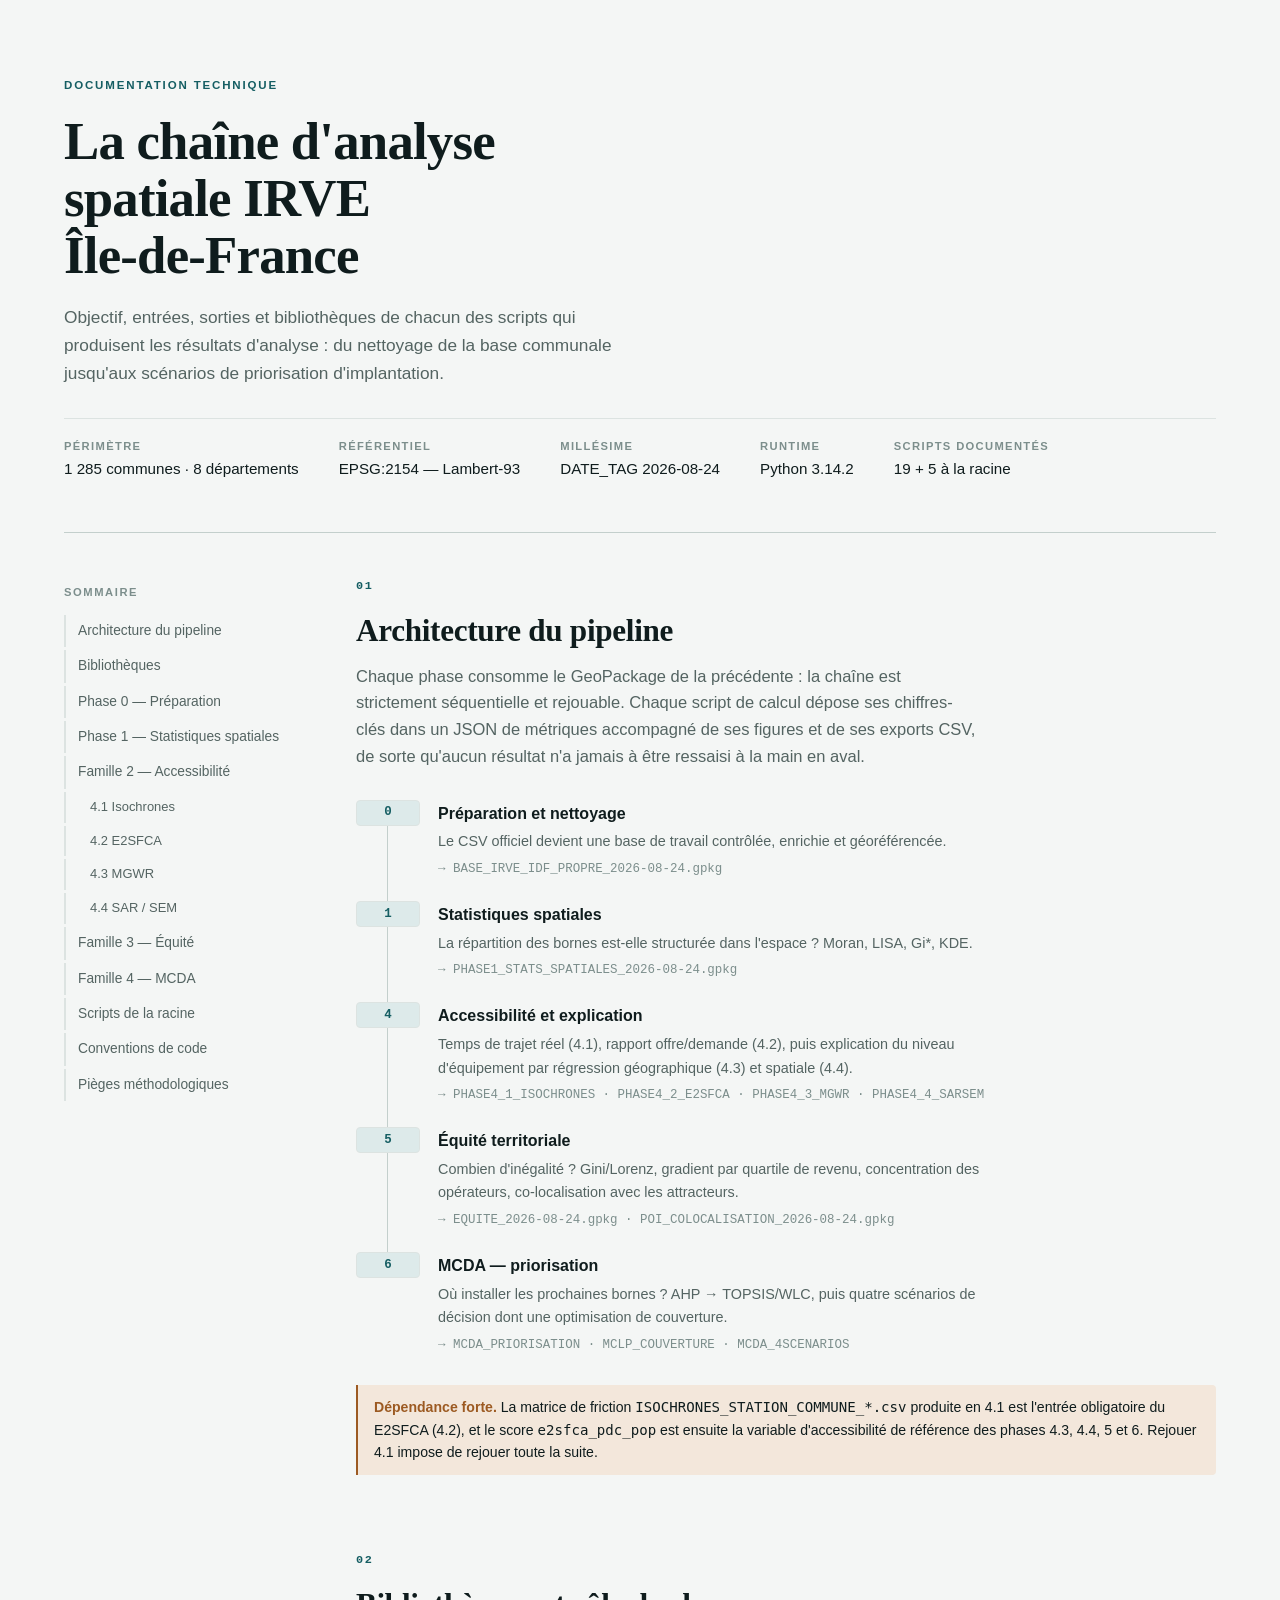
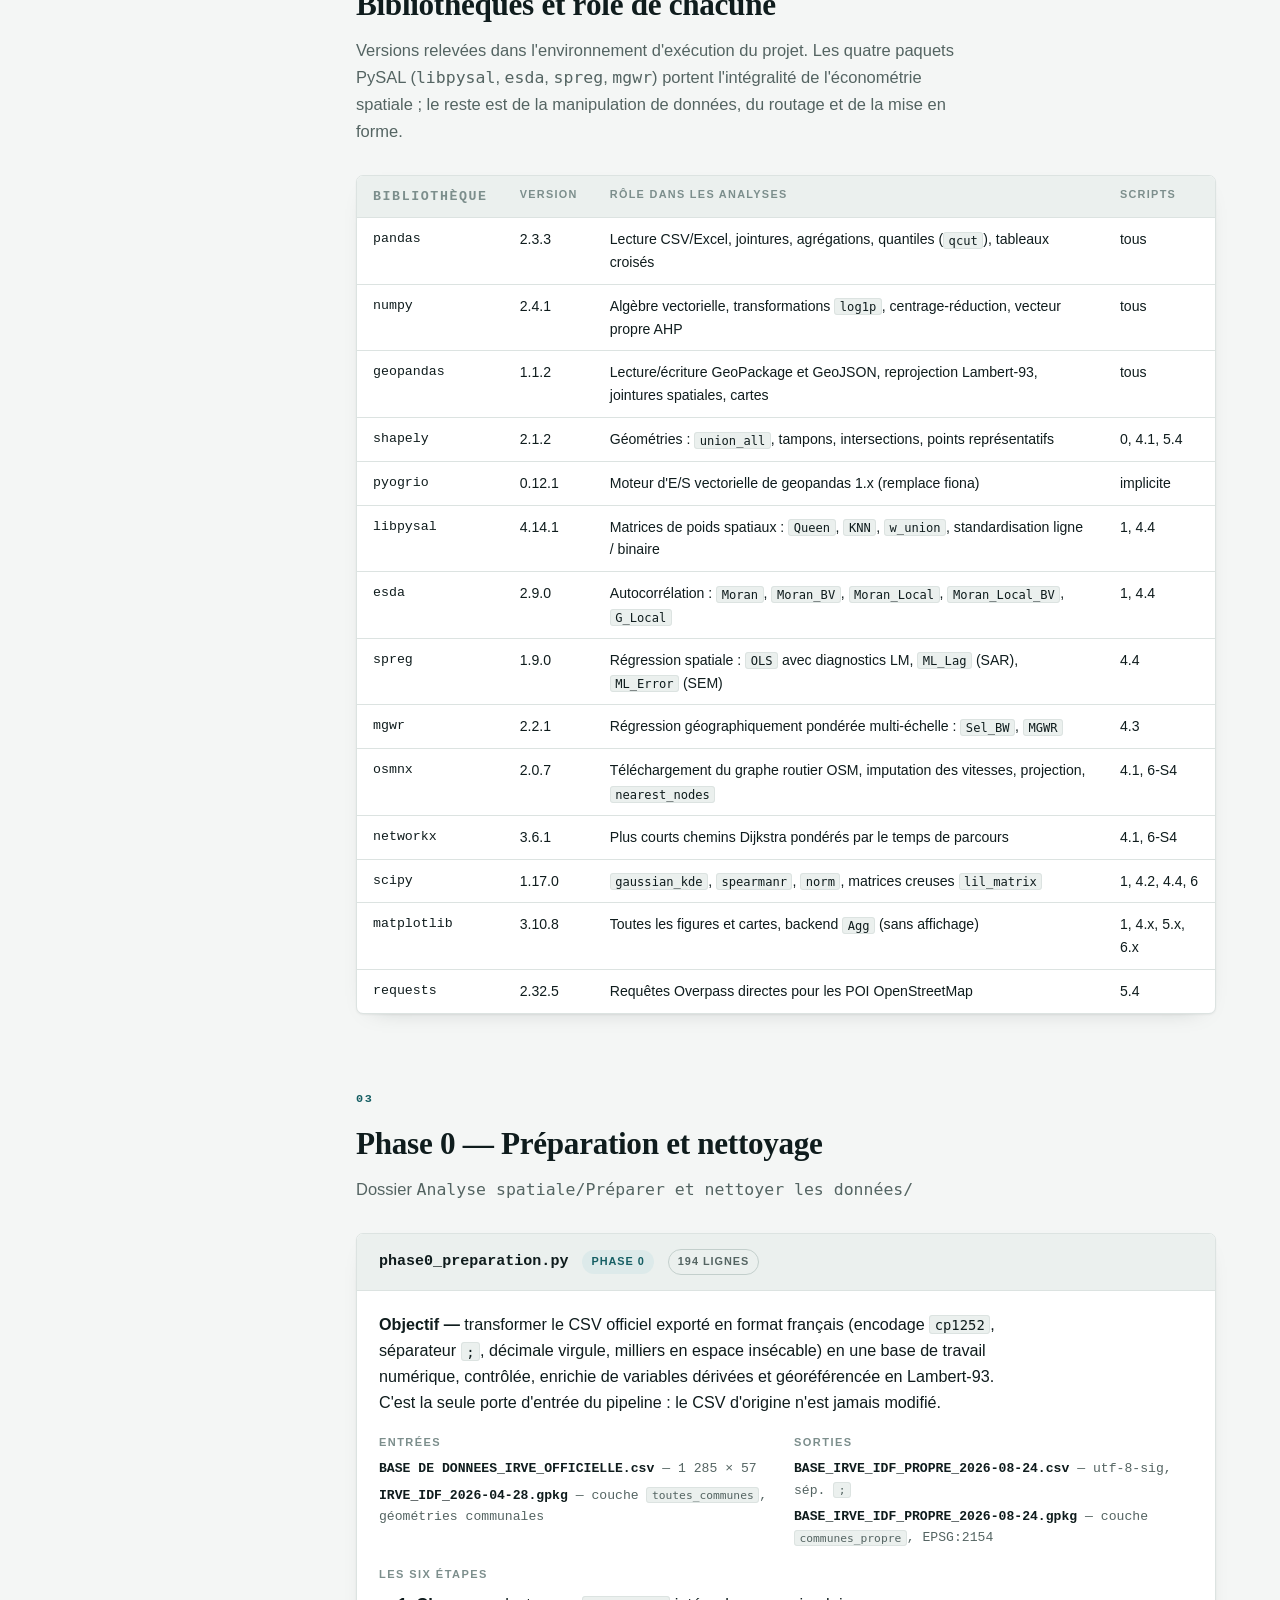
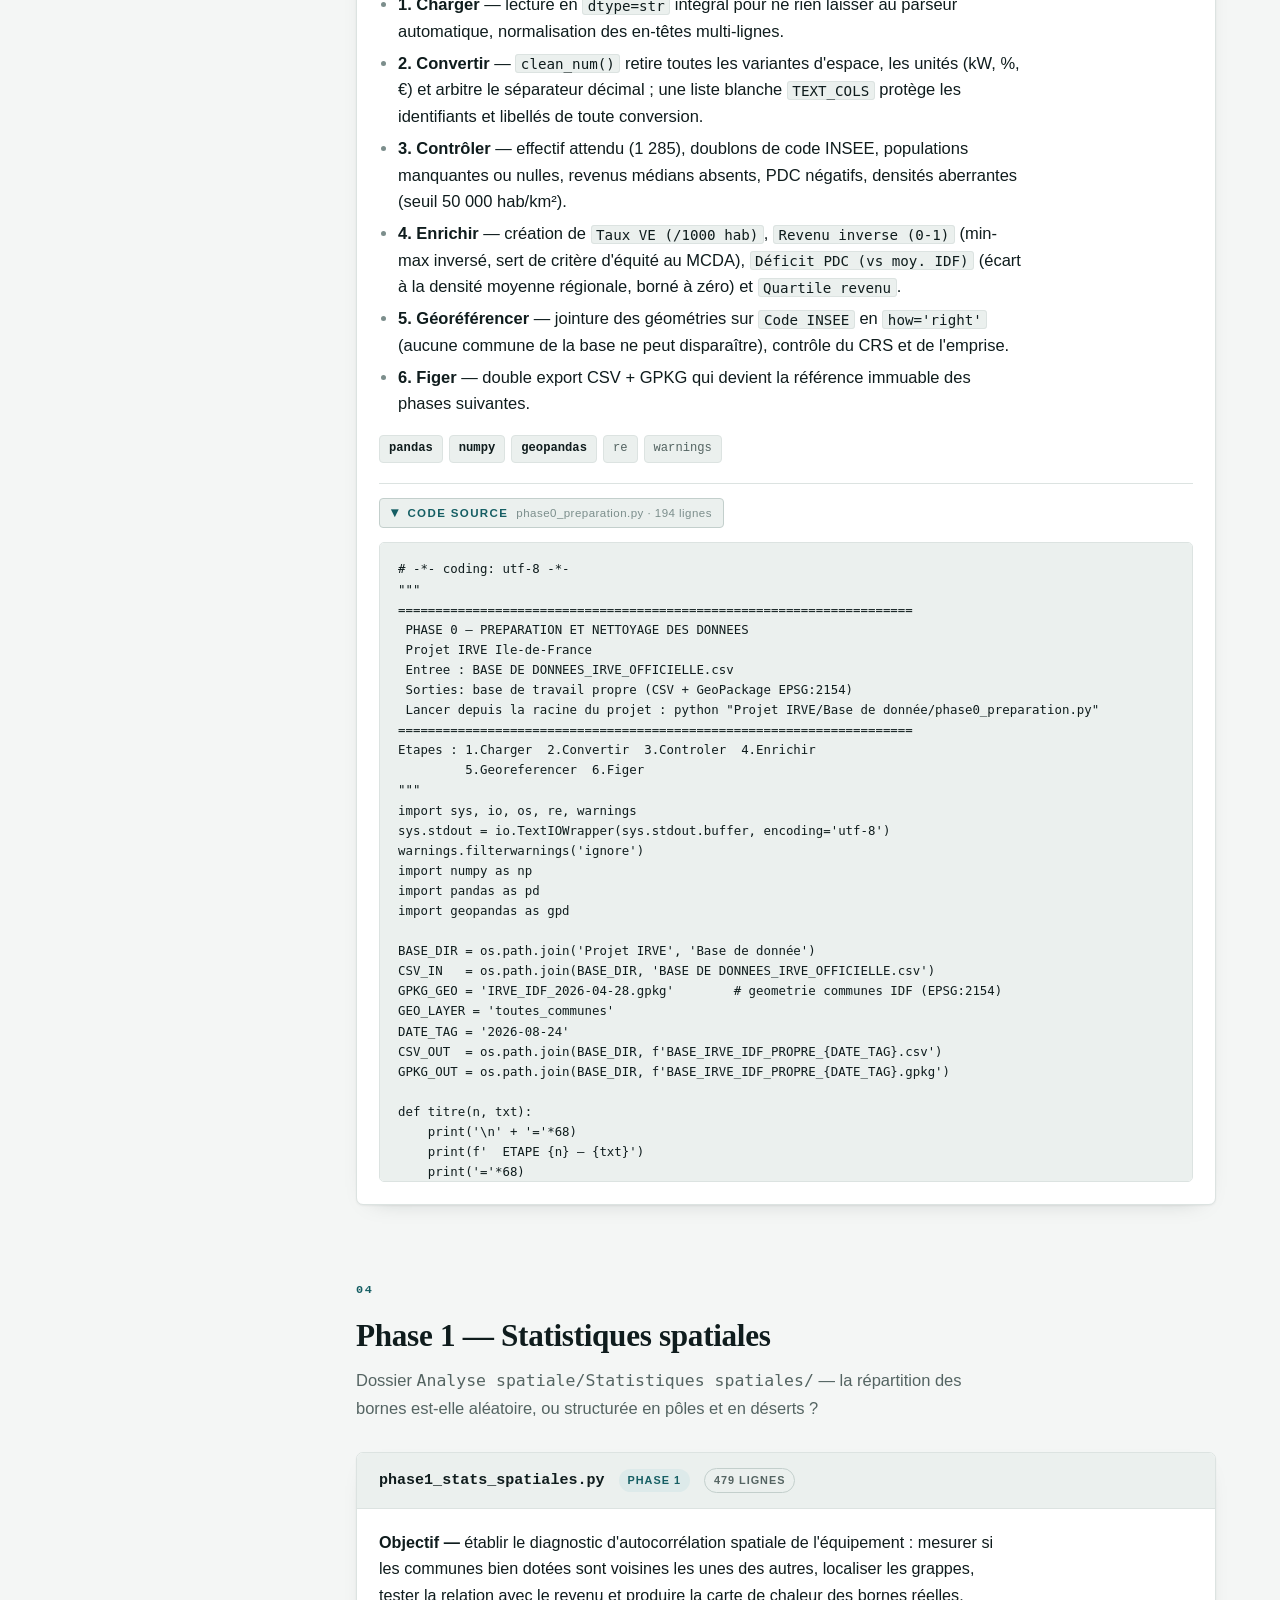
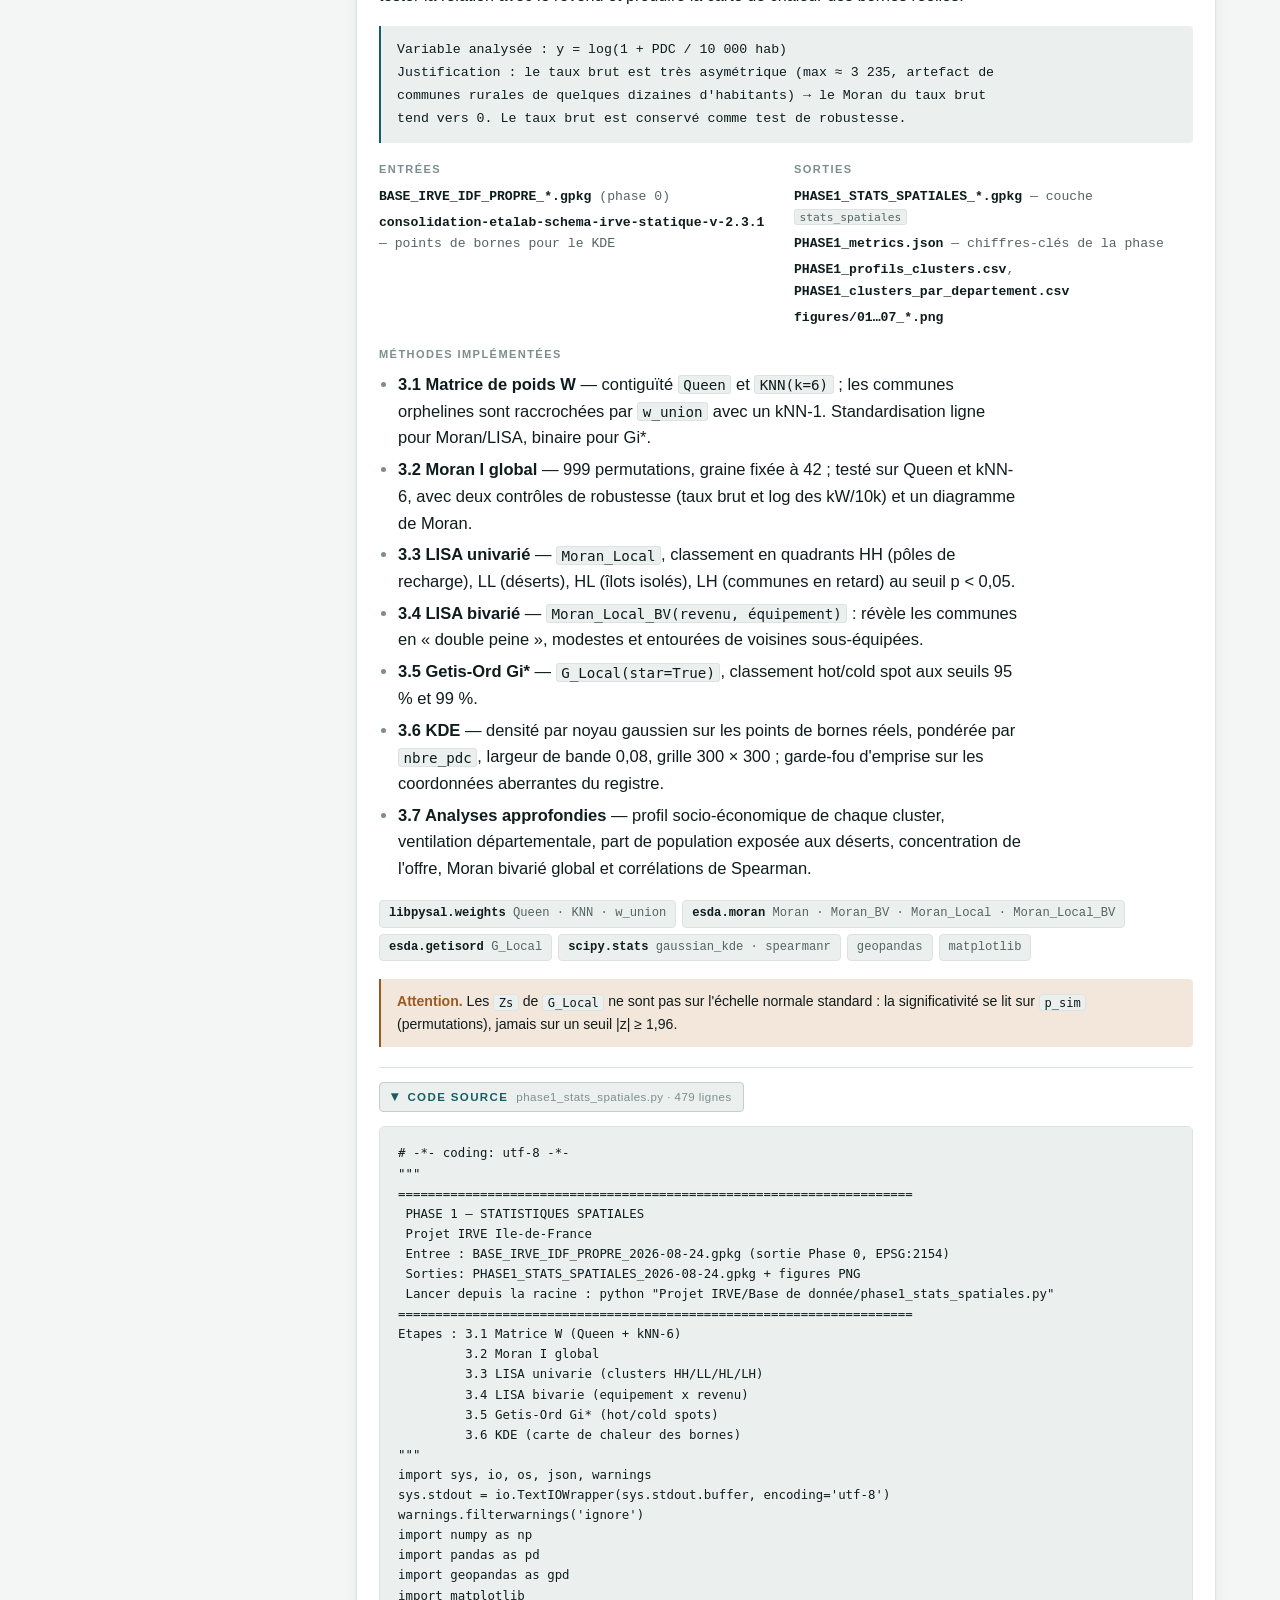
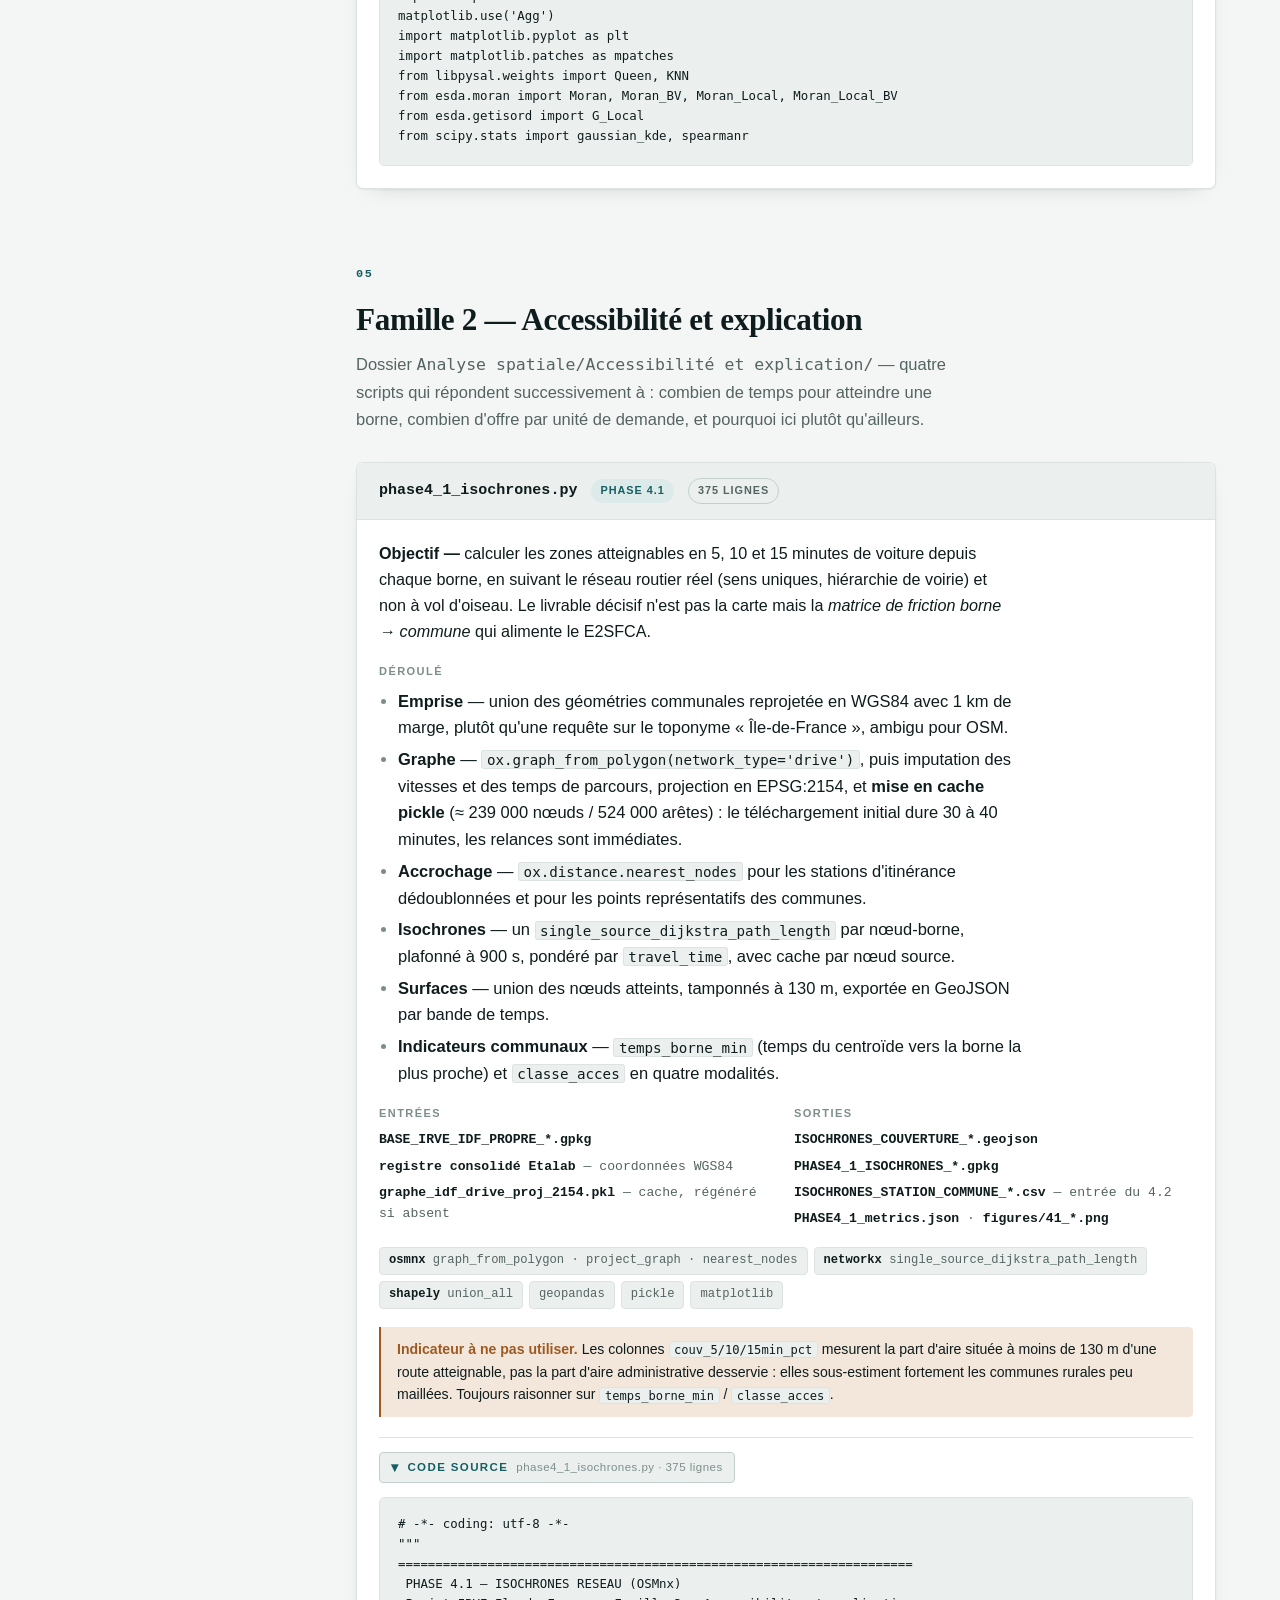
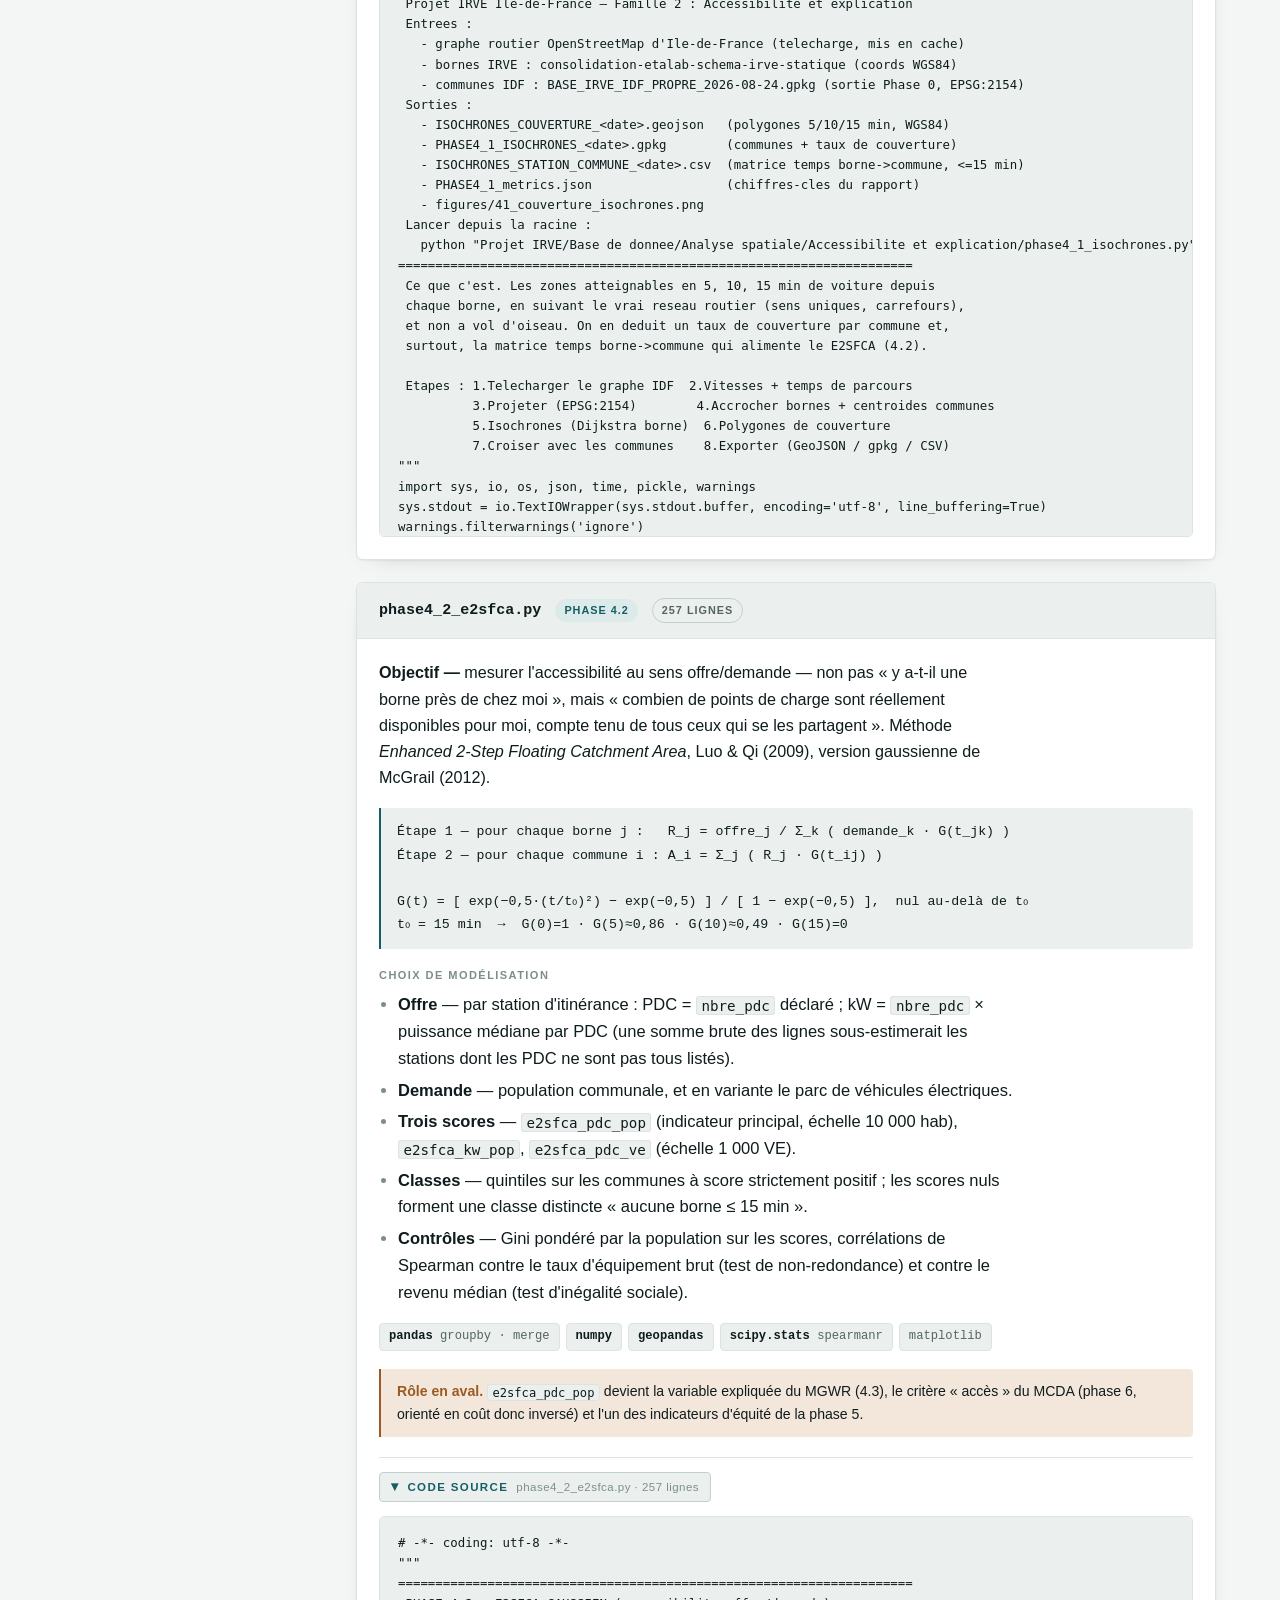
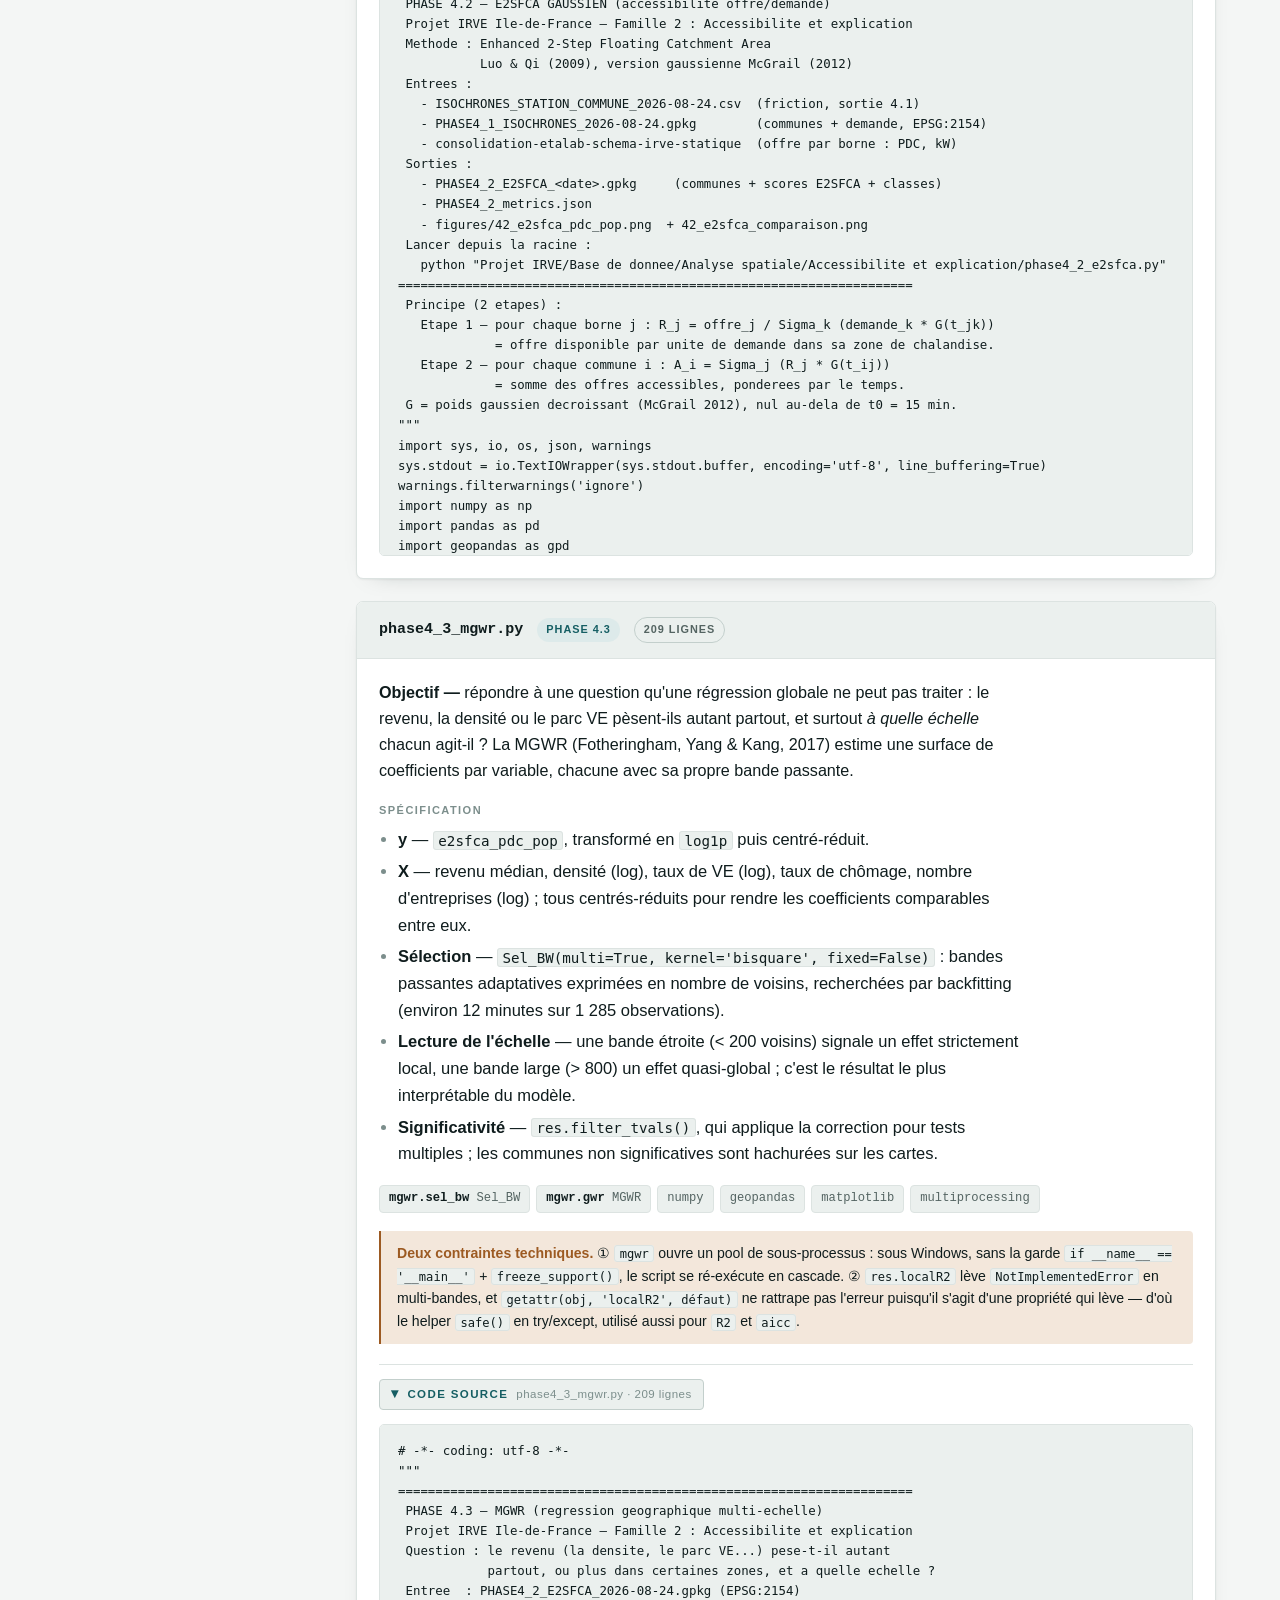
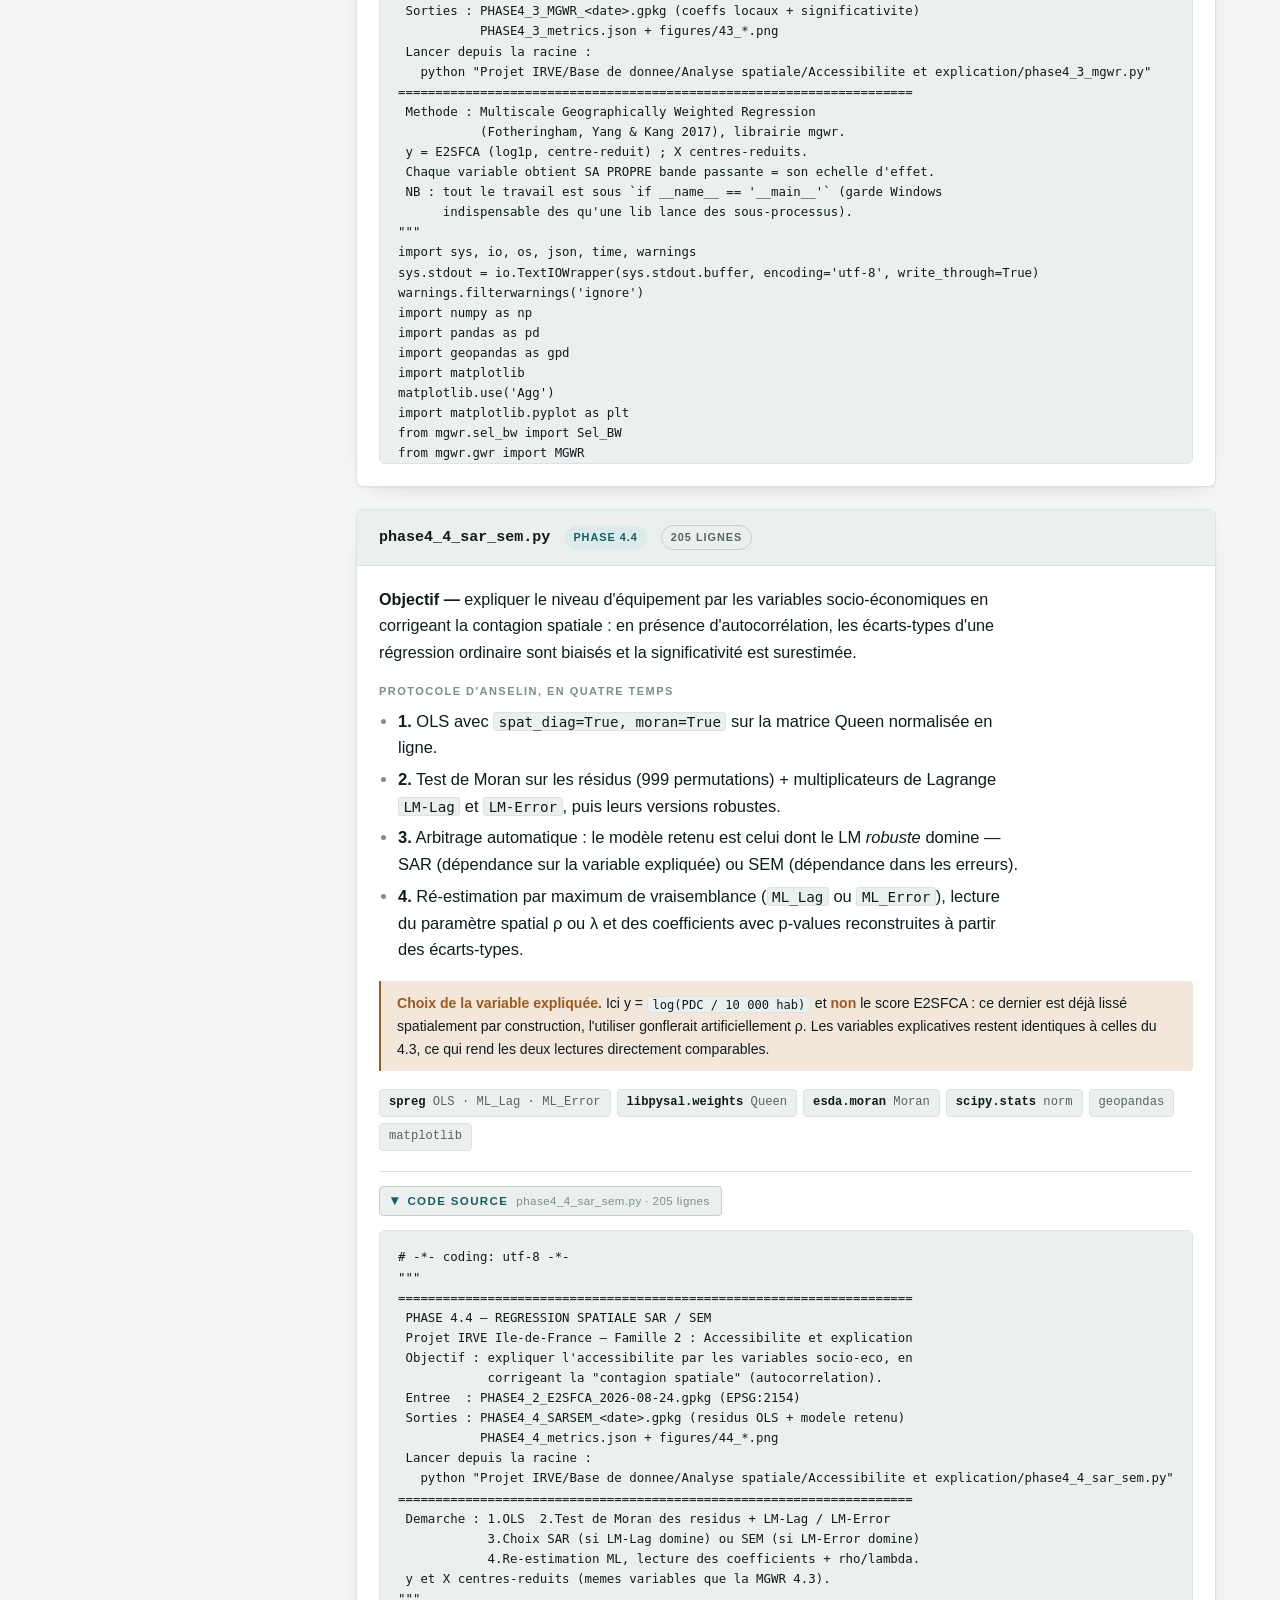
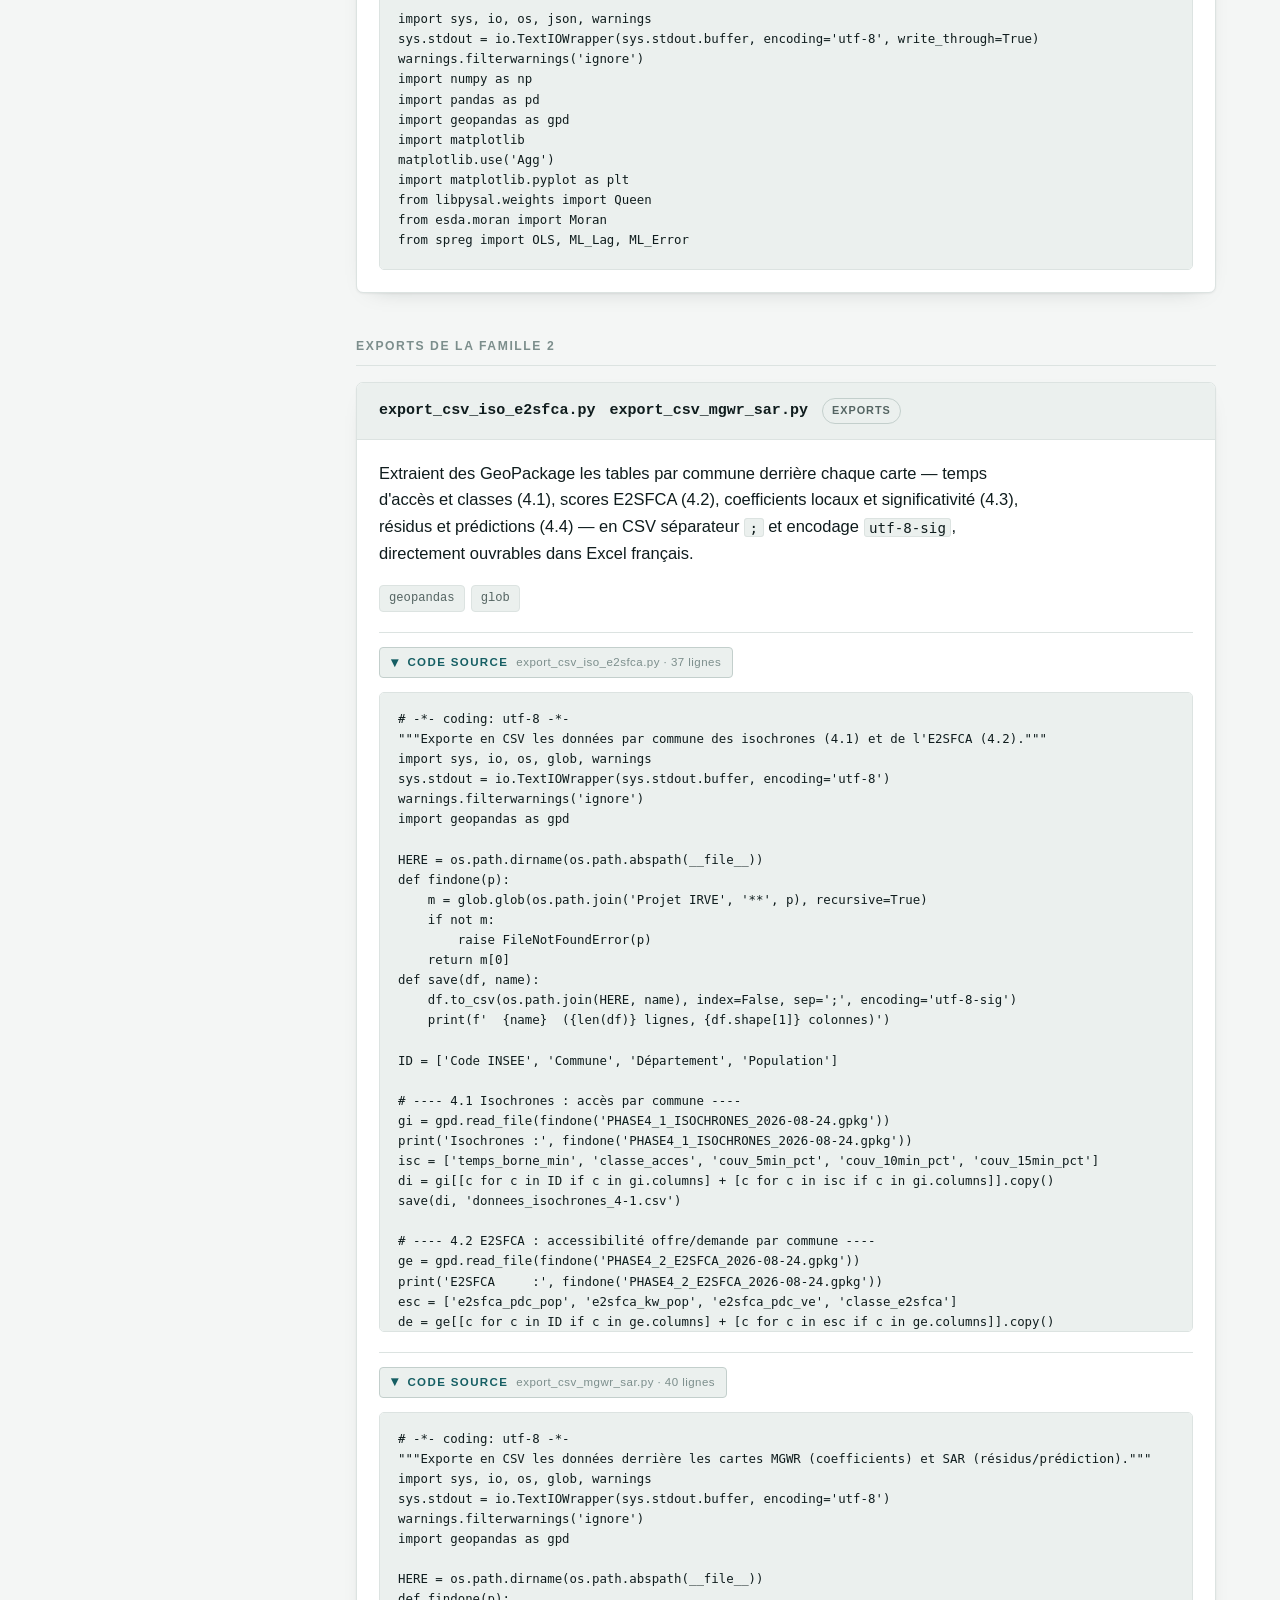
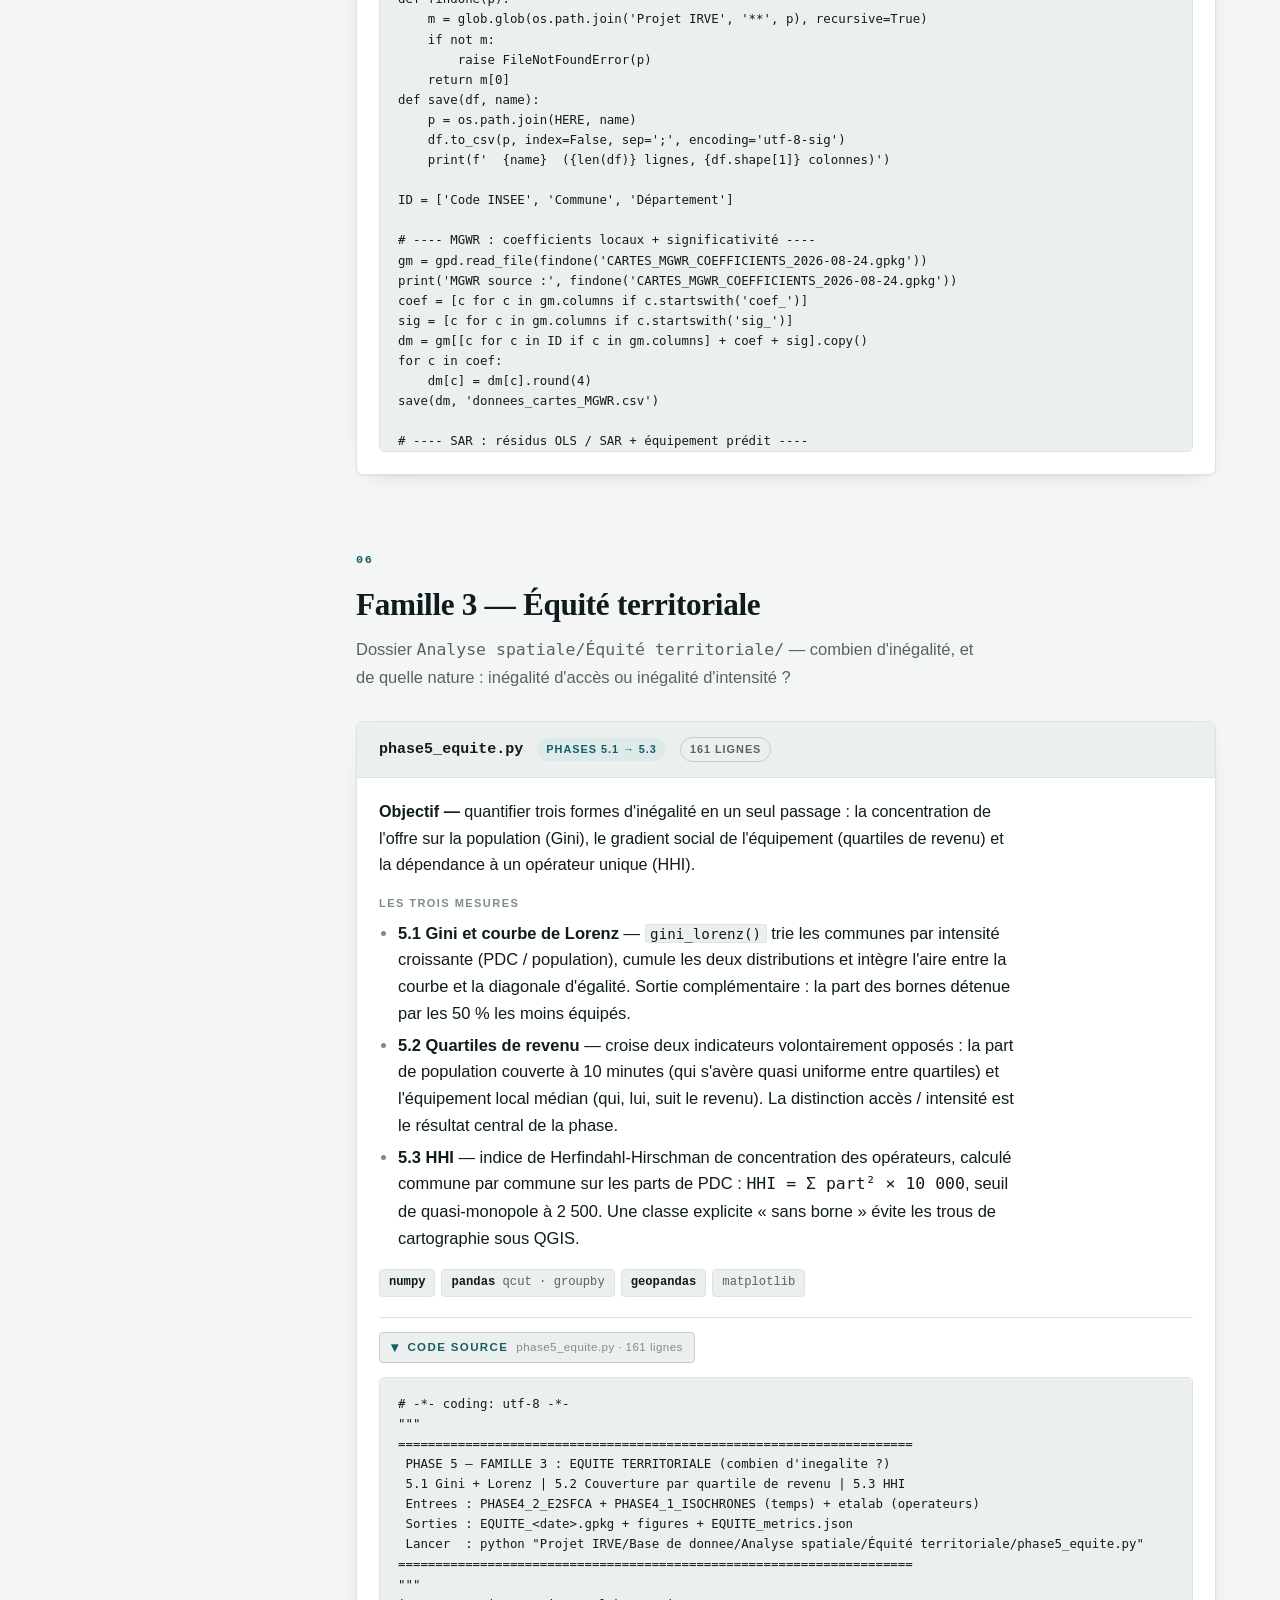
==== commit ef2dfe06: "Mise à jour 24/08/2026 : registre data.gouv.fr du 24/08 + correctif de l'offre E2SFCA Données - data" ====
--- a/documentation.html
+++ b/documentation.html
@@ -312,9 +312,9 @@
   <dl class="facts">
     <div class="fact"><dt>Périmètre</dt><dd>1 285 communes · 8 départements</dd></div>
     <div class="fact"><dt>Référentiel</dt><dd>EPSG:2154 — Lambert-93</dd></div>
-    <div class="fact"><dt>Millésime</dt><dd>DATE_TAG 2026-06-10</dd></div>
+    <div class="fact"><dt>Millésime</dt><dd>DATE_TAG 2026-08-24</dd></div>
     <div class="fact"><dt>Runtime</dt><dd>Python 3.14.2</dd></div>
-    <div class="fact"><dt>Scripts documentés</dt><dd>16 + 3 à la racine</dd></div>
+    <div class="fact"><dt>Scripts documentés</dt><dd>19 + 5 à la racine</dd></div>
   </dl>
 </header>
 
@@ -352,12 +352,12 @@
     <div class="step"><div class="n">0</div><div>
       <h4>Préparation et nettoyage</h4>
       <p>Le CSV officiel devient une base de travail contrôlée, enrichie et géoréférencée.</p>
-      <span class="out">→ BASE_IRVE_IDF_PROPRE_2026-06-10.gpkg</span>
+      <span class="out">→ BASE_IRVE_IDF_PROPRE_2026-08-24.gpkg</span>
     </div></div>
     <div class="step"><div class="n">1</div><div>
       <h4>Statistiques spatiales</h4>
       <p>La répartition des bornes est-elle structurée dans l'espace ? Moran, LISA, Gi*, KDE.</p>
-      <span class="out">→ PHASE1_STATS_SPATIALES_2026-06-10.gpkg</span>
+      <span class="out">→ PHASE1_STATS_SPATIALES_2026-08-24.gpkg</span>
     </div></div>
     <div class="step"><div class="n">4</div><div>
       <h4>Accessibilité et explication</h4>
@@ -367,7 +367,7 @@
     <div class="step"><div class="n">5</div><div>
       <h4>Équité territoriale</h4>
       <p>Combien d'inégalité ? Gini/Lorenz, gradient par quartile de revenu, concentration des opérateurs, co-localisation avec les attracteurs.</p>
-      <span class="out">→ EQUITE_2026-06-10.gpkg · POI_COLOCALISATION_2026-06-10.gpkg</span>
+      <span class="out">→ EQUITE_2026-08-24.gpkg · POI_COLOCALISATION_2026-08-24.gpkg</span>
     </div></div>
     <div class="step"><div class="n">6</div><div>
       <h4>MCDA — priorisation</h4>
@@ -425,8 +425,8 @@
           <li><strong>IRVE_IDF_2026-04-28.gpkg</strong> — couche <code>toutes_communes</code>, géométries communales</li>
         </ul></div>
         <div class="block"><p class="lbl">Sorties</p><ul>
-          <li><strong>BASE_IRVE_IDF_PROPRE_2026-06-10.csv</strong> — utf-8-sig, sép. <code>;</code></li>
-          <li><strong>BASE_IRVE_IDF_PROPRE_2026-06-10.gpkg</strong> — couche <code>communes_propre</code>, EPSG:2154</li>
+          <li><strong>BASE_IRVE_IDF_PROPRE_2026-08-24.csv</strong> — utf-8-sig, sép. <code>;</code></li>
+          <li><strong>BASE_IRVE_IDF_PROPRE_2026-08-24.gpkg</strong> — couche <code>communes_propre</code>, EPSG:2154</li>
         </ul></div>
       </div>
 
@@ -465,7 +465,7 @@
 CSV_IN   = os.path.join(BASE_DIR, 'BASE DE DONNEES_IRVE_OFFICIELLE.csv')
 GPKG_GEO = 'IRVE_IDF_2026-04-28.gpkg'        # geometrie communes IDF (EPSG:2154)
 GEO_LAYER = 'toutes_communes'
-DATE_TAG = '2026-06-10'
+DATE_TAG = '2026-08-24'
 CSV_OUT  = os.path.join(BASE_DIR, f'BASE_IRVE_IDF_PROPRE_{DATE_TAG}.csv')
 GPKG_OUT = os.path.join(BASE_DIR, f'BASE_IRVE_IDF_PROPRE_{DATE_TAG}.gpkg')
 
@@ -691,8 +691,8 @@
 =====================================================================
  PHASE 1 — STATISTIQUES SPATIALES
  Projet IRVE Ile-de-France
- Entree : BASE_IRVE_IDF_PROPRE_2026-06-10.gpkg (sortie Phase 0, EPSG:2154)
- Sorties: PHASE1_STATS_SPATIALES_2026-06-10.gpkg + figures PNG
+ Entree : BASE_IRVE_IDF_PROPRE_2026-08-24.gpkg (sortie Phase 0, EPSG:2154)
+ Sorties: PHASE1_STATS_SPATIALES_2026-08-24.gpkg + figures PNG
  Lancer depuis la racine : python "Projet IRVE/Base de donnée/phase1_stats_spatiales.py"
 =====================================================================
 Etapes : 3.1 Matrice W (Queen + kNN-6)
@@ -718,13 +718,13 @@
 from scipy.stats import gaussian_kde, spearmanr
 
 # ---- chemins ----
-DATE_TAG    = '2026-06-10'
+DATE_TAG    = '2026-08-24'
 ANALYSE_DIR = os.path.join('Projet IRVE', 'Base de donnée', 'Analyse spatiale')
 PHASE0_DIR  = os.path.join(ANALYSE_DIR, 'Préparer et nettoyer les données')
 OUT_DIR     = os.path.join(ANALYSE_DIR, 'Statistiques spatiales')
 GPKG_IN  = os.path.join(PHASE0_DIR, f'BASE_IRVE_IDF_PROPRE_{DATE_TAG}.gpkg')
 GPKG_OUT = os.path.join(OUT_DIR, f'PHASE1_STATS_SPATIALES_{DATE_TAG}.gpkg')
-PTS_CSV  = 'Projet IRVE/consolidation-etalab-schema-irve-statique-v-2.3.1-20260609.csv'
+PTS_CSV  = 'Projet IRVE/consolidation-etalab-schema-irve-statique-v-2.3.1-20260824.csv'
 FIG_DIR  = os.path.join(OUT_DIR, 'figures')
 os.makedirs(OUT_DIR, exist_ok=True)
 os.makedirs(FIG_DIR, exist_ok=True)
@@ -1219,7 +1219,7 @@
  Entrees :
    - graphe routier OpenStreetMap d'Ile-de-France (telecharge, mis en cache)
    - bornes IRVE : consolidation-etalab-schema-irve-statique (coords WGS84)
-   - communes IDF : BASE_IRVE_IDF_PROPRE_2026-06-10.gpkg (sortie Phase 0, EPSG:2154)
+   - communes IDF : BASE_IRVE_IDF_PROPRE_2026-08-24.gpkg (sortie Phase 0, EPSG:2154)
  Sorties :
    - ISOCHRONES_COUVERTURE_&lt;date&gt;.geojson   (polygones 5/10/15 min, WGS84)
    - PHASE4_1_ISOCHRONES_&lt;date&gt;.gpkg        (communes + taux de couverture)
@@ -1257,7 +1257,7 @@
 # --------------------------------------------------------------------- #
 # CHEMINS &amp; PARAMETRES
 # --------------------------------------------------------------------- #
-DATE_TAG    = '2026-06-10'
+DATE_TAG    = '2026-08-24'
 ANALYSE_DIR = os.path.join('Projet IRVE', 'Base de donnée', 'Analyse spatiale')
 PHASE0_DIR  = os.path.join(ANALYSE_DIR, 'Préparer et nettoyer les données')
 OUT_DIR     = os.path.join(ANALYSE_DIR, 'Accessibilité et explication')
@@ -1267,7 +1267,7 @@
 
 GPKG_IN  = os.path.join(PHASE0_DIR, f'BASE_IRVE_IDF_PROPRE_{DATE_TAG}.gpkg')
 PTS_CSV  = os.path.join('Projet IRVE',
-                        'consolidation-etalab-schema-irve-statique-v-2.3.1-20260609.csv')
+                        'consolidation-etalab-schema-irve-statique-v-2.3.1-20260824.csv')
 GRAPH_CACHE = os.path.join(OUT_DIR, 'graphe_idf_drive_proj_2154.pkl')
 
 GEOJSON_OUT = os.path.join(OUT_DIR, f'ISOCHRONES_COUVERTURE_{DATE_TAG}.geojson')
@@ -1623,8 +1623,8 @@
  Methode : Enhanced 2-Step Floating Catchment Area
            Luo &amp; Qi (2009), version gaussienne McGrail (2012)
  Entrees :
-   - ISOCHRONES_STATION_COMMUNE_2026-06-10.csv  (friction, sortie 4.1)
-   - PHASE4_1_ISOCHRONES_2026-06-10.gpkg        (communes + demande, EPSG:2154)
+   - ISOCHRONES_STATION_COMMUNE_2026-08-24.csv  (friction, sortie 4.1)
+   - PHASE4_1_ISOCHRONES_2026-08-24.gpkg        (communes + demande, EPSG:2154)
    - consolidation-etalab-schema-irve-statique  (offre par borne : PDC, kW)
  Sorties :
    - PHASE4_2_E2SFCA_&lt;date&gt;.gpkg     (communes + scores E2SFCA + classes)
@@ -1652,12 +1652,12 @@
 import matplotlib.patches as mpatches
 
 # ---------------------------------------------------------------- chemins
-DATE_TAG = '2026-06-10'
+DATE_TAG = '2026-08-24'
 HERE   = os.path.join('Projet IRVE', 'Base de donnée', 'Analyse spatiale', 'Accessibilité et explication')
 GPKG_IN  = os.path.join(HERE, f'PHASE4_1_ISOCHRONES_{DATE_TAG}.gpkg')
 MATRIX   = os.path.join(HERE, f'ISOCHRONES_STATION_COMMUNE_{DATE_TAG}.csv')
 PTS_CSV  = os.path.join('Projet IRVE',
-                        'consolidation-etalab-schema-irve-statique-v-2.3.1-20260609.csv')
+                        'consolidation-etalab-schema-irve-statique-v-2.3.1-20260824.csv')
 GPKG_OUT = os.path.join(HERE, f'PHASE4_2_E2SFCA_{DATE_TAG}.gpkg')
 METRICS  = os.path.join(HERE, 'PHASE4_2_metrics.json')
 FIG_DIR  = os.path.join(HERE, 'figures')
@@ -1902,7 +1902,7 @@
  Projet IRVE Ile-de-France — Famille 2 : Accessibilite et explication
  Question : le revenu (la densite, le parc VE...) pese-t-il autant
             partout, ou plus dans certaines zones, et a quelle echelle ?
- Entree  : PHASE4_2_E2SFCA_2026-06-10.gpkg (EPSG:2154)
+ Entree  : PHASE4_2_E2SFCA_2026-08-24.gpkg (EPSG:2154)
  Sorties : PHASE4_3_MGWR_&lt;date&gt;.gpkg (coeffs locaux + significativite)
            PHASE4_3_metrics.json + figures/43_*.png
  Lancer depuis la racine :
@@ -1927,7 +1927,7 @@
 from mgwr.sel_bw import Sel_BW
 from mgwr.gwr import MGWR
 
-DATE_TAG = '2026-06-10'
+DATE_TAG = '2026-08-24'
 HERE = os.path.join('Projet IRVE', 'Base de donnée', 'Analyse spatiale', 'Accessibilité et explication')
 GPKG_IN  = os.path.join(HERE, f'PHASE4_2_E2SFCA_{DATE_TAG}.gpkg')
 GPKG_OUT = os.path.join(HERE, f'PHASE4_3_MGWR_{DATE_TAG}.gpkg')
@@ -2133,7 +2133,7 @@
  Projet IRVE Ile-de-France — Famille 2 : Accessibilite et explication
  Objectif : expliquer l'accessibilite par les variables socio-eco, en
             corrigeant la "contagion spatiale" (autocorrelation).
- Entree  : PHASE4_2_E2SFCA_2026-06-10.gpkg (EPSG:2154)
+ Entree  : PHASE4_2_E2SFCA_2026-08-24.gpkg (EPSG:2154)
  Sorties : PHASE4_4_SARSEM_&lt;date&gt;.gpkg (residus OLS + modele retenu)
            PHASE4_4_metrics.json + figures/44_*.png
  Lancer depuis la racine :
@@ -2157,7 +2157,7 @@
 from esda.moran import Moran
 from spreg import OLS, ML_Lag, ML_Error
 
-DATE_TAG = '2026-06-10'
+DATE_TAG = '2026-08-24'
 HERE = os.path.join('Projet IRVE', 'Base de donnée', 'Analyse spatiale', 'Accessibilité et explication')
 GPKG_IN  = os.path.join(HERE, f'PHASE4_2_E2SFCA_{DATE_TAG}.gpkg')
 GPKG_OUT = os.path.join(HERE, f'PHASE4_4_SARSEM_{DATE_TAG}.gpkg')
@@ -2365,15 +2365,15 @@
 ID = ['Code INSEE', 'Commune', 'Département', 'Population']
 
 # ---- 4.1 Isochrones : accès par commune ----
-gi = gpd.read_file(findone('PHASE4_1_ISOCHRONES_2026-06-10.gpkg'))
-print('Isochrones :', findone('PHASE4_1_ISOCHRONES_2026-06-10.gpkg'))
+gi = gpd.read_file(findone('PHASE4_1_ISOCHRONES_2026-08-24.gpkg'))
+print('Isochrones :', findone('PHASE4_1_ISOCHRONES_2026-08-24.gpkg'))
 isc = ['temps_borne_min', 'classe_acces', 'couv_5min_pct', 'couv_10min_pct', 'couv_15min_pct']
 di = gi[[c for c in ID if c in gi.columns] + [c for c in isc if c in gi.columns]].copy()
 save(di, 'donnees_isochrones_4-1.csv')
 
 # ---- 4.2 E2SFCA : accessibilité offre/demande par commune ----
-ge = gpd.read_file(findone('PHASE4_2_E2SFCA_2026-06-10.gpkg'))
-print('E2SFCA     :', findone('PHASE4_2_E2SFCA_2026-06-10.gpkg'))
+ge = gpd.read_file(findone('PHASE4_2_E2SFCA_2026-08-24.gpkg'))
+print('E2SFCA     :', findone('PHASE4_2_E2SFCA_2026-08-24.gpkg'))
 esc = ['e2sfca_pdc_pop', 'e2sfca_kw_pop', 'e2sfca_pdc_ve', 'classe_e2sfca']
 de = ge[[c for c in ID if c in ge.columns] + [c for c in esc if c in ge.columns]].copy()
 for c in ['e2sfca_pdc_pop', 'e2sfca_kw_pop', 'e2sfca_pdc_ve']:
@@ -2406,8 +2406,8 @@
 ID = ['Code INSEE', 'Commune', 'Département']
 
 # ---- MGWR : coefficients locaux + significativité ----
-gm = gpd.read_file(findone('CARTES_MGWR_COEFFICIENTS_2026-06-10.gpkg'))
-print('MGWR source :', findone('CARTES_MGWR_COEFFICIENTS_2026-06-10.gpkg'))
+gm = gpd.read_file(findone('CARTES_MGWR_COEFFICIENTS_2026-08-24.gpkg'))
+print('MGWR source :', findone('CARTES_MGWR_COEFFICIENTS_2026-08-24.gpkg'))
 coef = [c for c in gm.columns if c.startswith('coef_')]
 sig = [c for c in gm.columns if c.startswith('sig_')]
 dm = gm[[c for c in ID if c in gm.columns] + coef + sig].copy()
@@ -2416,8 +2416,8 @@
 save(dm, 'donnees_cartes_MGWR.csv')
 
 # ---- SAR : résidus OLS / SAR + équipement prédit ----
-gs = gpd.read_file(findone('PHASE4_4_SARSEM_2026-06-10.gpkg'))
-print('SAR source  :', findone('PHASE4_4_SARSEM_2026-06-10.gpkg'))
+gs = gpd.read_file(findone('PHASE4_4_SARSEM_2026-08-24.gpkg'))
+print('SAR source  :', findone('PHASE4_4_SARSEM_2026-08-24.gpkg'))
 sarc = [c for c in ['resid_ols', 'resid_modele', 'yhat_modele'] if c in gs.columns]
 ds = gs[[c for c in ID if c in gs.columns] + ['PDC / 10 000 hab'] + sarc].copy()
 for c in sarc:
@@ -2469,12 +2469,12 @@
 import matplotlib.pyplot as plt
 import matplotlib.patches as mpatches
 
-DATE = '2026-06-10'
+DATE = '2026-08-24'
 HERE = os.path.join('Projet IRVE', 'Base de donnée', 'Analyse spatiale', 'Équité territoriale')
 FIG = os.path.join(HERE, 'figures'); os.makedirs(FIG, exist_ok=True)
 GPKG_OUT = os.path.join(HERE, f'EQUITE_{DATE}.gpkg')
 METRICS = os.path.join(HERE, 'EQUITE_metrics.json')
-PTS = glob.glob('Projet IRVE/consolidation-etalab-schema-irve-statique-v-2.3.1-20260609.csv')[0]
+PTS = glob.glob('Projet IRVE/consolidation-etalab-schema-irve-statique-v-2.3.1-20260824.csv')[0]
 
 
 def titre(n, t): print('\n' + '=' * 64 + f'\n  {n} — {t}\n' + '=' * 64)
@@ -2651,7 +2651,7 @@
 import matplotlib; matplotlib.use('Agg')
 import matplotlib.pyplot as plt
 
-DATE = '2026-06-10'
+DATE = '2026-08-24'
 HERE = os.path.join('Projet IRVE', 'Base de donnée', 'Analyse spatiale', 'Équité territoriale')
 FIG = os.path.join(HERE, 'figures'); os.makedirs(FIG, exist_ok=True)
 GPKG_OUT = os.path.join(HERE, f'POI_COLOCALISATION_{DATE}.gpkg')
@@ -2670,7 +2670,7 @@
 
 
 titre(1, 'CHARGER BORNES + EMPRISE')
-bornes = gpd.read_file(findone('BORNES_IRVE_IDF_2026-06-09.gpkg')).to_crs(2154)
+bornes = gpd.read_file(findone('BORNES_IRVE_IDF_2026-08-24.gpkg')).to_crs(2154)
 print(f'Bornes : {len(bornes)}')
 com = gpd.read_file(findone(f'EQUITE_{DATE}.gpkg'))
 com['Code INSEE'] = com['Code INSEE'].astype(str).str.zfill(5)
@@ -2853,7 +2853,7 @@
  Projet IRVE Ile-de-France — Famille 4
  Methode : AHP (poids) -&gt; TOPSIS (classement) + WLC (suitabilite)
            + scenarios de decision (re-ponderation).
- Entree  : PHASE4_2_E2SFCA_2026-06-10.gpkg (localise par glob)
+ Entree  : PHASE4_2_E2SFCA_2026-08-24.gpkg (localise par glob)
  Sorties : MCDA_PRIORISATION_&lt;date&gt;.gpkg + MCDA_metrics.json
            + MCDA_TOP_COMMUNES.csv + figures/*.png
  Lancer  : python "Projet IRVE/Base de donnee/Analyse spatiale/MCDA - Priorisation/phase6_mcda.py"
@@ -2878,7 +2878,7 @@
 import matplotlib.patches as mpatches
 from scipy.stats import spearmanr
 
-DATE_TAG = '2026-06-10'
+DATE_TAG = '2026-08-24'
 OUT_DIR = os.path.join('Projet IRVE', 'Base de donnée', 'Analyse spatiale', 'MCDA - Priorisation')
 FIG_DIR = os.path.join(OUT_DIR, 'figures')
 os.makedirs(FIG_DIR, exist_ok=True)
@@ -3130,7 +3130,7 @@
 matplotlib.use('Agg')
 import matplotlib.pyplot as plt
 
-DATE_TAG = '2026-06-10'
+DATE_TAG = '2026-08-24'
 OUT_DIR = os.path.join('Projet IRVE', 'Base de donnée', 'Analyse spatiale', 'MCDA - Priorisation',
                        'Scénarios de décision (S1-S4)')
 FIG_DIR = os.path.join(OUT_DIR, 'figures'); os.makedirs(FIG_DIR, exist_ok=True)
@@ -3331,7 +3331,7 @@
 import matplotlib.pyplot as plt
 import matplotlib.patches as mpatches
 
-DATE_TAG = '2026-06-10'
+DATE_TAG = '2026-08-24'
 OUT_DIR = os.path.join('Projet IRVE', 'Base de donnée', 'Analyse spatiale', 'MCDA - Priorisation',
                        'Scénarios de décision (S1-S4)')
 FIG_DIR = os.path.join(OUT_DIR, 'figures'); os.makedirs(FIG_DIR, exist_ok=True)
@@ -3494,7 +3494,7 @@
 
 def findone(p):
     m = glob.glob(os.path.join('Projet IRVE', '**', p), recursive=True); return m[0]
-g = gpd.read_file(findone('MCDA_4SCENARIOS_2026-06-10.gpkg'))
+g = gpd.read_file(findone('MCDA_4SCENARIOS_2026-08-24.gpkg'))
 M = json.load(open(findone('MCDA_4scenarios_metrics.json'), encoding='utf-8'))
 
 CLS = {'Très faible':'#2c7bb6','Faible':'#abd9e9','Moyenne':'#ffffbf','Haute':'#fdae61','Très haute':'#d7191c'}
@@ -3610,7 +3610,7 @@
 HERE = os.path.dirname(os.path.abspath(__file__))
 def findone(p):
     return glob.glob(os.path.join('Projet IRVE', '**', p), recursive=True)[0]
-g = gpd.read_file(findone('MCDA_4SCENARIOS_2026-06-10.gpkg'))
+g = gpd.read_file(findone('MCDA_4SCENARIOS_2026-08-24.gpkg'))
 M = json.load(open(findone('MCDA_4scenarios_metrics.json'), encoding='utf-8'))
 def save(df, name):
     p = os.path.join(HERE, name)
@@ -3665,7 +3665,7 @@
 import warnings; warnings.filterwarnings('ignore')
 import geopandas as gpd, numpy as np
 
-m = glob.glob(os.path.join('Projet IRVE', '**', 'PHASE4_2_E2SFCA_2026-06-10.gpkg'), recursive=True)
+m = glob.glob(os.path.join('Projet IRVE', '**', 'PHASE4_2_E2SFCA_2026-08-24.gpkg'), recursive=True)
 print('trouve:', m)
 P = m[0]
 g = gpd.read_file(P)
@@ -3735,7 +3735,7 @@
       <thead><tr><th>Convention</th><th>Mise en œuvre</th><th>Raison</th></tr></thead>
       <tbody>
         <tr><td><b>Sortie console UTF-8</b></td><td class="mono">sys.stdout = io.TextIOWrapper(..., encoding='utf-8', write_through=True)</td><td>La console Windows casse sur les accents ; <code>write_through</code> force le vidage réel du tampon pour suivre un run en arrière-plan (<code>line_buffering</code> seul retient jusqu'à 8 Ko).</td></tr>
-        <tr><td><b>Millésime unique</b></td><td class="mono">DATE_TAG = '2026-06-10'</td><td>Toutes les entrées et sorties portent la même date : un run complet est identifiable et les versions ne se mélangent pas.</td></tr>
+        <tr><td><b>Millésime unique</b></td><td class="mono">DATE_TAG = '2026-08-24'</td><td>Toutes les entrées et sorties portent la même date : un run complet est identifiable et les versions ne se mélangent pas.</td></tr>
         <tr><td><b>Entrées localisées par glob</b></td><td class="mono">_find(name, fallback) → glob.glob('Projet IRVE/**/'+name, recursive=True)</td><td>Les GeoPackage sont réorganisés à la main dans des sous-dossiers ; on retient la copie la plus récente par <code>getmtime</code>, avec repli sur le chemin d'origine. Les sorties, elles, restent dans le dossier du script.</td></tr>
         <tr><td><b>Métriques en JSON</b></td><td class="mono">PHASE*_metrics.json</td><td>Source unique de vérité : tout chiffre cité en aval est repris de ce fichier, ce qui rend impossible la divergence entre un chiffre du texte et un chiffre de la carte.</td></tr>
         <tr><td><b>Backend graphique headless</b></td><td class="mono">matplotlib.use('Agg')</td><td>Rendu de figures sans interface, indispensable en exécution non interactive.</td></tr>
